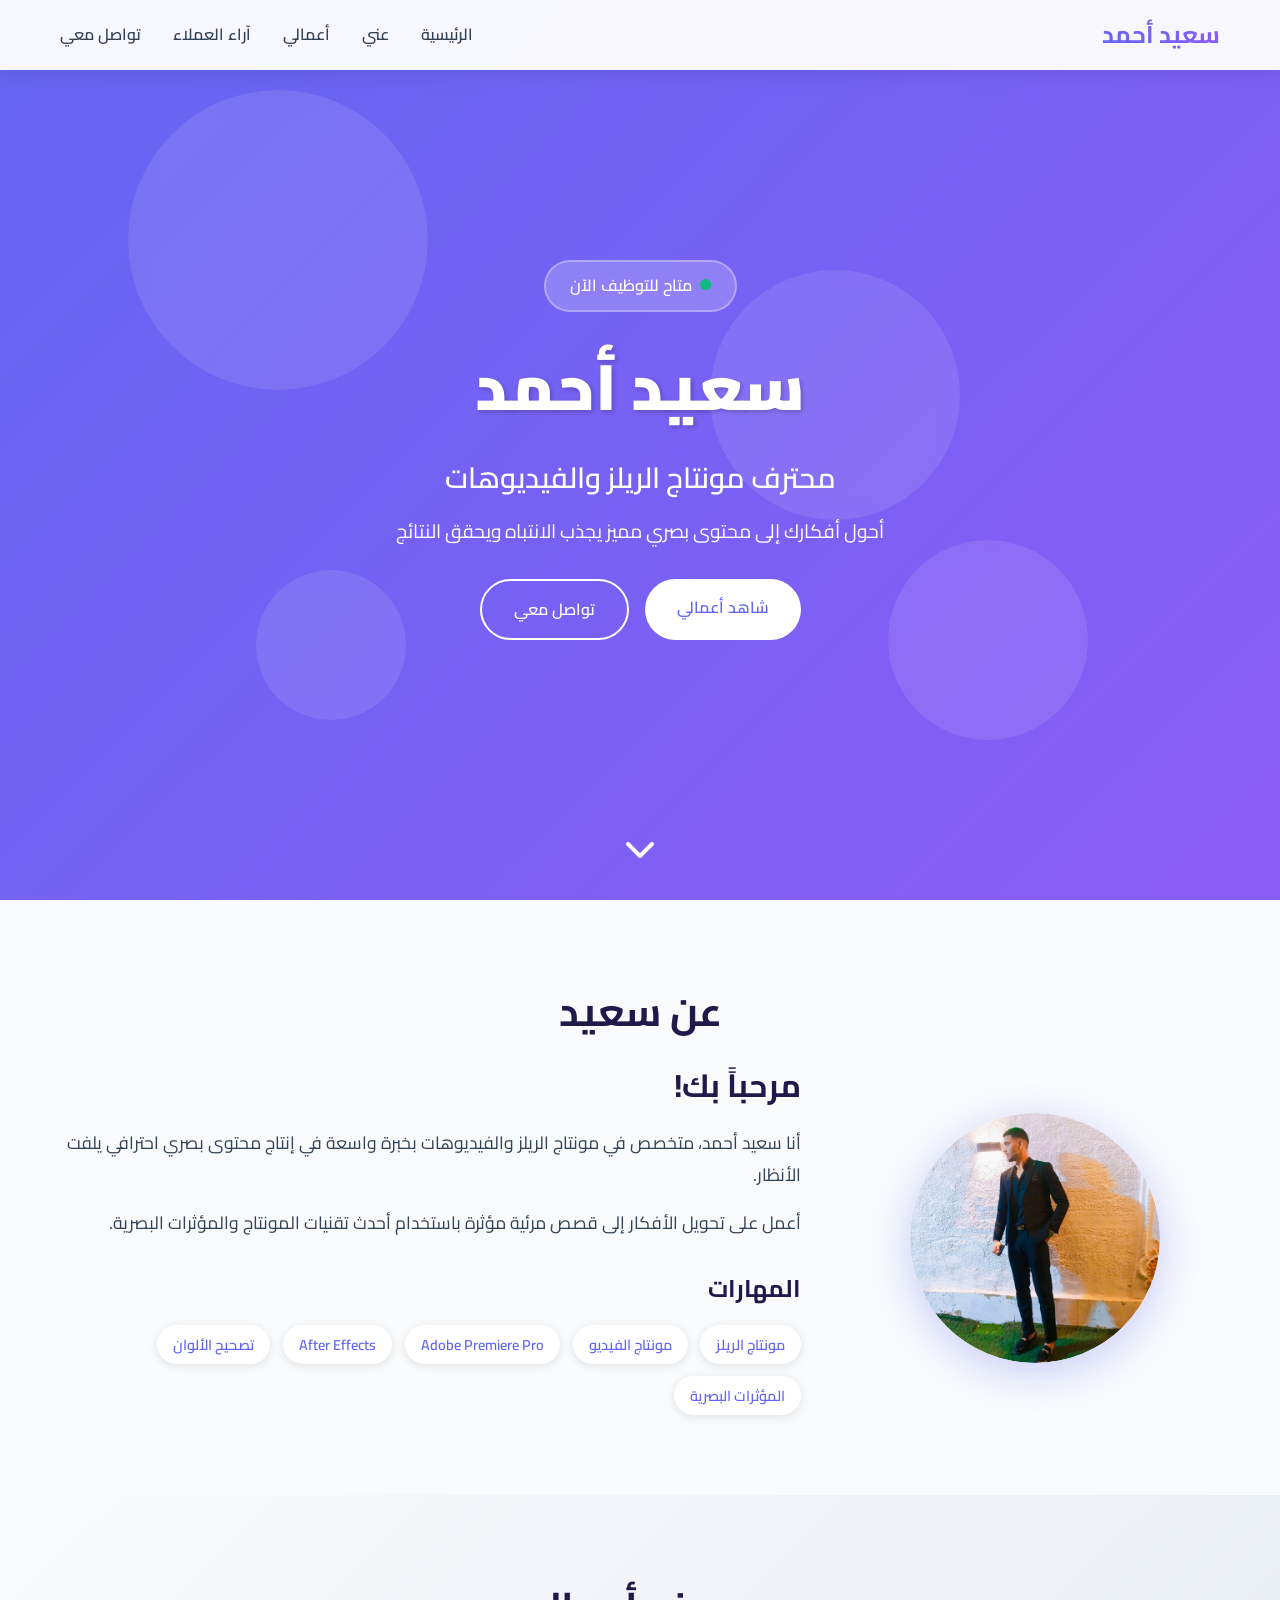
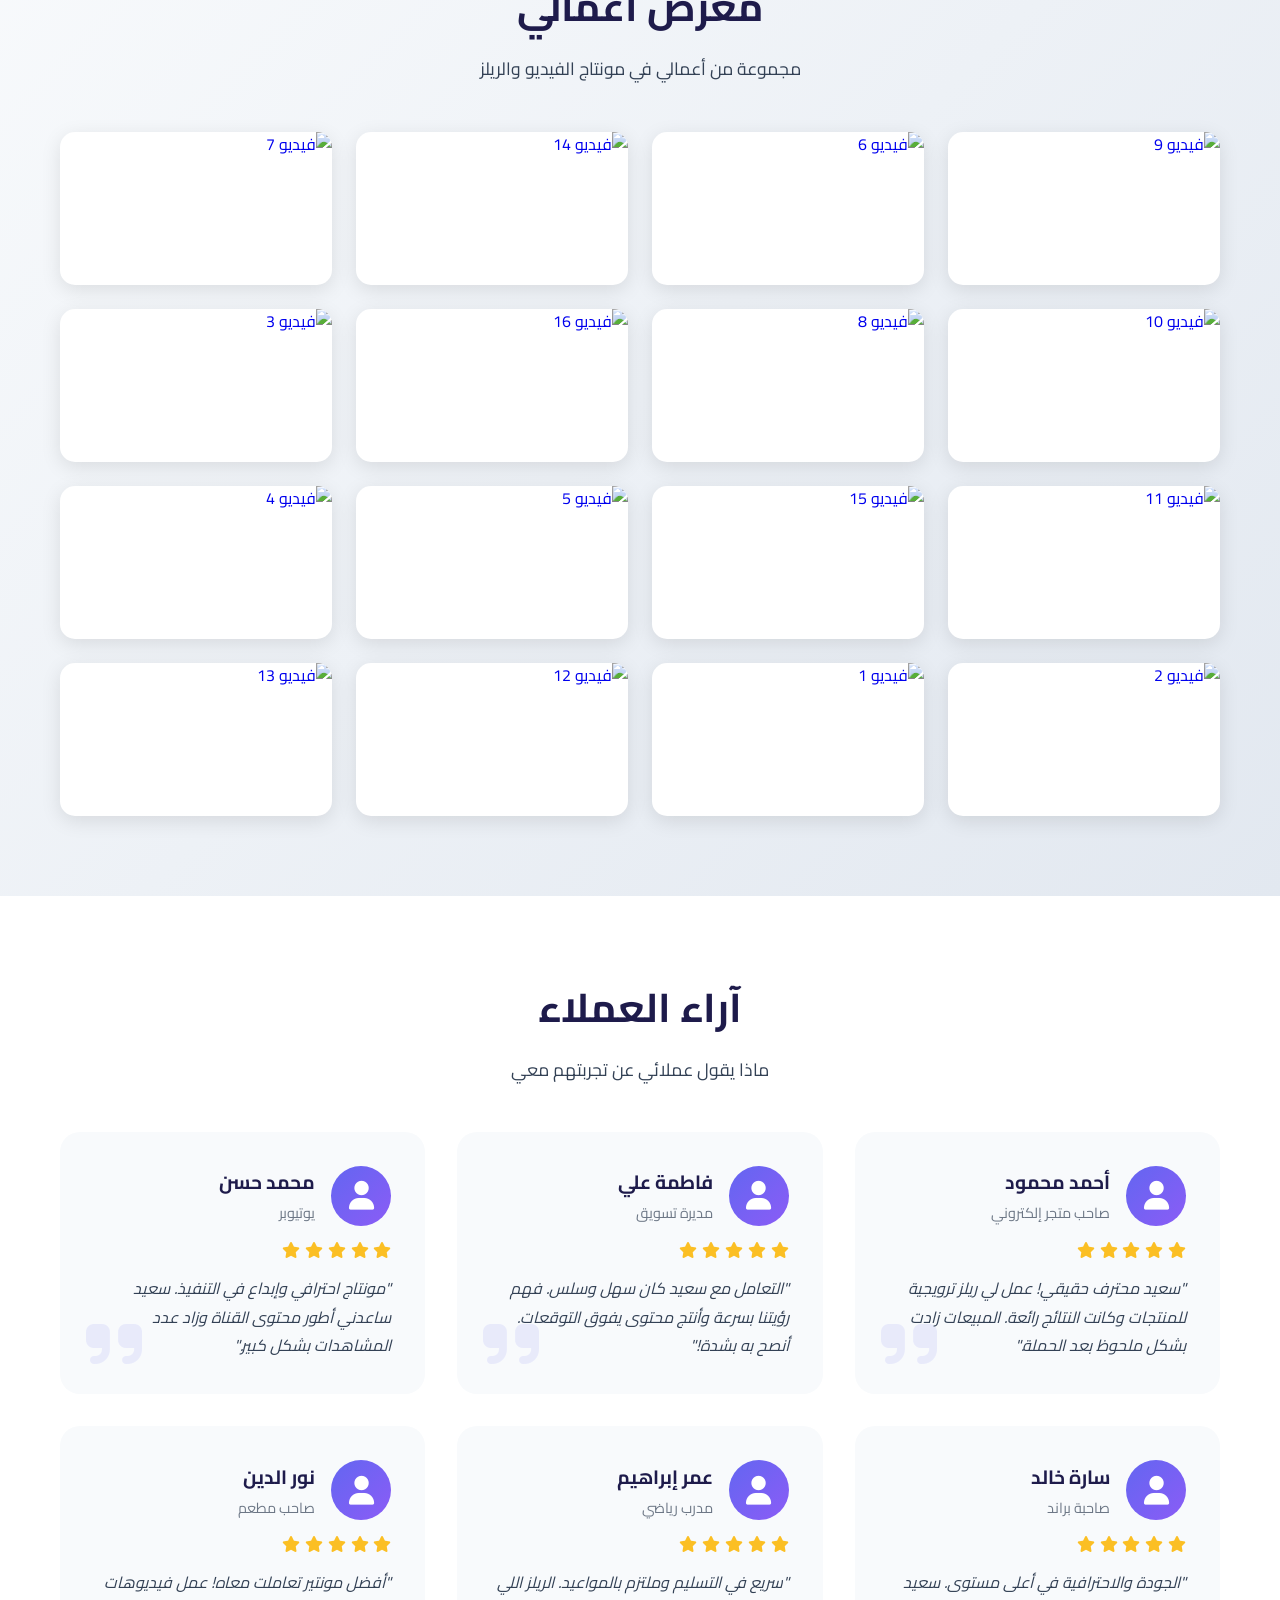
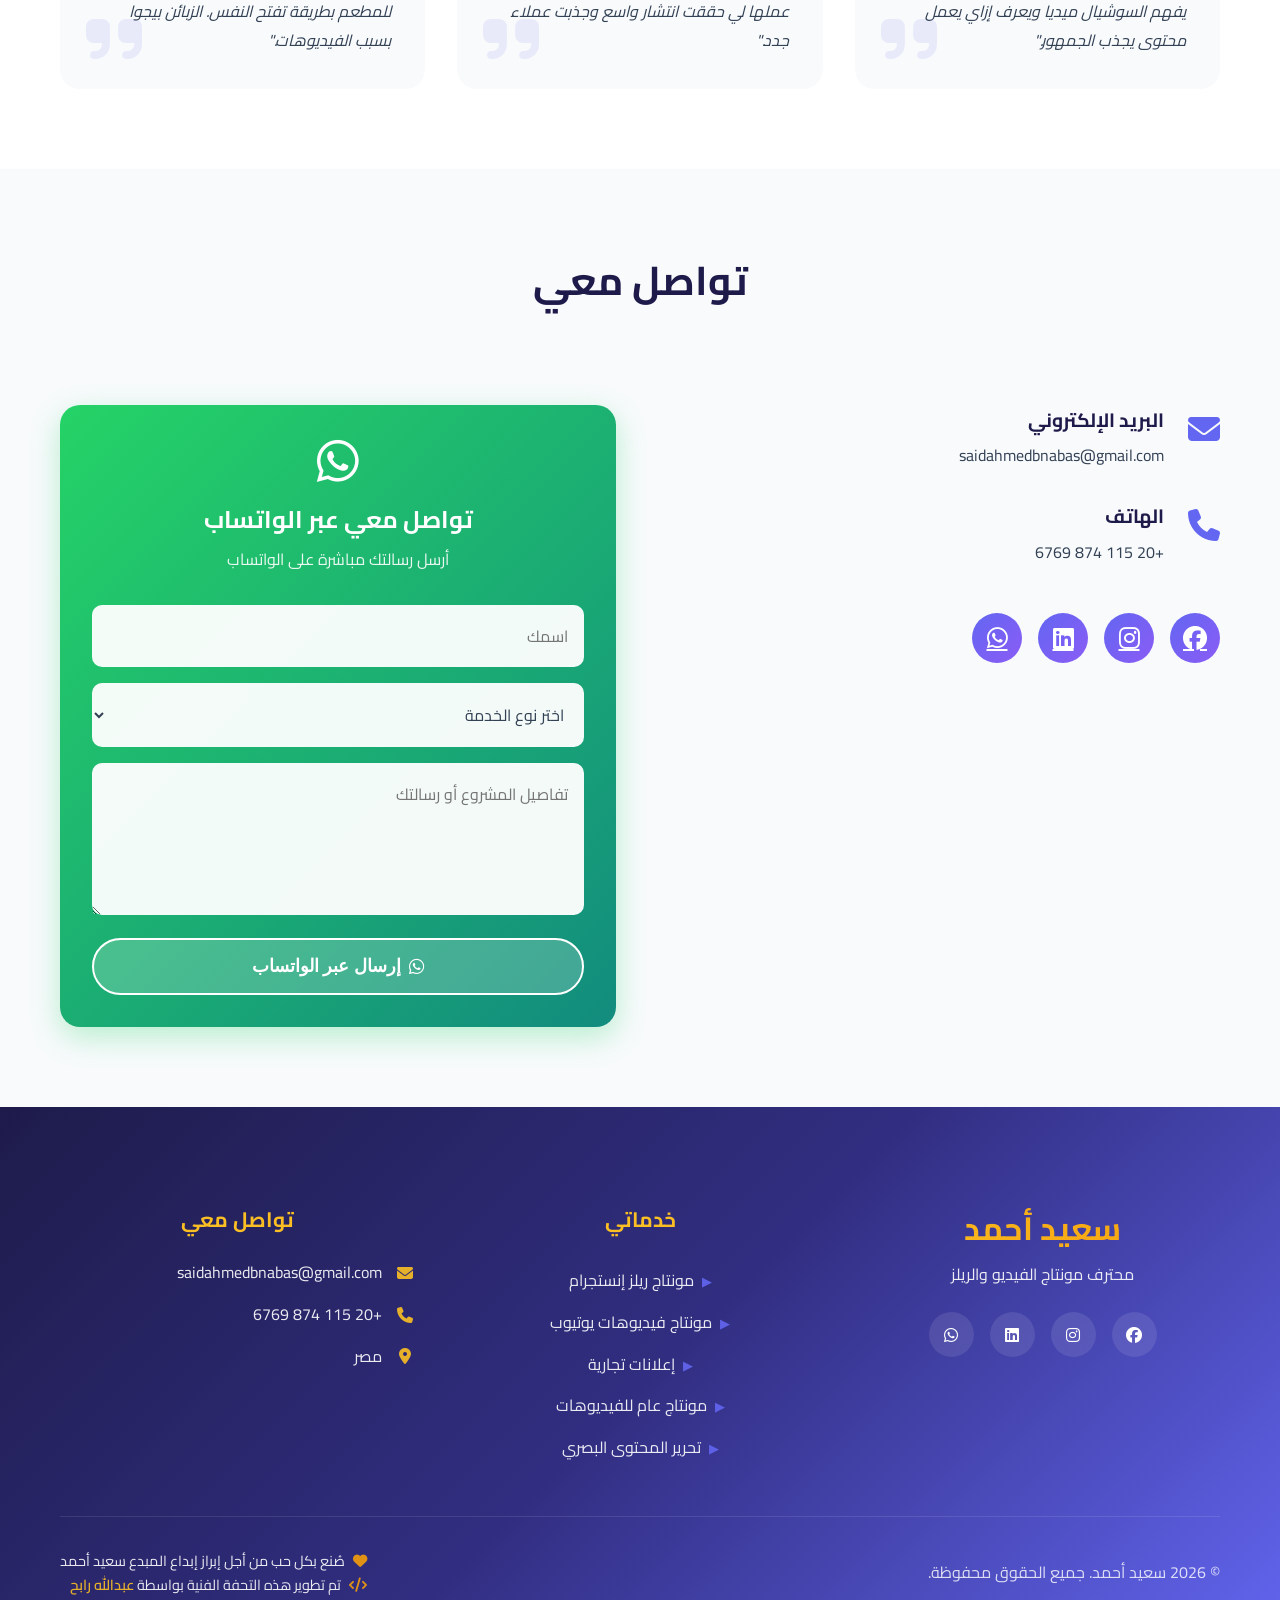
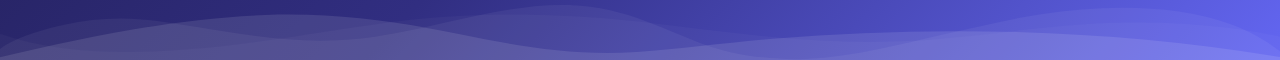
==== index.html @ 34afa2f5 "test" ====
<!DOCTYPE html>
<html lang="ar" dir="rtl">

<head>
    <meta charset="UTF-8">
    <meta name="viewport" content="width=device-width, initial-scale=1.0">

    <!-- Primary Meta Tags -->
    <title>سعيد أحمد - خبير مونتاج الفيديو والريلز | محترف المونتاج</title>
    <meta name="title" content="سعيد أحمد - خبير مونتاج الفيديو والريلز | محترف المونتاج">
    <meta name="description"
        content="سعيد أحمد، خبير مونتاج الفيديو والريلز الاحترافية. متخصص في Adobe Premiere Pro, After Effects. احصل على محتوى بصري مميز يجذب الانتباه ويحقق النتائج المطلوبة.">
    <meta name="keywords"
        content="سعيد أحمد, مونتاج فيديو, مونتاج ريلز, video editing, reels editor, محرر فيديو, Adobe Premiere, After Effects, محتوى سوشيال ميديا, مونتير محترف">
    <meta name="author" content="سعيد أحمد">
    <meta name="robots" content="index, follow">
    <meta name="language" content="Arabic">

    <!-- Open Graph / Facebook -->
    <meta property="og:type" content="website">
    <meta property="og:url" content="https://said-ahmed.vercel.app/">
    <meta property="og:title" content="سعيد أحمد - خبير مونتاج الفيديو والريلز">
    <meta property="og:description"
        content="خبير مونتاج الفيديو والريلز الاحترافية. أحول أفكارك إلى محتوى بصري مميز يجذب الانتباه ويحقق النتائج.">
    <meta property="og:image" content="https://said-ahmed.vercel.app/me.jpeg">
    <meta property="og:image:width" content="1200">
    <meta property="og:image:height" content="630">
    <meta property="og:image:alt" content="سعيد أحمد - خبير مونتاج الفيديو والريلز">
    <meta property="og:image:type" content="image/png">
    <meta property="og:site_name" content="سعيد أحمد - محترف المونتاج">
    <meta property="og:locale" content="ar_AR">

    <!-- Twitter -->
    <meta property="twitter:card" content="summary_large_image">
    <meta property="twitter:url" content="https://said-ahmed.vercel.app/">
    <meta property="twitter:title" content="سعيد أحمد - خبير مونتاج الفيديو والريلز">
    <meta property="twitter:description"
        content="خبير مونتاج الفيديو والريلز الاحترافية. أحول أفكارك إلى محتوى بصري مميز.">
    <meta property="twitter:image" content="https://said-ahmed.vercel.app/me.jpeg">

    <!-- WhatsApp Preview Enhancement -->
    <meta property="og:updated_time" content="2024-12-28T00:00:00Z">
    <meta name="thumbnail" content="https://said-ahmed.vercel.app/me.jpeg">

    <!-- Canonical URL -->
    <link rel="canonical" href="https://said-ahmed.vercel.app/">

    <!-- Favicon -->
    <link rel="icon" type="image/x-icon" href="me.jpeg">
    <link rel="apple-touch-icon" sizes="180x180" href="apple-touch-icon.png">

    <!-- Preconnect for Performance -->
    <link rel="preconnect" href="https://fonts.googleapis.com">
    <link rel="preconnect" href="https://fonts.gstatic.com" crossorigin>
    <link rel="preconnect" href="https://cdnjs.cloudflare.com">

    <!-- Stylesheets -->
    <link rel="stylesheet" href="style.css">
    <link rel="stylesheet" href="https://cdnjs.cloudflare.com/ajax/libs/font-awesome/6.4.0/css/all.min.css">
    <link rel="stylesheet" href="https://cdnjs.cloudflare.com/ajax/libs/animate.css/4.1.1/animate.min.css">

    <!-- Structured Data / Schema.org -->
    <script type="application/ld+json">
    {
      "@context": "https://schema.org",
      "@type": "Person",
      "name": "سعيد أحمد",
      "jobTitle": "محترف مونتاج الريلز والفيديوهات",
      "description": "خبير مونتاج الريلز والفيديوهات الاحترافية",
      "url": "https://said-ahmed.vercel.app/",
      "email": "saidahmedbnabas@gmail.com",
      "telephone": "+20-115-874-6769",
      "image": "https://said-ahmed.vercel.app/me.jpeg",
      "knowsAbout": ["Video Editing", "Reels Editing", "Adobe Premiere Pro", "After Effects", "Social Media Content"],
      "sameAs": [
        "https://www.facebook.com/share/17gJvswNf9/",
        "https://www.instagram.com/saidahmed.vfx/",
        "https://www.linkedin.com/in/said-ahmed-sayed-4624632a8/"
      ]
    }
    </script>
</head>

<body>
    <!-- Navigation -->
    <nav class="navbar">
        <div class="container">
            <div class="logo">سعيد أحمد</div>
            <ul class="nav-links">
                <li><a href="#home">الرئيسية</a></li>
                <li><a href="#about">عني</a></li>
                <li><a href="#portfolio">أعمالي</a></li>
                <li><a href="#testimonials">آراء العملاء</a></li>
                <li><a href="#contact">تواصل معي</a></li>
            </ul>
            <div class="burger">
                <div class="line1"></div>
                <div class="line2"></div>
                <div class="line3"></div>
            </div>
        </div>
    </nav>

    <!-- Hero Section -->
    <section id="home" class="hero">
        <div class="hero-bg-animation">
            <div class="floating-shape shape-1"></div>
            <div class="floating-shape shape-2"></div>
            <div class="floating-shape shape-3"></div>
            <div class="floating-shape shape-4"></div>
        </div>
        <div class="hero-content">
            <div class="availability-badge animate__animated animate__bounceIn">
                <i class="fas fa-circle"></i>
                <span>متاح للتوظيف الآن</span>
            </div>
            <h1 class="hero-title animate__animated animate__fadeInDown">سعيد أحمد</h1>
            <p class="hero-subtitle animate__animated animate__fadeInUp animate__delay-1s">محترف مونتاج الريلز
                والفيديوهات</p>
            <p class="hero-description animate__animated animate__fadeInUp animate__delay-2s">أحول أفكارك إلى محتوى بصري
                مميز يجذب الانتباه ويحقق النتائج</p>
            <div class="hero-buttons animate__animated animate__fadeInUp animate__delay-3s">
                <a href="#portfolio" class="btn btn-primary" aria-label="شاهد أعمال سعيد أحمد">شاهد أعمالي</a>
                <a href="#contact" class="btn btn-secondary" aria-label="تواصل مع سعيد أحمد">تواصل معي</a>
            </div>
        </div>
        <div class="scroll-down">
            <i class="fas fa-chevron-down"></i>
        </div>
    </section>

    <!-- About Section -->
    <section id="about" class="about">
        <div class="container">
            <h2 class="section-title fade-in-element">عن سعيد</h2>
            <div class="about-content">
                <div class="about-image fade-in-element">
                    <div class="profile-image">
                        <img src="me.jpeg" alt="سعيد أحمد - محترف مونتاج الفيديو" loading="lazy">
                        <div class="pulse-ring"></div>
                    </div>
                </div>
                <div class="about-text fade-in-element">
                    <h3>مرحباً بك!</h3>
                    <p>أنا سعيد أحمد، متخصص في مونتاج الريلز والفيديوهات بخبرة واسعة في إنتاج محتوى بصري احترافي يلفت
                        الأنظار.</p>
                    <p>أعمل على تحويل الأفكار إلى قصص مرئية مؤثرة باستخدام أحدث تقنيات المونتاج والمؤثرات البصرية.</p>

                    <div class="skills">
                        <h4>المهارات</h4>
                        <div class="skill-tags">
                            <span class="tag">مونتاج الريلز</span>
                            <span class="tag">مونتاج الفيديو</span>
                            <span class="tag">Adobe Premiere Pro</span>
                            <span class="tag">After Effects</span>
                            <span class="tag">تصحيح الألوان</span>
                            <span class="tag">المؤثرات البصرية</span>
                        </div>
                    </div>
                </div>
            </div>
        </div>
    </section>

    <!-- Portfolio Section -->
    <section id="portfolio" class="portfolio">
        <div class="container">
            <h2 class="section-title fade-in-element">معرض أعمالي</h2>
            <p class="section-subtitle fade-in-element">مجموعة من أعمالي في مونتاج الفيديو والريلز</p>

            <!-- Portfolio Grid -->
            <div class="portfolio-grid">
                <a href="https://drive.google.com/file/d/12VdddxyxRtHhatB0JFHWmq_n_ZZR40DE/view?usp=sharing"
                    target="_blank" rel="noopener noreferrer" class="portfolio-item fade-in-element">
                    <div class="video-thumbnail">
                        <img src="https://drive.google.com/thumbnail?id=12VdddxyxRtHhatB0JFHWmq_n_ZZR40DE&sz=w400"
                            alt="فيديو 1" loading="lazy">
                        <div class="play-overlay">
                            <i class="fas fa-play"></i>
                        </div>
                    </div>
                </a>

                <a href="https://drive.google.com/file/d/1O_h02HLoyLbwPbEehmDOpttK02YyAk8C/view?usp=sharing"
                    target="_blank" rel="noopener noreferrer" class="portfolio-item fade-in-element">
                    <div class="video-thumbnail">
                        <img src="https://drive.google.com/thumbnail?id=1O_h02HLoyLbwPbEehmDOpttK02YyAk8C&sz=w400"
                            alt="فيديو 2" loading="lazy">
                        <div class="play-overlay">
                            <i class="fas fa-play"></i>
                        </div>
                    </div>
                </a>

                <a href="https://drive.google.com/file/d/1QuMU_UFisleHCdfT23aVT2ft62f_-Zdv/view?usp=sharing"
                    target="_blank" rel="noopener noreferrer" class="portfolio-item fade-in-element">
                    <div class="video-thumbnail">
                        <img src="https://drive.google.com/thumbnail?id=1QuMU_UFisleHCdfT23aVT2ft62f_-Zdv&sz=w400"
                            alt="فيديو 3" loading="lazy">
                        <div class="play-overlay">
                            <i class="fas fa-play"></i>
                        </div>
                    </div>
                </a>

                <a href="https://drive.google.com/file/d/1UmmMoHtj8FR2u3-HxihhHp8rTeScarZ1/view?usp=sharing"
                    target="_blank" rel="noopener noreferrer" class="portfolio-item fade-in-element">
                    <div class="video-thumbnail">
                        <img src="https://drive.google.com/thumbnail?id=1UmmMoHtj8FR2u3-HxihhHp8rTeScarZ1&sz=w400"
                            alt="فيديو 4" loading="lazy">
                        <div class="play-overlay">
                            <i class="fas fa-play"></i>
                        </div>
                    </div>
                </a>

                <a href="https://drive.google.com/file/d/1d84q4xlW8NY4i3nYjqwsbkYgWkV0L3He/view?usp=sharing"
                    target="_blank" rel="noopener noreferrer" class="portfolio-item fade-in-element">
                    <div class="video-thumbnail">
                        <img src="https://drive.google.com/thumbnail?id=1d84q4xlW8NY4i3nYjqwsbkYgWkV0L3He&sz=w400"
                            alt="فيديو 5" loading="lazy">
                        <div class="play-overlay">
                            <i class="fas fa-play"></i>
                        </div>
                    </div>
                </a>
                <a href="https://drive.google.com/file/d/1VTLrK8v5KxTZ39fEQVwOe9bnSN1fwynf/view?usp=sharing"
                    target="_blank" rel="noopener noreferrer" class="portfolio-item fade-in-element">
                    <div class="video-thumbnail">
                        <img src="https://drive.google.com/thumbnail?id=1VTLrK8v5KxTZ39fEQVwOe9bnSN1fwynf&sz=w400"
                            alt="فيديو 16" loading="lazy">
                        <div class="play-overlay">
                            <i class="fas fa-play"></i>
                        </div>
                    </div>
                </a>

                <a href="https://drive.google.com/file/d/1fLJxnvhNRFCPYUecLc63ijDOmGgLH5V5/view?usp=sharing"
                    target="_blank" rel="noopener noreferrer" class="portfolio-item fade-in-element">
                    <div class="video-thumbnail">
                        <img src="https://drive.google.com/thumbnail?id=1fLJxnvhNRFCPYUecLc63ijDOmGgLH5V5&sz=w400"
                            alt="فيديو 6" loading="lazy">
                        <div class="play-overlay">
                            <i class="fas fa-play"></i>
                        </div>
                    </div>
                </a>

                <a href="https://drive.google.com/file/d/16K_GnZ6ArKlRtSqgiF06bwGLhaPAiOvV/view?usp=sharing"
                    target="_blank" rel="noopener noreferrer" class="portfolio-item fade-in-element">
                    <div class="video-thumbnail">
                        <img src="https://drive.google.com/thumbnail?id=16K_GnZ6ArKlRtSqgiF06bwGLhaPAiOvV&sz=w400"
                            alt="فيديو 7" loading="lazy">
                        <div class="play-overlay">
                            <i class="fas fa-play"></i>
                        </div>
                    </div>
                </a>

                <a href="https://drive.google.com/file/d/1DkwIgc0Ur1aPOl60MLZJ28FrUImuHJtu/view?usp=sharing"
                    target="_blank" rel="noopener noreferrer" class="portfolio-item fade-in-element">
                    <div class="video-thumbnail">
                        <img src="https://drive.google.com/thumbnail?id=1DkwIgc0Ur1aPOl60MLZJ28FrUImuHJtu&sz=w400"
                            alt="فيديو 8" loading="lazy">
                        <div class="play-overlay">
                            <i class="fas fa-play"></i>
                        </div>
                    </div>
                </a>

                <a href="https://drive.google.com/file/d/1E-KE26CM_ygy_-qxT0qRBFkwwyxkLl0-/view?usp=sharing"
                    target="_blank" rel="noopener noreferrer" class="portfolio-item fade-in-element">
                    <div class="video-thumbnail">
                        <img src="https://drive.google.com/thumbnail?id=1E-KE26CM_ygy_-qxT0qRBFkwwyxkLl0-&sz=w400"
                            alt="فيديو 9" loading="lazy">
                        <div class="play-overlay">
                            <i class="fas fa-play"></i>
                        </div>
                    </div>
                </a>

                <a href="https://drive.google.com/file/d/1LHeqopwYXf7MS9M127n4yvkXBpL9OLYN/view?usp=sharing"
                    target="_blank" rel="noopener noreferrer" class="portfolio-item fade-in-element">
                    <div class="video-thumbnail">
                        <img src="https://drive.google.com/thumbnail?id=1LHeqopwYXf7MS9M127n4yvkXBpL9OLYN&sz=w400"
                            alt="فيديو 10" loading="lazy">
                        <div class="play-overlay">
                            <i class="fas fa-play"></i>
                        </div>
                    </div>
                </a>

                <a href="https://drive.google.com/file/d/1LTHk7ZbkxOTlpG3uzj0Zx4L3rBOimQ4z/view?usp=sharing"
                    target="_blank" rel="noopener noreferrer" class="portfolio-item fade-in-element">
                    <div class="video-thumbnail">
                        <img src="https://drive.google.com/thumbnail?id=1LTHk7ZbkxOTlpG3uzj0Zx4L3rBOimQ4z&sz=w400"
                            alt="فيديو 11" loading="lazy">
                        <div class="play-overlay">
                            <i class="fas fa-play"></i>
                        </div>
                    </div>
                </a>

                <a href="https://drive.google.com/file/d/1m5IsZucyjIWCMef2trQzh5ibMANtyGtD/view?usp=sharing"
                    target="_blank" rel="noopener noreferrer" class="portfolio-item fade-in-element">
                    <div class="video-thumbnail">
                        <img src="https://drive.google.com/thumbnail?id=1m5IsZucyjIWCMef2trQzh5ibMANtyGtD&sz=w400"
                            alt="فيديو 12" loading="lazy">
                        <div class="play-overlay">
                            <i class="fas fa-play"></i>
                        </div>
                    </div>
                </a>

                <a href="https://drive.google.com/file/d/1nAUmNKrXPsic8pYFWdWT-lz8HI9-18IH/view?usp=sharing"
                    target="_blank" rel="noopener noreferrer" class="portfolio-item fade-in-element">
                    <div class="video-thumbnail">
                        <img src="https://drive.google.com/thumbnail?id=1nAUmNKrXPsic8pYFWdWT-lz8HI9-18IH&sz=w400"
                            alt="فيديو 13" loading="lazy">
                        <div class="play-overlay">
                            <i class="fas fa-play"></i>
                        </div>
                    </div>
                </a>

                <a href="https://drive.google.com/file/d/1s6x5nLJf2-W6X3a_uV7Z6YqoGKD9lS8d/view?usp=sharing"
                    target="_blank" rel="noopener noreferrer" class="portfolio-item fade-in-element">
                    <div class="video-thumbnail">
                        <img src="https://drive.google.com/thumbnail?id=1s6x5nLJf2-W6X3a_uV7Z6YqoGKD9lS8d&sz=w400"
                            alt="فيديو 14" loading="lazy">
                        <div class="play-overlay">
                            <i class="fas fa-play"></i>
                        </div>
                    </div>
                </a>

                <a href="https://drive.google.com/file/d/1t7jxBRuijXKgF92RFYecBjqy9b8wYqT2/view?usp=sharing"
                    target="_blank" rel="noopener noreferrer" class="portfolio-item fade-in-element">
                    <div class="video-thumbnail">
                        <img src="https://drive.google.com/thumbnail?id=1t7jxBRuijXKgF92RFYecBjqy9b8wYqT2&sz=w400"
                            alt="فيديو 15" loading="lazy">
                        <div class="play-overlay">
                            <i class="fas fa-play"></i>
                        </div>
                    </div>
                </a>
            </div>
        </div>
    </section>



    <!-- Testimonials Section -->
    <section id="testimonials" class="testimonials">
        <div class="container">
            <h2 class="section-title fade-in-element">آراء العملاء</h2>
            <p class="section-subtitle fade-in-element">ماذا يقول عملائي عن تجربتهم معي</p>

            <div class="testimonials-grid">
                <article class="testimonial-card fade-in-element" itemscope itemtype="https://schema.org/Review">
                    <div class="testimonial-header">
                        <div class="client-avatar">
                            <i class="fas fa-user"></i>
                        </div>
                        <div class="client-info">
                            <h3 itemprop="author">أحمد محمود</h3>
                            <p class="client-role">صاحب متجر إلكتروني</p>
                        </div>
                    </div>
                    <div class="stars">
                        <i class="fas fa-star"></i>
                        <i class="fas fa-star"></i>
                        <i class="fas fa-star"></i>
                        <i class="fas fa-star"></i>
                        <i class="fas fa-star"></i>
                    </div>
                    <p class="testimonial-text" itemprop="reviewBody">
                        "سعيد محترف حقيقي! عمل لي ريلز ترويجية للمنتجات وكانت النتائج رائعة. المبيعات زادت بشكل ملحوظ
                        بعد الحملة."
                    </p>
                    <div class="quote-icon">
                        <i class="fas fa-quote-right"></i>
                    </div>
                </article>

                <article class="testimonial-card fade-in-element" itemscope itemtype="https://schema.org/Review">
                    <div class="testimonial-header">
                        <div class="client-avatar">
                            <i class="fas fa-user"></i>
                        </div>
                        <div class="client-info">
                            <h3 itemprop="author">فاطمة علي</h3>
                            <p class="client-role">مديرة تسويق</p>
                        </div>
                    </div>
                    <div class="stars">
                        <i class="fas fa-star"></i>
                        <i class="fas fa-star"></i>
                        <i class="fas fa-star"></i>
                        <i class="fas fa-star"></i>
                        <i class="fas fa-star"></i>
                    </div>
                    <p class="testimonial-text" itemprop="reviewBody">
                        "التعامل مع سعيد كان سهل وسلس. فهم رؤيتنا بسرعة وأنتج محتوى يفوق التوقعات. أنصح به بشدة!"
                    </p>
                    <div class="quote-icon">
                        <i class="fas fa-quote-right"></i>
                    </div>
                </article>

                <article class="testimonial-card fade-in-element" itemscope itemtype="https://schema.org/Review">
                    <div class="testimonial-header">
                        <div class="client-avatar">
                            <i class="fas fa-user"></i>
                        </div>
                        <div class="client-info">
                            <h3 itemprop="author">محمد حسن</h3>
                            <p class="client-role">يوتيوبر</p>
                        </div>
                    </div>
                    <div class="stars">
                        <i class="fas fa-star"></i>
                        <i class="fas fa-star"></i>
                        <i class="fas fa-star"></i>
                        <i class="fas fa-star"></i>
                        <i class="fas fa-star"></i>
                    </div>
                    <p class="testimonial-text" itemprop="reviewBody">
                        "مونتاج احترافي وإبداع في التنفيذ. سعيد ساعدني أطور محتوى القناة وزاد عدد المشاهدات بشكل كبير."
                    </p>
                    <div class="quote-icon">
                        <i class="fas fa-quote-right"></i>
                    </div>
                </article>

                <article class="testimonial-card fade-in-element" itemscope itemtype="https://schema.org/Review">
                    <div class="testimonial-header">
                        <div class="client-avatar">
                            <i class="fas fa-user"></i>
                        </div>
                        <div class="client-info">
                            <h3 itemprop="author">سارة خالد</h3>
                            <p class="client-role">صاحبة براند</p>
                        </div>
                    </div>
                    <div class="stars">
                        <i class="fas fa-star"></i>
                        <i class="fas fa-star"></i>
                        <i class="fas fa-star"></i>
                        <i class="fas fa-star"></i>
                        <i class="fas fa-star"></i>
                    </div>
                    <p class="testimonial-text" itemprop="reviewBody">
                        "الجودة والاحترافية في أعلى مستوى. سعيد يفهم السوشيال ميديا ويعرف إزاي يعمل محتوى يجذب الجمهور."
                    </p>
                    <div class="quote-icon">
                        <i class="fas fa-quote-right"></i>
                    </div>
                </article>

                <article class="testimonial-card fade-in-element" itemscope itemtype="https://schema.org/Review">
                    <div class="testimonial-header">
                        <div class="client-avatar">
                            <i class="fas fa-user"></i>
                        </div>
                        <div class="client-info">
                            <h3 itemprop="author">عمر إبراهيم</h3>
                            <p class="client-role">مدرب رياضي</p>
                        </div>
                    </div>
                    <div class="stars">
                        <i class="fas fa-star"></i>
                        <i class="fas fa-star"></i>
                        <i class="fas fa-star"></i>
                        <i class="fas fa-star"></i>
                        <i class="fas fa-star"></i>
                    </div>
                    <p class="testimonial-text" itemprop="reviewBody">
                        "سريع في التسليم وملتزم بالمواعيد. الريلز اللي عملها لي حققت انتشار واسع وجذبت عملاء جدد."
                    </p>
                    <div class="quote-icon">
                        <i class="fas fa-quote-right"></i>
                    </div>
                </article>

                <article class="testimonial-card fade-in-element" itemscope itemtype="https://schema.org/Review">
                    <div class="testimonial-header">
                        <div class="client-avatar">
                            <i class="fas fa-user"></i>
                        </div>
                        <div class="client-info">
                            <h3 itemprop="author">نور الدين</h3>
                            <p class="client-role">صاحب مطعم</p>
                        </div>
                    </div>
                    <div class="stars">
                        <i class="fas fa-star"></i>
                        <i class="fas fa-star"></i>
                        <i class="fas fa-star"></i>
                        <i class="fas fa-star"></i>
                        <i class="fas fa-star"></i>
                    </div>
                    <p class="testimonial-text" itemprop="reviewBody">
                        "أفضل مونتير تعاملت معاه! عمل فيديوهات للمطعم بطريقة تفتح النفس. الزبائن بيجوا بسبب الفيديوهات."
                    </p>
                    <div class="quote-icon">
                        <i class="fas fa-quote-right"></i>
                    </div>
                </article>
            </div>
        </div>
    </section>

    <!-- Contact Section -->
    <section id="contact" class="contact">
        <div class="container">
            <h2 class="section-title fade-in-element">تواصل معي</h2>
            <p class="section-subtitle fade-in-element">هل لديك مشروع؟ دعنا نتحدث!</p>

            <div class="contact-content">
                <div class="contact-info fade-in-element">
                    <div class="contact-item">
                        <i class="fas fa-envelope"></i>
                        <div>
                            <h4>البريد الإلكتروني</h4>
                            <p><a href="mailto:saidahmedbnabas@gmail.com" itemprop="email">saidahmedbnabas@gmail.com</a>
                            </p>
                        </div>
                    </div>

                    <div class="contact-item">
                        <i class="fas fa-phone"></i>
                        <div>
                            <h4>الهاتف</h4>
                            <p><a href="tel:+201158746769" itemprop="telephone">+20 115 874 6769</a></p>
                        </div>
                    </div>

                    <div class="social-links">
                        <a href="https://www.facebook.com/share/17gJvswNf9/" class="social-link" aria-label="Facebook"
                            target="_blank" rel="noopener noreferrer"><i class="fab fa-facebook"></i></a>
                        <a href="https://www.instagram.com/saidahmed.vfx/" class="social-link" aria-label="Instagram"
                            target="_blank" rel="noopener noreferrer"><i class="fab fa-instagram"></i></a>
                        <a href="https://www.linkedin.com/in/said-ahmed-sayed-4624632a8/" class="social-link"
                            aria-label="LinkedIn" target="_blank" rel="noopener noreferrer"><i
                                class="fab fa-linkedin"></i></a>
                        <a href="https://wa.me/201158746769" class="social-link" aria-label="WhatsApp" target="_blank"
                            rel="noopener noreferrer"><i class="fab fa-whatsapp"></i></a>
                    </div>
                </div>

                <div class="whatsapp-form fade-in-element">
                    <div class="form-header">
                        <i class="fab fa-whatsapp"></i>
                        <h3>تواصل معي عبر الواتساب</h3>
                        <p>أرسل رسالتك مباشرة على الواتساب</p>
                    </div>
                    <form id="whatsappForm">
                        <input type="text" id="clientName" placeholder="اسمك" required aria-label="الاسم">
                        <select id="serviceType" required aria-label="نوع الخدمة">
                            <option value="">اختر نوع الخدمة</option>
                            <option value="ريل">ريل</option>
                            <option value="مونتاج عام">مونتاج عام</option>
                            <option value="استشارة">استشارة</option>
                        </select>
                        <textarea id="clientMessage" placeholder="تفاصيل المشروع أو رسالتك" rows="4" required
                            aria-label="تفاصيل المشروع"></textarea>
                        <button type="submit" class="btn btn-primary">
                            <i class="fab fa-whatsapp"></i>
                            <span>إرسال عبر الواتساب</span>
                        </button>
                    </form>
                </div>
            </div>
        </div>
    </section>

    <!-- Footer -->
    <footer class="footer">
        <div class="footer-content">
            <div class="container">
                <div class="footer-main">
                    <div class="footer-brand">
                        <h3>سعيد أحمد</h3>
                        <p>محترف مونتاج الفيديو والريلز</p>
                        <div class="footer-social">
                            <a href="https://www.facebook.com/share/17gJvswNf9/" aria-label="Facebook" target="_blank"
                                rel="noopener noreferrer">
                                <i class="fab fa-facebook"></i>
                            </a>
                            <a href="https://www.instagram.com/saidahmed.vfx/" aria-label="Instagram" target="_blank"
                                rel="noopener noreferrer">
                                <i class="fab fa-instagram"></i>
                            </a>
                            <a href="https://www.linkedin.com/in/said-ahmed-sayed-4624632a8/" aria-label="LinkedIn"
                                target="_blank" rel="noopener noreferrer">
                                <i class="fab fa-linkedin"></i>
                            </a>
                            <a href="https://wa.me/201158746769" aria-label="WhatsApp" target="_blank"
                                rel="noopener noreferrer">
                                <i class="fab fa-whatsapp"></i>
                            </a>
                        </div>
                    </div>

                    <div class="footer-services">
                        <h4>خدماتي</h4>
                        <ul>
                            <li>مونتاج ريلز إنستجرام</li>
                            <li>مونتاج فيديوهات يوتيوب</li>
                            <li>إعلانات تجارية</li>
                            <li>مونتاج عام للفيديوهات</li>
                            <li>تحرير المحتوى البصري</li>
                        </ul>
                    </div>

                    <div class="footer-contact">
                        <h4>تواصل معي</h4>
                        <div class="contact-info-footer">
                            <p><i class="fas fa-envelope"></i> saidahmedbnabas@gmail.com</p>
                            <p><i class="fas fa-phone"></i> +20 115 874 6769</p>
                            <p><i class="fas fa-map-marker-alt"></i> مصر</p>
                        </div>
                    </div>
                </div>

                <div class="footer-bottom">
                    <div class="footer-copyright">
                        <p>&copy; <span id="currentYear"></span> سعيد أحمد. جميع الحقوق محفوظة.</p>
                    </div>
                    <div class="footer-developer">
                        <p>
                            <i class="fas fa-heart"></i>
                            صُنع بكل حب من أجل إبراز إبداع المبدع سعيد أحمد
                            <br>
                            <i class="fas fa-code"></i>
                            تم تطوير هذه التحفة الفنية بواسطة
                            <a href="https://www.linkedin.com/in/abdallahdevelpoer/" target="_blank"
                                rel="noopener noreferrer" class="developer-link">
                                عبدالله رابح
                            </a>
                        </p>
                    </div>
                </div>
            </div>
        </div>

        <div class="footer-wave">
            <svg viewBox="0 0 1200 120" preserveAspectRatio="none">
                <path
                    d="M0,0V46.29c47.79,22.2,103.59,32.17,158,28,70.36-5.37,136.33-33.31,206.8-37.5C438.64,32.43,512.34,53.67,583,72.05c69.27,18,138.3,24.88,209.4,13.08,36.15-6,69.85-17.84,104.45-29.34C989.49,25,1113-14.29,1200,52.47V0Z"
                    opacity=".25" class="shape-fill"></path>
                <path
                    d="M0,0V15.81C13,36.92,27.64,56.86,47.69,72.05,99.41,111.27,165,111,224.58,91.58c31.15-10.15,60.09-26.07,89.67-39.8,40.92-19,84.73-46,130.83-49.67,36.26-2.85,70.9,9.42,98.6,31.56,31.77,25.39,62.32,62,103.63,73,40.44,10.79,81.35-6.69,119.13-24.28s75.16-39,116.92-43.05c59.73-5.85,113.28,22.88,168.9,38.84,30.2,8.66,59,6.17,87.09-7.5,22.43-10.89,48-26.93,60.65-49.24V0Z"
                    opacity=".5" class="shape-fill"></path>
                <path
                    d="M0,0V5.63C149.93,59,314.09,71.32,475.83,42.57c43-7.64,84.23-20.12,127.61-26.46,59-8.63,112.48,12.24,165.56,35.4C827.93,77.22,886,95.24,951.2,90c86.53-7,172.46-45.71,248.8-84.81V0Z"
                    class="shape-fill"></path>
            </svg>
        </div>
    </footer>

    <script src="script.js"></script>
</body>

</html>
---- style.css ----
@import url('https://fonts.googleapis.com/css2?family=Cairo:wght@300;400;600;700;900&display=swap');

* {
    margin: 0;
    padding: 0;
    box-sizing: border-box;
}

:root {
    --primary-color: #6366f1;
    --secondary-color: #8b5cf6;
    --dark-color: #1e1b4b;
    --light-color: #f8fafc;
    --text-color: #334155;
    --gradient: linear-gradient(135deg, #6366f1 0%, #8b5cf6 100%);
}

body {
    font-family: 'Cairo', sans-serif;
    line-height: 1.6;
    color: var(--text-color);
    overflow-x: hidden;
}

.container {
    max-width: 1200px;
    margin: 0 auto;
    padding: 0 20px;
}

/* Navbar */
.navbar {
    position: fixed;
    top: 0;
    width: 100%;
    background: rgba(255, 255, 255, 0.95);
    backdrop-filter: blur(10px);
    box-shadow: 0 2px 20px rgba(0, 0, 0, 0.1);
    z-index: 1000;
    padding: 1rem 0;
}

.navbar .container {
    display: flex;
    justify-content: space-between;
    align-items: center;
}

.logo {
    font-size: 1.5rem;
    font-weight: 700;
    background: var(--gradient);
    -webkit-background-clip: text;
    -webkit-text-fill-color: transparent;
    background-clip: text;
}

.nav-links {
    display: flex;
    list-style: none;
    gap: 2rem;
}

.nav-links a {
    text-decoration: none;
    color: var(--text-color);
    font-weight: 600;
    transition: color 0.3s;
}

.nav-links a:hover {
    color: var(--primary-color);
}

.burger {
    display: none;
    cursor: pointer;
}

.burger div {
    width: 25px;
    height: 3px;
    background: var(--text-color);
    margin: 5px;
    transition: all 0.3s;
}

/* Hero Section */
.hero {
    min-height: 100vh;
    display: flex;
    align-items: center;
    justify-content: center;
    background: var(--gradient);
    color: white;
    text-align: center;
    padding: 2rem;
    position: relative;
    overflow: hidden;
}

/* Floating Background Animation */
.hero-bg-animation {
    position: absolute;
    width: 100%;
    height: 100%;
    top: 0;
    left: 0;
    overflow: hidden;
    z-index: 0;
}

.floating-shape {
    position: absolute;
    border-radius: 50%;
    background: rgba(255, 255, 255, 0.1);
    backdrop-filter: blur(10px);
}

.shape-1 {
    width: 300px;
    height: 300px;
    top: 10%;
    left: 10%;
    animation: float 20s infinite ease-in-out;
}

.shape-2 {
    width: 200px;
    height: 200px;
    top: 60%;
    right: 15%;
    animation: float 15s infinite ease-in-out reverse;
}

.shape-3 {
    width: 150px;
    height: 150px;
    bottom: 20%;
    left: 20%;
    animation: float 18s infinite ease-in-out;
}

.shape-4 {
    width: 250px;
    height: 250px;
    top: 30%;
    right: 25%;
    animation: float 22s infinite ease-in-out reverse;
}

@keyframes float {

    0%,
    100% {
        transform: translate(0, 0) rotate(0deg);
    }

    25% {
        transform: translate(30px, -30px) rotate(90deg);
    }

    50% {
        transform: translate(-20px, 20px) rotate(180deg);
    }

    75% {
        transform: translate(20px, 30px) rotate(270deg);
    }
}

.hero-content {
    max-width: 800px;
    position: relative;
    z-index: 1;
}

.hero-title {
    font-size: 4rem;
    font-weight: 900;
    margin-bottom: 1rem;
    text-shadow: 2px 2px 4px rgba(0, 0, 0, 0.2);
}

.hero-subtitle {
    font-size: 1.8rem;
    font-weight: 600;
    margin-bottom: 1rem;
    opacity: 0.95;
}

.hero-description {
    font-size: 1.2rem;
    margin-bottom: 2rem;
    opacity: 0.9;
}

.hero-buttons {
    display: flex;
    gap: 1rem;
    justify-content: center;
    flex-wrap: wrap;
}

.btn {
    padding: 1rem 2rem;
    border-radius: 50px;
    text-decoration: none;
    font-weight: 600;
    transition: all 0.3s;
    display: inline-block;
}

.btn-primary {
    background: white;
    color: var(--primary-color);
}

.btn-primary:hover {
    transform: translateY(-3px);
    box-shadow: 0 10px 25px rgba(0, 0, 0, 0.2);
}

.btn-secondary {
    background: transparent;
    color: white;
    border: 2px solid white;
}

.btn-secondary:hover {
    background: white;
    color: var(--primary-color);
}

.scroll-down {
    position: absolute;
    bottom: 2rem;
    left: 50%;
    transform: translateX(-50%);
    animation: bounce 2s infinite;
}

.scroll-down i {
    font-size: 2rem;
    color: white;
}

/* About Section */
.about {
    padding: 5rem 0;
    background: var(--light-color);
}

.section-title {
    font-size: 2.5rem;
    font-weight: 700;
    text-align: center;
    margin-bottom: 1rem;
    color: var(--dark-color);
}

.section-subtitle {
    text-align: center;
    font-size: 1.1rem;
    color: var(--text-color);
    margin-bottom: 3rem;
    opacity: 0.8;
}

.about-content {
    display: grid;
    grid-template-columns: 1fr 2fr;
    gap: 3rem;
    align-items: center;
}

.about-image {
    display: flex;
    justify-content: center;
}

.profile-image {
    width: 250px;
    height: 250px;
    border-radius: 50%;
    overflow: hidden;
    margin: 0 auto;
    box-shadow: 0 10px 40px rgba(99, 102, 241, 0.3);
    position: relative;
    animation: profilePulse 3s infinite ease-in-out;
}

.profile-image img {
    width: 100%;
    height: 100%;
    object-fit: cover;
    border-radius: 50%;
    position: relative;
    z-index: 2;
}

.pulse-ring {
    position: absolute;
    width: 100%;
    height: 100%;
    border-radius: 50%;
    border: 3px solid rgba(99, 102, 241, 0.5);
    animation: pulse 2s infinite;
}

@keyframes profilePulse {

    0%,
    100% {
        transform: scale(1);
    }

    50% {
        transform: scale(1.05);
    }
}

@keyframes pulse {
    0% {
        transform: scale(1);
        opacity: 1;
    }

    100% {
        transform: scale(1.3);
        opacity: 0;
    }
}

.about-text h3 {
    font-size: 2rem;
    margin-bottom: 1rem;
    color: var(--dark-color);
}

.about-text p {
    margin-bottom: 1rem;
    font-size: 1.1rem;
    line-height: 1.8;
}

.skills {
    margin-top: 2rem;
}

.skills h4 {
    font-size: 1.5rem;
    margin-bottom: 1rem;
    color: var(--dark-color);
}

.skill-tags {
    display: flex;
    flex-wrap: wrap;
    gap: 0.8rem;
}

.tag {
    background: white;
    padding: 0.5rem 1rem;
    border-radius: 25px;
    font-size: 0.9rem;
    font-weight: 600;
    color: var(--primary-color);
    box-shadow: 0 2px 10px rgba(0, 0, 0, 0.1);
}

/* Portfolio Section */
.portfolio {
    padding: 5rem 0;
    background: white;
}

.portfolio-grid {
    display: grid;
    grid-template-columns: repeat(auto-fit, minmax(300px, 1fr));
    gap: 2rem;
    margin-top: 3rem;
}

.portfolio-item {
    background: var(--light-color);
    border-radius: 15px;
    overflow: hidden;
    transition: transform 0.3s, box-shadow 0.3s;
    cursor: pointer;
}

.portfolio-item a {
    text-decoration: none;
    color: inherit;
    display: block;
}

.portfolio-item:hover {
    transform: translateY(-10px);
    box-shadow: 0 15px 40px rgba(0, 0, 0, 0.15);
}

.portfolio-image {
    height: 250px;
    background: var(--gradient);
    display: flex;
    align-items: center;
    justify-content: center;
}

.portfolio-image i {
    font-size: 4rem;
    color: white;
    opacity: 0.8;
    transition: all 0.3s;
}

.portfolio-item:hover .portfolio-image i {
    transform: scale(1.2);
    opacity: 1;
}

.portfolio-info {
    padding: 1.5rem;
}

.portfolio-info h3 {
    font-size: 1.3rem;
    margin-bottom: 0.5rem;
    color: var(--dark-color);
}

.portfolio-info p {
    color: var(--text-color);
    opacity: 0.8;
}

/* Contact Section */
.contact {
    padding: 5rem 0;
    background: var(--light-color);
}

.contact-content {
    display: grid;
    grid-template-columns: 1fr 1fr;
    gap: 3rem;
    margin-top: 3rem;
}

.contact-info {
    display: flex;
    flex-direction: column;
    gap: 2rem;
}

.contact-item {
    display: flex;
    gap: 1.5rem;
    align-items: flex-start;
}

.contact-item i {
    font-size: 2rem;
    color: var(--primary-color);
    margin-top: 0.5rem;
}

.contact-item h4 {
    font-size: 1.2rem;
    margin-bottom: 0.5rem;
    color: var(--dark-color);
}

.contact-item p {
    color: var(--text-color);
}

.social-links {
    display: flex;
    gap: 1rem;
    margin-top: 1rem;
}

.social-link {
    width: 50px;
    height: 50px;
    border-radius: 50%;
    background: var(--gradient);
    display: flex;
    align-items: center;
    justify-content: center;
    color: white;
    font-size: 1.5rem;
    transition: transform 0.3s;
}

.social-link:hover {
    transform: translateY(-5px);
}

.contact-form {
    display: flex;
    flex-direction: column;
    gap: 1rem;
}

.contact-form input,
.contact-form textarea {
    padding: 1rem;
    border: 2px solid #e2e8f0;
    border-radius: 10px;
    font-family: 'Cairo', sans-serif;
    font-size: 1rem;
    transition: border-color 0.3s;
}

.contact-form input:focus,
.contact-form textarea:focus {
    outline: none;
    border-color: var(--primary-color);
}

.contact-form button {
    border: none;
    cursor: pointer;
    font-family: 'Cairo', sans-serif;
    font-size: 1rem;
    position: relative;
}

/* Footer */
.footer {
    background: var(--dark-color);
    color: white;
    text-align: center;
    padding: 2rem 0;
}

/* Animations */
@keyframes fadeInUp {
    from {
        opacity: 0;
        transform: translateY(30px);
    }

    to {
        opacity: 1;
        transform: translateY(0);
    }
}

@keyframes bounce {

    0%,
    20%,
    50%,
    80%,
    100% {
        transform: translateX(-50%) translateY(0);
    }

    40% {
        transform: translateX(-50%) translateY(-10px);
    }

    60% {
        transform: translateX(-50%) translateY(-5px);
    }
}

/* Responsive */
@media screen and (max-width: 768px) {
    .nav-links {
        position: fixed;
        right: -100%;
        top: 70px;
        flex-direction: column;
        background: white;
        width: 100%;
        text-align: center;
        transition: 0.3s;
        box-shadow: 0 10px 27px rgba(0, 0, 0, 0.05);
        padding: 2rem 0;
    }

    .nav-links.active {
        right: 0;
    }

    .burger {
        display: block;
    }

    .hero-title {
        font-size: 2.5rem;
    }

    .hero-subtitle {
        font-size: 1.3rem;
    }

    .about-content {
        grid-template-columns: 1fr;
        text-align: center;
    }

    .contact-content {
        grid-template-columns: 1fr;
    }

    .portfolio-grid {
        grid-template-columns: 1fr;
    }
}

/* Portfolio Image Styles */
.portfolio-image {
    height: 250px;
    background: var(--gradient);
    display: flex;
    align-items: center;
    justify-content: center;
    position: relative;
    overflow: hidden;
}

.portfolio-image i {
    font-size: 4rem;
    color: white;
    opacity: 0.8;
    transition: all 0.5s cubic-bezier(0.68, -0.55, 0.265, 1.55);
    position: relative;
    z-index: 2;
}

.portfolio-overlay {
    position: absolute;
    top: 0;
    left: 0;
    width: 100%;
    height: 100%;
    background: rgba(0, 0, 0, 0.7);
    display: flex;
    align-items: center;
    justify-content: center;
    opacity: 0;
    transition: opacity 0.4s ease;
    z-index: 1;
}

.portfolio-overlay span {
    color: white;
    font-size: 1.2rem;
    font-weight: 700;
    transform: translateY(20px);
    transition: transform 0.4s ease;
}

.portfolio-item:hover .portfolio-image i {
    transform: scale(1.3) rotate(360deg);
    opacity: 1;
}

.portfolio-item:hover .portfolio-overlay {
    opacity: 1;
}

.portfolio-item:hover .portfolio-overlay span {
    transform: translateY(0);
}

/* Fade In Animation for Elements */
.fade-in-element {
    opacity: 0;
    transform: translateY(30px);
    transition: opacity 0.8s ease, transform 0.8s ease;
}

.fade-in-element.visible {
    opacity: 1;
    transform: translateY(0);
}

/* Stagger Animation for Portfolio Items */
.portfolio-item:nth-child(1) {
    animation-delay: 0.1s;
}

.portfolio-item:nth-child(2) {
    animation-delay: 0.2s;
}

.portfolio-item:nth-child(3) {
    animation-delay: 0.3s;
}

.portfolio-item:nth-child(4) {
    animation-delay: 0.4s;
}

.portfolio-item:nth-child(5) {
    animation-delay: 0.5s;
}

.portfolio-item:nth-child(6) {
    animation-delay: 0.6s;
}

.portfolio-item:nth-child(7) {
    animation-delay: 0.7s;
}

.portfolio-item:nth-child(8) {
    animation-delay: 0.8s;
}

.portfolio-item:nth-child(9) {
    animation-delay: 0.9s;
}

.portfolio-item:nth-child(10) {
    animation-delay: 1.0s;
}

.portfolio-item:nth-child(11) {
    animation-delay: 1.1s;
}

.portfolio-item:nth-child(12) {
    animation-delay: 1.2s;
}

.portfolio-item:nth-child(13) {
    animation-delay: 1.3s;
}

.portfolio-item:nth-child(14) {
    animation-delay: 1.4s;
}

.portfolio-item:nth-child(15) {
    animation-delay: 1.5s;
}

/* Portfolio Grid with Video Thumbnails */
.portfolio-grid {
    display: grid;
    grid-template-columns: repeat(auto-fit, minmax(250px, 1fr));
    gap: 1.5rem;
    margin-top: 3rem;
}

.portfolio-item {
    display: block;
    text-decoration: none;
    border-radius: 15px;
    overflow: hidden;
    transition: all 0.3s ease;
    box-shadow: 0 5px 20px rgba(0, 0, 0, 0.1);
    background: white;
}

.portfolio-item:hover {
    transform: translateY(-10px);
    box-shadow: 0 15px 40px rgba(0, 0, 0, 0.15);
}

.video-thumbnail {
    position: relative;
    width: 100%;
    aspect-ratio: 16/9;
    overflow: hidden;
}

.video-thumbnail img {
    width: 100%;
    height: 100%;
    object-fit: cover;
    transition: transform 0.3s ease;
}

.portfolio-item:hover .video-thumbnail img {
    transform: scale(1.05);
}

.play-overlay {
    position: absolute;
    top: 0;
    left: 0;
    right: 0;
    bottom: 0;
    background: rgba(0, 0, 0, 0.4);
    display: flex;
    align-items: center;
    justify-content: center;
    opacity: 0;
    transition: all 0.3s ease;
}

.portfolio-item:hover .play-overlay {
    opacity: 1;
}

.play-overlay i {
    font-size: 3rem;
    color: white;
    background: rgba(99, 102, 241, 0.9);
    width: 80px;
    height: 80px;
    border-radius: 50%;
    display: flex;
    align-items: center;
    justify-content: center;
    transform: scale(0.8);
    transition: all 0.3s ease;
}

.portfolio-item:hover .play-overlay i {
    transform: scale(1);
    background: var(--gradient);
    box-shadow: 0 10px 30px rgba(99, 102, 241, 0.4);
}

/* Responsive for Portfolio Grid */
@media (max-width: 768px) {
    .portfolio-grid {
        grid-template-columns: repeat(auto-fit, minmax(200px, 1fr));
        gap: 1rem;
    }

    .play-overlay i {
        font-size: 2.5rem;
        width: 60px;
        height: 60px;
    }
}

@media (max-width: 480px) {
    .portfolio-grid {
        grid-template-columns: repeat(2, 1fr);
        gap: 0.8rem;
    }

    .play-overlay i {
        font-size: 2rem;
        width: 50px;
        height: 50px;
    }
}

/* Enhanced Animation for Portfolio Items */
@keyframes portfolioFadeIn {
    from {
        opacity: 0;
        transform: translateY(30px) scale(0.9);
    }

    to {
        opacity: 1;
        transform: translateY(0) scale(1);
    }
}

.portfolio-item.show {
    animation: portfolioFadeIn 0.6s ease forwards;
}

/* Gradient Background for Portfolio Section */
.portfolio {
    background: linear-gradient(135deg, #f8fafc 0%, #e2e8f0 100%);
    position: relative;
}

.portfolio::before {
    content: '';
    position: absolute;
    top: 0;
    left: 0;
    right: 0;
    bottom: 0;
    background: url('data:image/svg+xml,<svg xmlns="http://www.w3.org/2000/svg" viewBox="0 0 100 100"><defs><pattern id="grain" width="100" height="100" patternUnits="userSpaceOnUse"><circle cx="50" cy="50" r="1" fill="%23000" opacity="0.02"/></pattern></defs><rect width="100" height="100" fill="url(%23grain)"/></svg>');
    pointer-events: none;
}

/* Contact Links Styling */
.contact-item a {
    color: var(--text-color);
    text-decoration: none;
    transition: color 0.3s ease;
}

.contact-item a:hover {
    color: var(--primary-color);
}

/* Skill Tags Hover Animation */
.tag {
    transition: all 0.3s ease;
}

.tag:hover {
    transform: translateY(-5px);
    box-shadow: 0 5px 20px rgba(99, 102, 241, 0.3);
    background: var(--gradient);
    color: white;
}

/* Button Ripple Effect */
.btn {
    position: relative;
    overflow: hidden;
}

.btn::before {
    content: '';
    position: absolute;
    top: 50%;
    left: 50%;
    width: 0;
    height: 0;
    border-radius: 50%;
    background: rgba(255, 255, 255, 0.3);
    transform: translate(-50%, -50%);
    transition: width 0.6s, height 0.6s;
}

.btn:hover::before {
    width: 300px;
    height: 300px;
}

/* Navbar Scroll Effect */
.navbar.scrolled {
    padding: 0.5rem 0;
    box-shadow: 0 5px 30px rgba(0, 0, 0, 0.15);
}

/* Loading Animation */
@keyframes shimmer {
    0% {
        background-position: -1000px 0;
    }

    100% {
        background-position: 1000px 0;
    }
}

/* Smooth Scroll Behavior */
html {
    scroll-behavior: smooth;
}

/* Performance Optimization */
* {
    -webkit-font-smoothing: antialiased;
    -moz-osx-font-smoothing: grayscale;
}

img,
video {
    max-width: 100%;
    height: auto;
}

/* Accessibility Improvements */
.sr-only {
    position: absolute;
    width: 1px;
    height: 1px;
    padding: 0;
    margin: -1px;
    overflow: hidden;
    clip: rect(0, 0, 0, 0);
    white-space: nowrap;
    border-width: 0;
}

/* Focus Styles for Accessibility */
a:focus,
button:focus,
input:focus,
textarea:focus {
    outline: 3px solid var(--primary-color);
    outline-offset: 2px;
}

/* Print Styles */
@media print {

    .navbar,
    .hero-buttons,
    .contact-form,
    .social-links {
        display: none;
    }
}

/* Availability Badge */
.availability-badge {
    display: inline-flex;
    align-items: center;
    gap: 0.5rem;
    background: rgba(255, 255, 255, 0.2);
    backdrop-filter: blur(10px);
    padding: 0.7rem 1.5rem;
    border-radius: 50px;
    margin-bottom: 1.5rem;
    border: 2px solid rgba(255, 255, 255, 0.3);
    animation: pulse-badge 2s infinite;
}

.availability-badge i {
    color: #10b981;
    font-size: 0.7rem;
    animation: blink 1.5s infinite;
}

.availability-badge span {
    color: white;
    font-weight: 600;
    font-size: 1rem;
}

@keyframes pulse-badge {

    0%,
    100% {
        transform: scale(1);
        box-shadow: 0 0 0 0 rgba(255, 255, 255, 0.4);
    }

    50% {
        transform: scale(1.05);
        box-shadow: 0 0 20px 5px rgba(255, 255, 255, 0.2);
    }
}

@keyframes blink {

    0%,
    100% {
        opacity: 1;
    }

    50% {
        opacity: 0.3;
    }
}

/* Testimonials Section */
.testimonials {
    padding: 5rem 0;
    background: white;
}

.testimonials-grid {
    display: grid;
    grid-template-columns: repeat(auto-fit, minmax(320px, 1fr));
    gap: 2rem;
    margin-top: 3rem;
}

.testimonial-card {
    background: var(--light-color);
    padding: 2rem;
    border-radius: 20px;
    position: relative;
    transition: all 0.3s ease;
    border: 2px solid transparent;
}

.testimonial-card:hover {
    transform: translateY(-10px);
    box-shadow: 0 15px 40px rgba(0, 0, 0, 0.1);
    border-color: var(--primary-color);
}

.testimonial-header {
    display: flex;
    align-items: center;
    gap: 1rem;
    margin-bottom: 1rem;
}

.client-avatar {
    width: 60px;
    height: 60px;
    border-radius: 50%;
    background: var(--gradient);
    display: flex;
    align-items: center;
    justify-content: center;
    flex-shrink: 0;
}

.client-avatar i {
    font-size: 1.8rem;
    color: white;
}

.client-info h3 {
    font-size: 1.2rem;
    color: var(--dark-color);
    margin-bottom: 0.2rem;
}

.client-role {
    font-size: 0.9rem;
    color: var(--text-color);
    opacity: 0.7;
}

.stars {
    display: flex;
    gap: 0.3rem;
    margin-bottom: 1rem;
}

.stars i {
    color: #fbbf24;
    font-size: 1rem;
}

.testimonial-text {
    font-size: 1rem;
    line-height: 1.8;
    color: var(--text-color);
    font-style: italic;
    position: relative;
    z-index: 1;
}

.quote-icon {
    position: absolute;
    bottom: 1rem;
    left: 1.5rem;
    opacity: 0.1;
    z-index: 0;
}

.quote-icon i {
    font-size: 4rem;
    color: var(--primary-color);
}

/* Testimonials Animation */
.testimonial-card:nth-child(1) {
    animation-delay: 0.1s;
}

.testimonial-card:nth-child(2) {
    animation-delay: 0.2s;
}

.testimonial-card:nth-child(3) {
    animation-delay: 0.3s;
}

.testimonial-card:nth-child(4) {
    animation-delay: 0.4s;
}

.testimonial-card:nth-child(5) {
    animation-delay: 0.5s;
}

.testimonial-card:nth-child(6) {
    animation-delay: 0.6s;
}

/* Responsive for Testimonials */
@media screen and (max-width: 768px) {
    .testimonials-grid {
        grid-template-columns: 1fr;
    }

    .availability-badge {
        font-size: 0.9rem;
        padding: 0.6rem 1.2rem;
    }

    .availability-badge span {
        font-size: 0.9rem;
    }
}

/* Portfolio Filter Tabs */
.portfolio-filters {
    display: flex;
    justify-content: center;
    flex-wrap: wrap;
    gap: 1rem;
    margin: 3rem 0;
}

.filter-btn {
    display: flex;
    align-items: center;
    gap: 0.5rem;
    padding: 0.8rem 1.5rem;
    background: var(--light-color);
    border: 2px solid transparent;
    border-radius: 50px;
}

/* Contact Links Styling */
/* WhatsApp Form Styling */
.whatsapp-form {
    background: linear-gradient(135deg, #25d366 0%, #128c7e 100%);
    padding: 2rem;
    border-radius: 20px;
    color: white;
    box-shadow: 0 10px 30px rgba(37, 211, 102, 0.3);
}

.form-header {
    text-align: center;
    margin-bottom: 2rem;
}

.form-header i {
    font-size: 3rem;
    margin-bottom: 1rem;
    color: white;
}

.form-header h3 {
    font-size: 1.5rem;
    margin-bottom: 0.5rem;
    color: white;
}

.form-header p {
    opacity: 0.9;
    font-size: 1rem;
}

.whatsapp-form input,
.whatsapp-form select,
.whatsapp-form textarea {
    width: 100%;
    padding: 1rem;
    margin-bottom: 1rem;
    border: none;
    border-radius: 10px;
    font-family: 'Cairo', sans-serif;
    font-size: 1rem;
    background: rgba(255, 255, 255, 0.95);
    color: var(--text-color);
    transition: all 0.3s ease;
}

.whatsapp-form input:focus,
.whatsapp-form select:focus,
.whatsapp-form textarea:focus {
    outline: none;
    background: white;
    box-shadow: 0 0 0 3px rgba(255, 255, 255, 0.3);
    transform: translateY(-2px);
}

.whatsapp-form select {
    cursor: pointer;
}

.whatsapp-form button {
    width: 100%;
    background: rgba(255, 255, 255, 0.2);
    border: 2px solid white;
    color: white;
    padding: 1rem 2rem;
    border-radius: 50px;
    font-size: 1.1rem;
    font-weight: 600;
    cursor: pointer;
    transition: all 0.3s ease;
    display: flex;
    align-items: center;
    justify-content: center;
    gap: 0.5rem;
}

.whatsapp-form button:hover {
    background: white;
    color: #25d366;
    transform: translateY(-2px);
    box-shadow: 0 5px 15px rgba(0, 0, 0, 0.2);
}

.whatsapp-form button:disabled {
    opacity: 0.7;
    cursor: not-allowed;
    transform: none;
}

/* Responsive for WhatsApp Form */
@media (max-width: 768px) {
    .whatsapp-form {
        padding: 1.5rem;
    }

    .form-header i {
        font-size: 2.5rem;
    }

    .form-header h3 {
        font-size: 1.3rem;
    }
}

/* Creative Footer Styling */
.footer {
    background: linear-gradient(135deg, #1e1b4b 0%, #312e81 50%, #6366f1 100%);
    color: white;
    position: relative;
    overflow: hidden;
}

.footer-content {
    position: relative;
    z-index: 2;
    padding: 4rem 0 2rem;
}

.footer-main {
    display: grid;
    grid-template-columns: repeat(auto-fit, minmax(250px, 1fr));
    gap: 3rem;
    margin-bottom: 3rem;
}

.footer-brand h3 {
    font-size: 2rem;
    margin-bottom: 0.5rem;
    background: linear-gradient(45deg, #fbbf24, #f59e0b);
    -webkit-background-clip: text;
    -webkit-text-fill-color: transparent;
    background-clip: text;
}

.footer-brand p {
    opacity: 0.9;
    margin-bottom: 1.5rem;
}

.footer-social {
    display: flex;
    gap: 1rem;
    justify-content: center;

}

.footer-social a {
    width: 45px;
    height: 45px;
    background: rgba(255, 255, 255, 0.1);
    border-radius: 50%;
    display: flex;
    align-items: center;
    justify-content: center;
    color: white;
    text-decoration: none;
    transition: all 0.3s ease;
    backdrop-filter: blur(10px);
}

.footer-social a:hover {
    background: var(--gradient);
    transform: translateY(-3px);
    box-shadow: 0 10px 20px rgba(99, 102, 241, 0.4);
}

.footer-services h4,
.footer-contact h4 {
    font-size: 1.3rem;
    margin-bottom: 1.5rem;
    color: #fbbf24;
}

.footer-services ul {
    list-style: none;
    padding: 0;
}

.footer-services li {
    padding: 0.5rem 0;
    opacity: 0.9;
    transition: all 0.3s ease;
    cursor: pointer;
}

.footer-services li:hover {
    opacity: 1;
    transform: translateX(5px);
    color: #fbbf24;
}

.footer-services li::before {
    content: '▶';
    margin-left: 0.5rem;
    color: #6366f1;
    font-size: 0.8rem;
}

.contact-info-footer p {
    display: flex;
    align-items: center;
    gap: 0.8rem;
    margin-bottom: 1rem;
    opacity: 0.9;
}

.contact-info-footer i {
    width: 20px;
    color: #fbbf24;
}

.footer-bottom {
    border-top: 1px solid rgba(255, 255, 255, 0.1);
    padding-top: 2rem;
    display: flex;
    justify-content: space-between;
    align-items: center;
    flex-wrap: wrap;
    gap: 1rem;
}

.footer-copyright {
    opacity: 0.8;
}

.footer-developer {
    text-align: right;
}

.footer-developer p {
    font-size: 0.9rem;
    opacity: 0.9;
    line-height: 1.6;
}

.footer-developer i {
    color: #f59e0b;
    margin: 0 0.3rem;
}

.developer-link {
    color: #fbbf24;
    text-decoration: none;
    font-weight: 600;
    transition: all 0.3s ease;
    position: relative;
}

.developer-link:hover {
    color: white;
    text-shadow: 0 0 10px #fbbf24;
}

.developer-link::after {
    content: '';
    position: absolute;
    bottom: -2px;
    left: 0;
    width: 0;
    height: 2px;
    background: linear-gradient(45deg, #fbbf24, #f59e0b);
    transition: width 0.3s ease;
}

.developer-link:hover::after {
    width: 100%;
}

/* Footer Wave Animation */
.footer-wave {
    position: absolute;
    bottom: 0;
    left: 0;
    width: 100%;
    overflow: hidden;
    line-height: 0;
    transform: rotate(180deg);
}

.footer-wave svg {
    position: relative;
    display: block;
    width: calc(100% + 1.3px);
    height: 60px;
}

.footer-wave .shape-fill {
    fill: rgba(255, 255, 255, 0.1);
}

/* Responsive Footer */
@media (max-width: 768px) {
    .footer-main {
        grid-template-columns: 1fr;
        gap: 2rem;
        text-align: center;
    }

    .footer-bottom {
        flex-direction: column;
        text-align: center;
    }

    .footer-developer {
        text-align: center;
    }

    .footer-social {
        justify-content: center;
    }
}

@media (max-width: 480px) {
    .footer-content {
        padding: 3rem 0 1.5rem;
    }

    .footer-brand h3 {
        font-size: 1.5rem;
    }

    .footer-developer p {
        font-size: 0.8rem;
    }
}
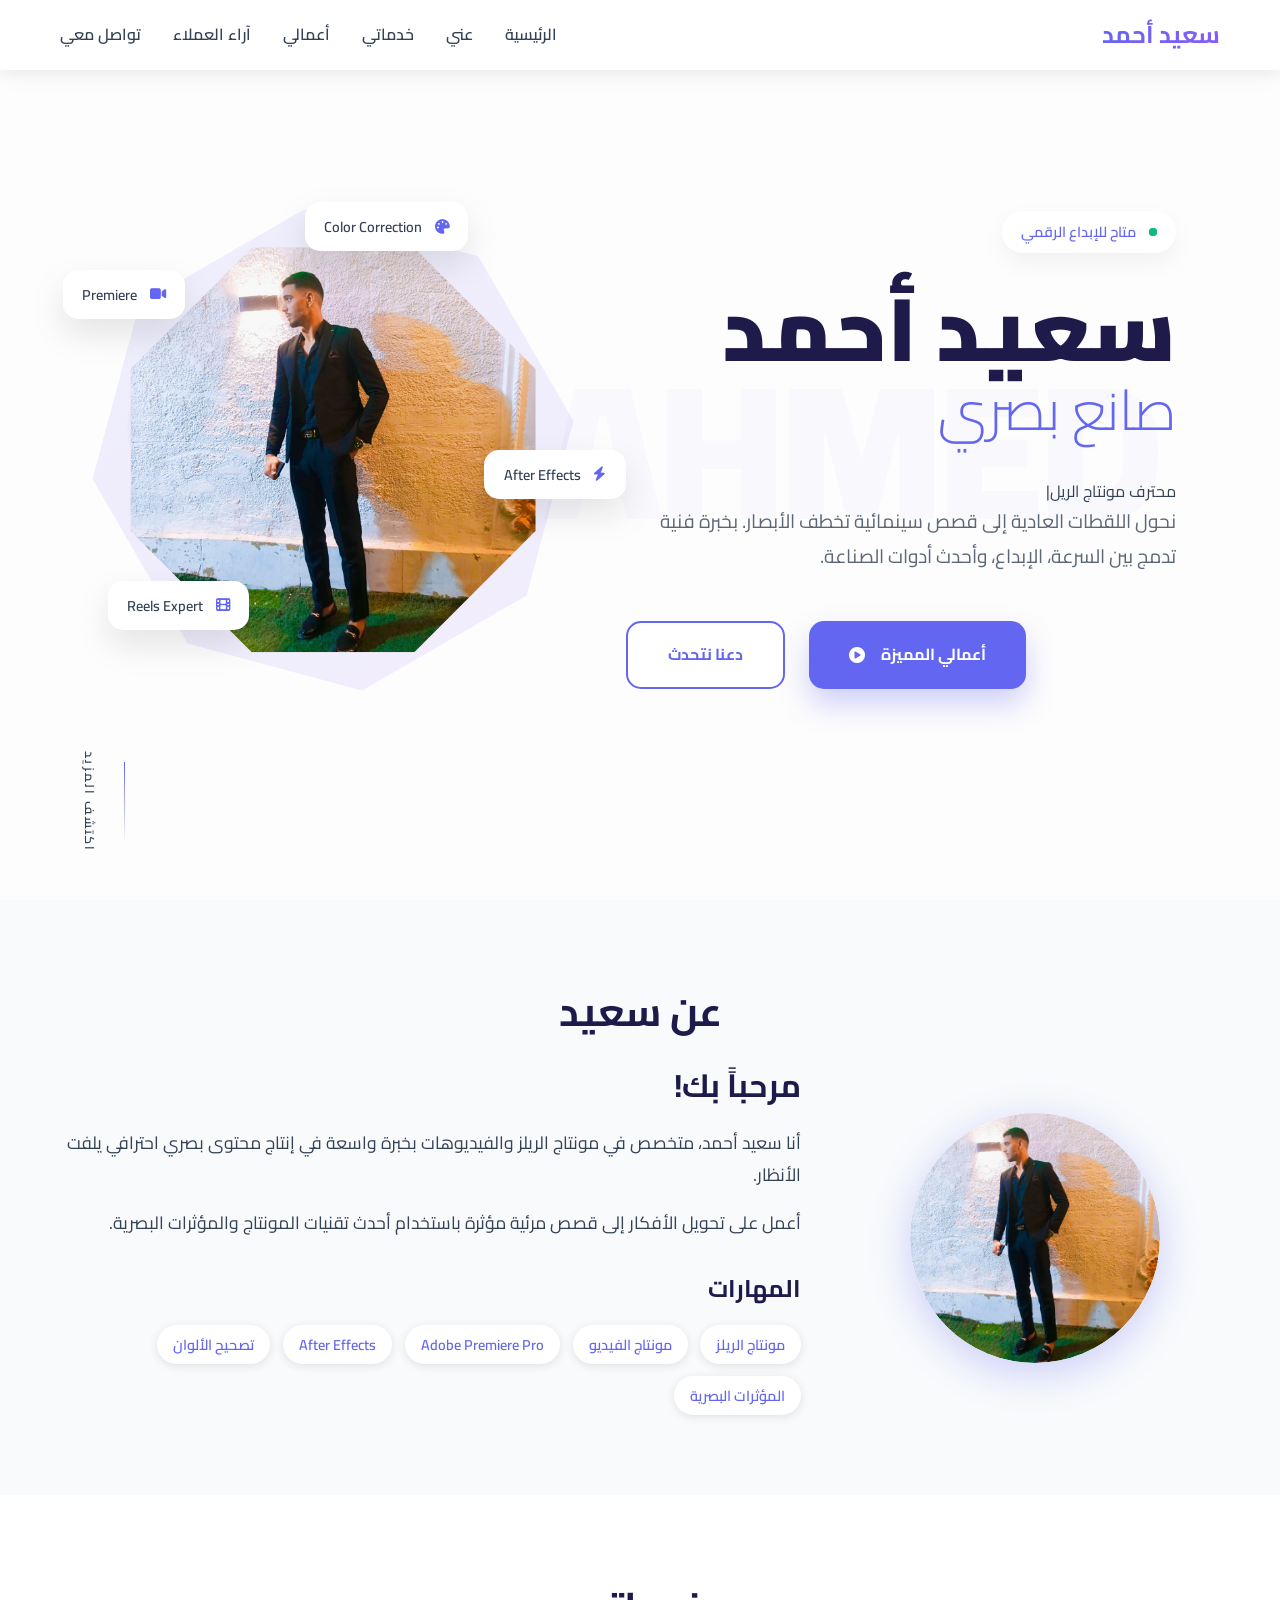
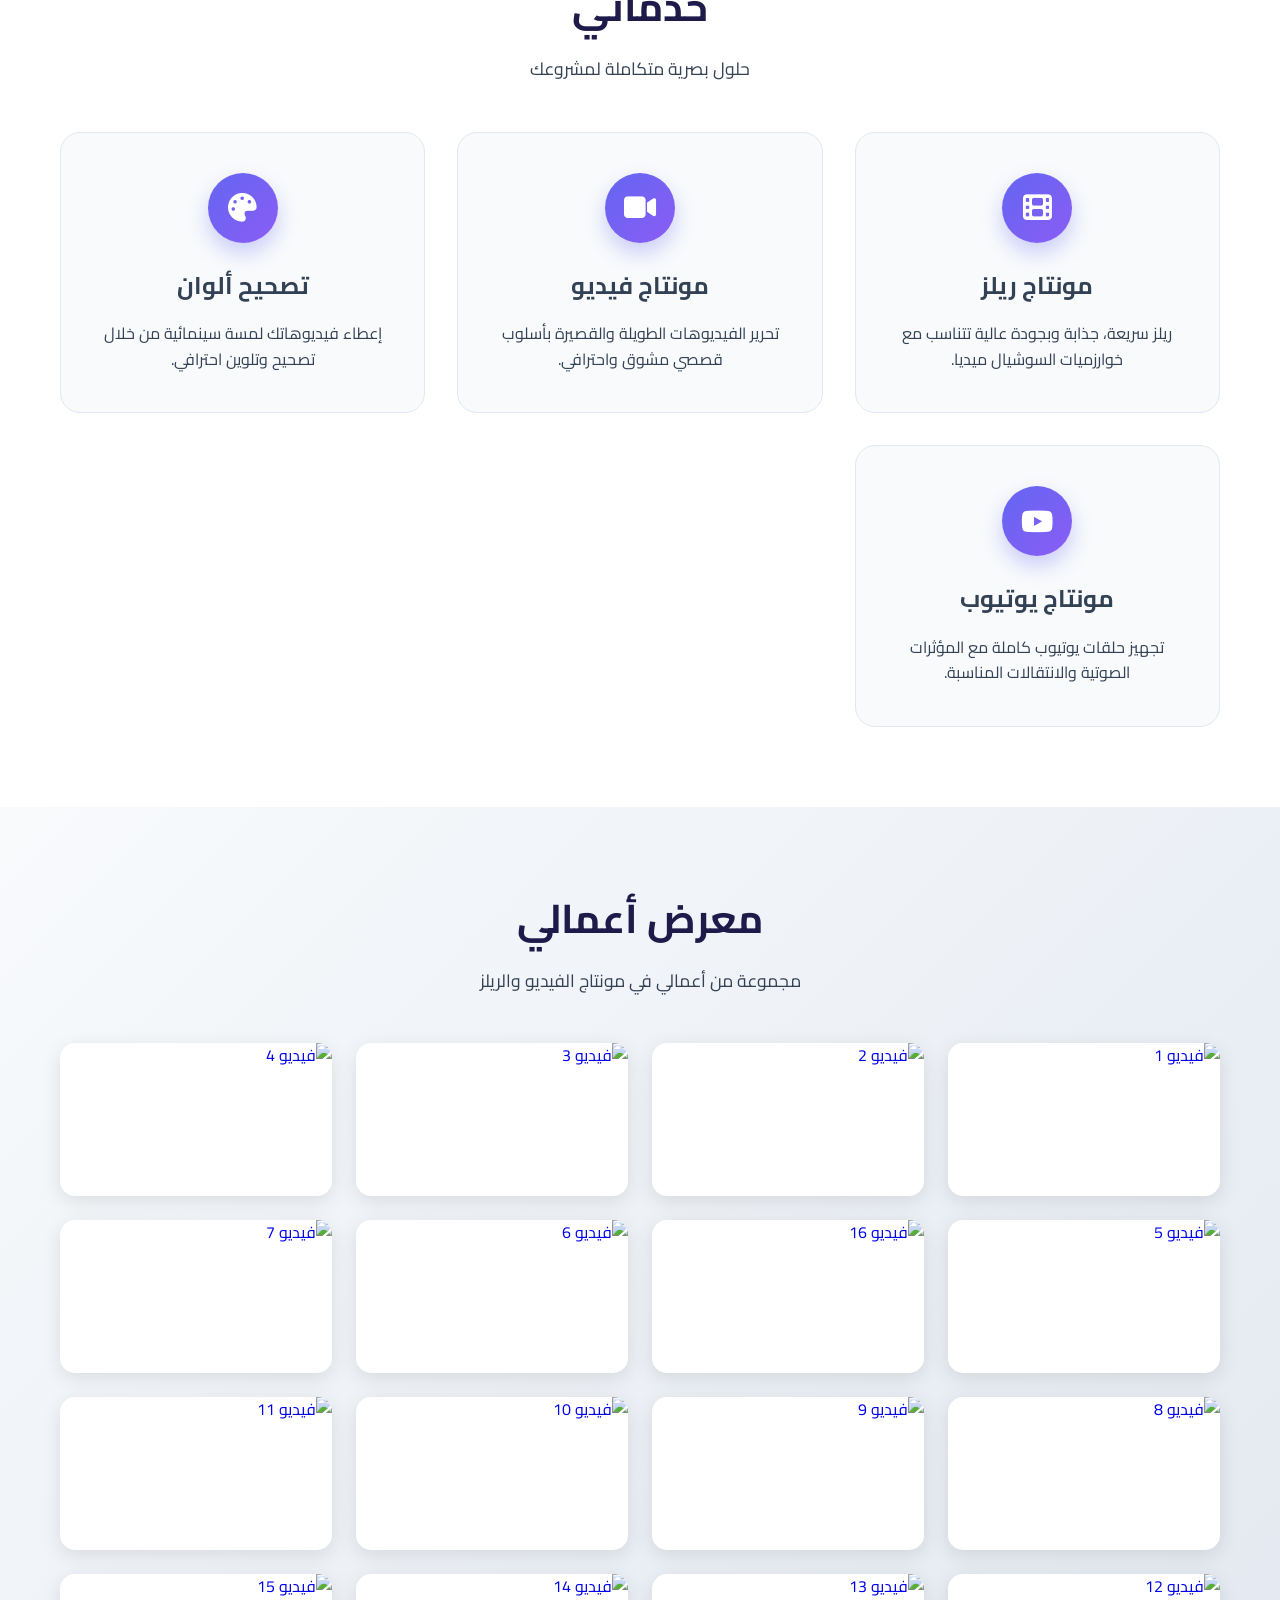
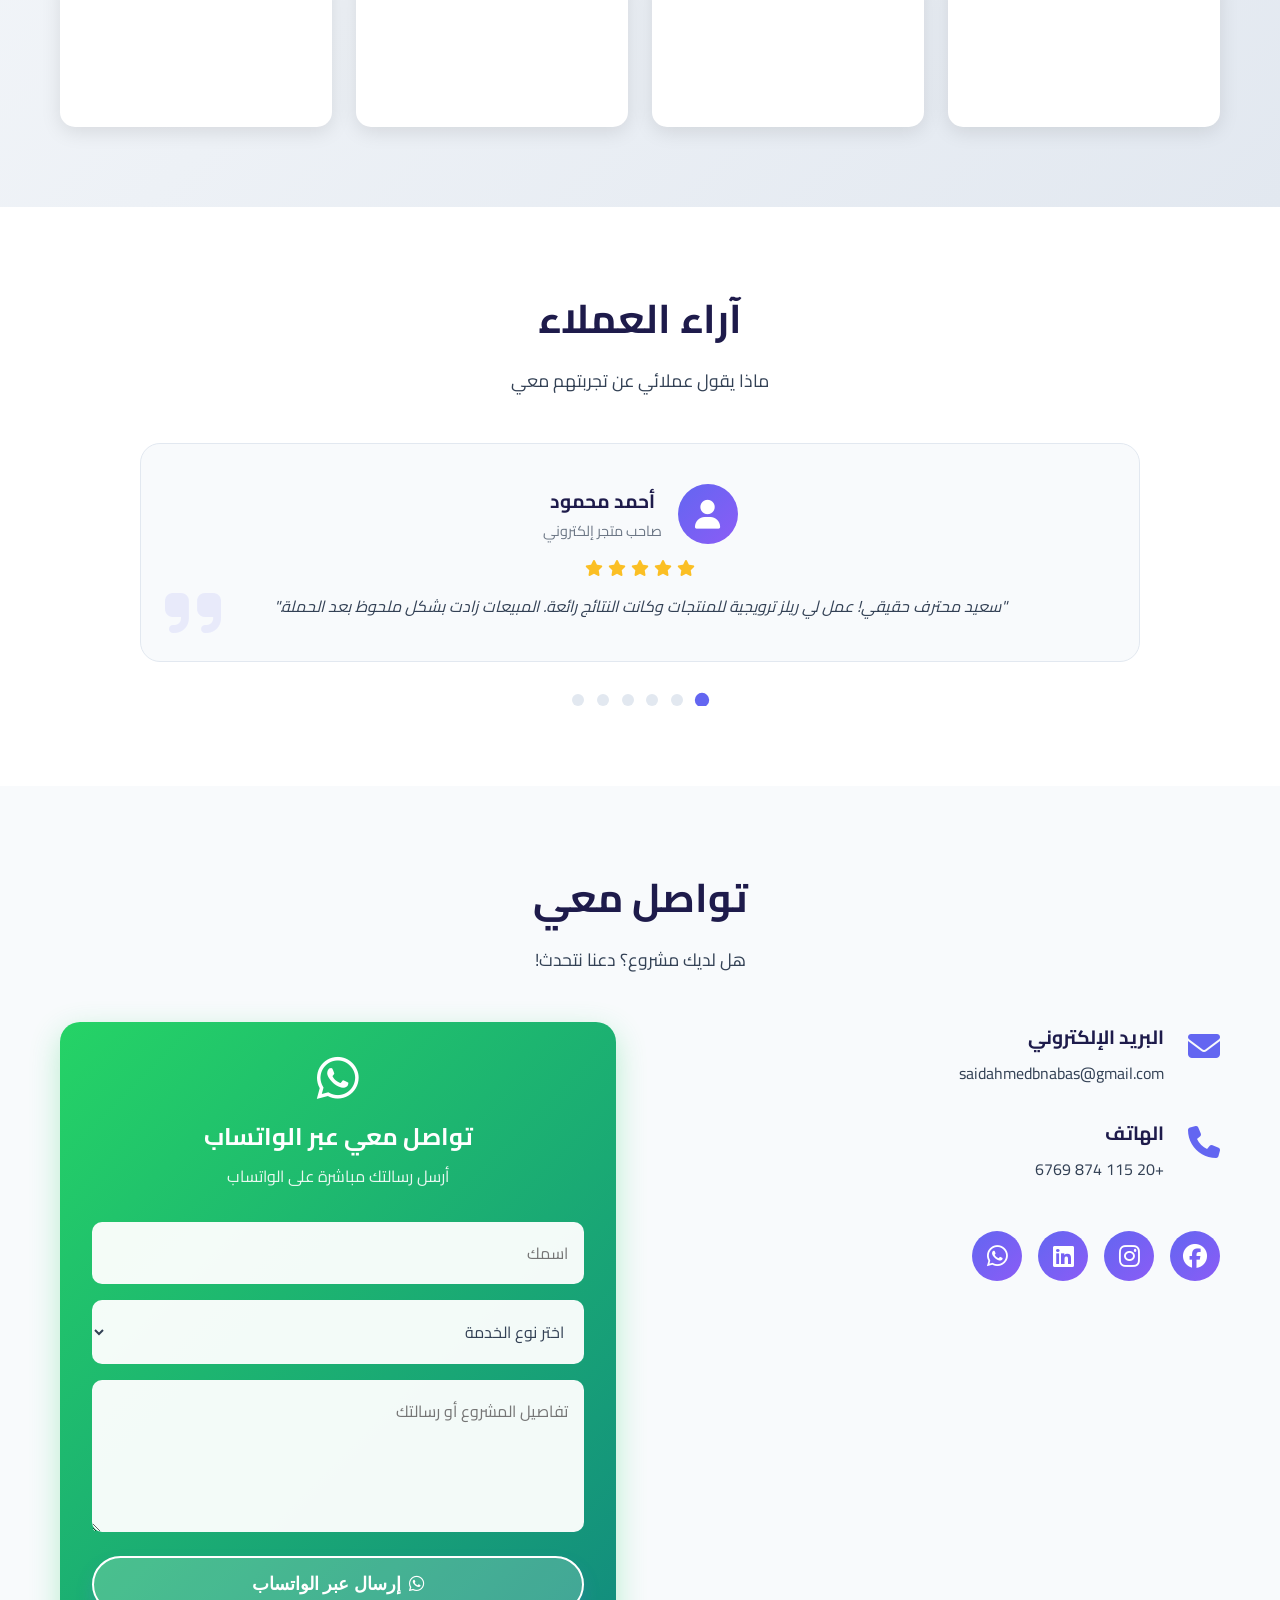
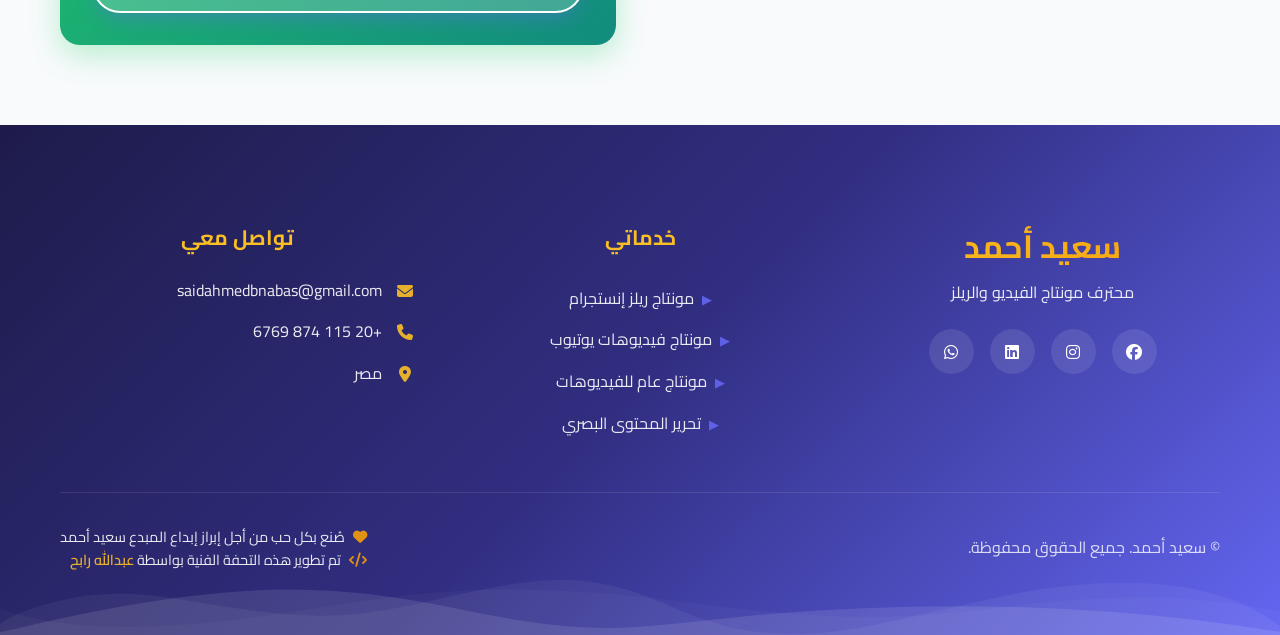
==== commit 982128df: "feat: overhaul interactive elements with creative hero parallax, typing effect, animated stats, and " ====
--- a/index.html
+++ b/index.html
@@ -89,6 +89,7 @@
             <ul class="nav-links">
                 <li><a href="#home">الرئيسية</a></li>
                 <li><a href="#about">عني</a></li>
+                <li><a href="#services">خدماتي</a></li>
                 <li><a href="#portfolio">أعمالي</a></li>
                 <li><a href="#testimonials">آراء العملاء</a></li>
                 <li><a href="#contact">تواصل معي</a></li>
@@ -101,31 +102,59 @@
         </div>
     </nav>
 
-    <!-- Hero Section -->
-    <section id="home" class="hero">
-        <div class="hero-bg-animation">
-            <div class="floating-shape shape-1"></div>
-            <div class="floating-shape shape-2"></div>
-            <div class="floating-shape shape-3"></div>
-            <div class="floating-shape shape-4"></div>
-        </div>
-        <div class="hero-content">
-            <div class="availability-badge animate__animated animate__bounceIn">
-                <i class="fas fa-circle"></i>
-                <span>متاح للتوظيف الآن</span>
-            </div>
-            <h1 class="hero-title animate__animated animate__fadeInDown">سعيد أحمد</h1>
-            <p class="hero-subtitle animate__animated animate__fadeInUp animate__delay-1s">محترف مونتاج الريلز
-                والفيديوهات</p>
-            <p class="hero-description animate__animated animate__fadeInUp animate__delay-2s">أحول أفكارك إلى محتوى بصري
-                مميز يجذب الانتباه ويحقق النتائج</p>
-            <div class="hero-buttons animate__animated animate__fadeInUp animate__delay-3s">
-                <a href="#portfolio" class="btn btn-primary" aria-label="شاهد أعمال سعيد أحمد">شاهد أعمالي</a>
-                <a href="#contact" class="btn btn-secondary" aria-label="تواصل مع سعيد أحمد">تواصل معي</a>
-            </div>
-        </div>
-        <div class="scroll-down">
-            <i class="fas fa-chevron-down"></i>
+    <!-- Creative Hero Section -->
+    <section id="home" class="hero creative-canvas">
+        <div class="hero-bg-text">SAID AHMED</div>
+        <div class="container hero-layout">
+            <div class="hero-text-content">
+                <div class="availability-badge-v2 animate__animated animate__fadeIn">
+                    <span class="status-pulse"></span>
+                    <span>متاح للإبداع الرقمي</span>
+                </div>
+
+                <h1 class="creative-title">
+                    <span class="title-main">سعيد أحمد</span>
+                    <span class="title-accent">صانع بصري</span>
+                </h1>
+
+                <div class="hero-subtitle-box">
+                    <p id="typingSubtitle" class="hero-subtitle">محترف مونتاج الريلز والفيديوهات</p>
+                </div>
+
+                <p class="hero-desc-v2">
+                    نحول اللقطات العادية إلى قصص سينمائية تخطف الأبصار. بخبرة فنية تدمج بين السرعة، الإبداع، وأحدث أدوات
+                    الصناعة.
+                </p>
+
+                <div class="hero-cta-group">
+                    <a href="#portfolio" class="btn-creative btn-primary-v2">
+                        <span>أعمالي المميزة</span>
+                        <i class="fas fa-play-circle"></i>
+                    </a>
+                    <a href="#contact" class="btn-creative btn-outline-v2">دعنا نتحدث</a>
+                </div>
+            </div>
+
+            <div class="hero-visual-content">
+                <div class="creative-frame-container">
+                    <!-- Geometric Mask Frame -->
+                    <div class="geometric-shape shape-glow"></div>
+                    <div class="profile-mask">
+                        <img src="me.jpeg" alt="سعيد أحمد" class="profile-hero-img">
+                    </div>
+
+                    <!-- Floating Creative Cards -->
+                    <div class="floating-tag tag-1"><i class="fas fa-video"></i><span>Premiere</span></div>
+                    <div class="floating-tag tag-2"><i class="fas fa-bolt"></i><span>After Effects</span></div>
+                    <div class="floating-tag tag-3"><i class="fas fa-film"></i><span>Reels Expert</span></div>
+                    <div class="floating-tag tag-4"><i class="fas fa-palette"></i><span>Color Correction</span></div>
+                </div>
+            </div>
+        </div>
+
+        <div class="scroll-v2">
+            <div class="scroll-line"></div>
+            <span>اكتشف المزيد</span>
         </div>
     </section>
 
@@ -162,6 +191,37 @@
         </div>
     </section>
 
+
+
+    <!-- Services Section -->
+    <section id="services" class="services">
+        <div class="container">
+            <h2 class="section-title fade-in-element">خدماتي</h2>
+            <p class="section-subtitle fade-in-element">حلول بصرية متكاملة لمشروعك</p>
+            <div class="services-grid">
+                <div class="service-card fade-in-element">
+                    <div class="service-icon"><i class="fas fa-film"></i></div>
+                    <h3>مونتاج ريلز</h3>
+                    <p>ريلز سريعة، جذابة وبجودة عالية تتناسب مع خوارزميات السوشيال ميديا.</p>
+                </div>
+                <div class="service-card fade-in-element">
+                    <div class="service-icon"><i class="fas fa-video"></i></div>
+                    <h3>مونتاج فيديو</h3>
+                    <p>تحرير الفيديوهات الطويلة والقصيرة بأسلوب قصصي مشوق واحترافي.</p>
+                </div>
+                <div class="service-card fade-in-element">
+                    <div class="service-icon"><i class="fas fa-palette"></i></div>
+                    <h3>تصحيح ألوان</h3>
+                    <p>إعطاء فيديوهاتك لمسة سينمائية من خلال تصحيح وتلوين احترافي.</p>
+                </div>
+                <div class="service-card fade-in-element">
+                    <div class="service-icon"><i class="fab fa-youtube"></i></div>
+                    <h3>مونتاج يوتيوب</h3>
+                    <p>تجهيز حلقات يوتيوب كاملة مع المؤثرات الصوتية والانتقالات المناسبة.</p>
+                </div>
+            </div>
+        </div>
+    </section>
     <!-- Portfolio Section -->
     <section id="portfolio" class="portfolio">
         <div class="container">
@@ -350,163 +410,172 @@
 
 
 
+
+
     <!-- Testimonials Section -->
     <section id="testimonials" class="testimonials">
         <div class="container">
             <h2 class="section-title fade-in-element">آراء العملاء</h2>
             <p class="section-subtitle fade-in-element">ماذا يقول عملائي عن تجربتهم معي</p>
 
-            <div class="testimonials-grid">
-                <article class="testimonial-card fade-in-element" itemscope itemtype="https://schema.org/Review">
-                    <div class="testimonial-header">
-                        <div class="client-avatar">
-                            <i class="fas fa-user"></i>
-                        </div>
-                        <div class="client-info">
-                            <h3 itemprop="author">أحمد محمود</h3>
-                            <p class="client-role">صاحب متجر إلكتروني</p>
-                        </div>
-                    </div>
-                    <div class="stars">
-                        <i class="fas fa-star"></i>
-                        <i class="fas fa-star"></i>
-                        <i class="fas fa-star"></i>
-                        <i class="fas fa-star"></i>
-                        <i class="fas fa-star"></i>
-                    </div>
-                    <p class="testimonial-text" itemprop="reviewBody">
-                        "سعيد محترف حقيقي! عمل لي ريلز ترويجية للمنتجات وكانت النتائج رائعة. المبيعات زادت بشكل ملحوظ
-                        بعد الحملة."
-                    </p>
-                    <div class="quote-icon">
-                        <i class="fas fa-quote-right"></i>
-                    </div>
-                </article>
-
-                <article class="testimonial-card fade-in-element" itemscope itemtype="https://schema.org/Review">
-                    <div class="testimonial-header">
-                        <div class="client-avatar">
-                            <i class="fas fa-user"></i>
-                        </div>
-                        <div class="client-info">
-                            <h3 itemprop="author">فاطمة علي</h3>
-                            <p class="client-role">مديرة تسويق</p>
-                        </div>
-                    </div>
-                    <div class="stars">
-                        <i class="fas fa-star"></i>
-                        <i class="fas fa-star"></i>
-                        <i class="fas fa-star"></i>
-                        <i class="fas fa-star"></i>
-                        <i class="fas fa-star"></i>
-                    </div>
-                    <p class="testimonial-text" itemprop="reviewBody">
-                        "التعامل مع سعيد كان سهل وسلس. فهم رؤيتنا بسرعة وأنتج محتوى يفوق التوقعات. أنصح به بشدة!"
-                    </p>
-                    <div class="quote-icon">
-                        <i class="fas fa-quote-right"></i>
-                    </div>
-                </article>
-
-                <article class="testimonial-card fade-in-element" itemscope itemtype="https://schema.org/Review">
-                    <div class="testimonial-header">
-                        <div class="client-avatar">
-                            <i class="fas fa-user"></i>
-                        </div>
-                        <div class="client-info">
-                            <h3 itemprop="author">محمد حسن</h3>
-                            <p class="client-role">يوتيوبر</p>
-                        </div>
-                    </div>
-                    <div class="stars">
-                        <i class="fas fa-star"></i>
-                        <i class="fas fa-star"></i>
-                        <i class="fas fa-star"></i>
-                        <i class="fas fa-star"></i>
-                        <i class="fas fa-star"></i>
-                    </div>
-                    <p class="testimonial-text" itemprop="reviewBody">
-                        "مونتاج احترافي وإبداع في التنفيذ. سعيد ساعدني أطور محتوى القناة وزاد عدد المشاهدات بشكل كبير."
-                    </p>
-                    <div class="quote-icon">
-                        <i class="fas fa-quote-right"></i>
-                    </div>
-                </article>
-
-                <article class="testimonial-card fade-in-element" itemscope itemtype="https://schema.org/Review">
-                    <div class="testimonial-header">
-                        <div class="client-avatar">
-                            <i class="fas fa-user"></i>
-                        </div>
-                        <div class="client-info">
-                            <h3 itemprop="author">سارة خالد</h3>
-                            <p class="client-role">صاحبة براند</p>
-                        </div>
-                    </div>
-                    <div class="stars">
-                        <i class="fas fa-star"></i>
-                        <i class="fas fa-star"></i>
-                        <i class="fas fa-star"></i>
-                        <i class="fas fa-star"></i>
-                        <i class="fas fa-star"></i>
-                    </div>
-                    <p class="testimonial-text" itemprop="reviewBody">
-                        "الجودة والاحترافية في أعلى مستوى. سعيد يفهم السوشيال ميديا ويعرف إزاي يعمل محتوى يجذب الجمهور."
-                    </p>
-                    <div class="quote-icon">
-                        <i class="fas fa-quote-right"></i>
-                    </div>
-                </article>
-
-                <article class="testimonial-card fade-in-element" itemscope itemtype="https://schema.org/Review">
-                    <div class="testimonial-header">
-                        <div class="client-avatar">
-                            <i class="fas fa-user"></i>
-                        </div>
-                        <div class="client-info">
-                            <h3 itemprop="author">عمر إبراهيم</h3>
-                            <p class="client-role">مدرب رياضي</p>
-                        </div>
-                    </div>
-                    <div class="stars">
-                        <i class="fas fa-star"></i>
-                        <i class="fas fa-star"></i>
-                        <i class="fas fa-star"></i>
-                        <i class="fas fa-star"></i>
-                        <i class="fas fa-star"></i>
-                    </div>
-                    <p class="testimonial-text" itemprop="reviewBody">
-                        "سريع في التسليم وملتزم بالمواعيد. الريلز اللي عملها لي حققت انتشار واسع وجذبت عملاء جدد."
-                    </p>
-                    <div class="quote-icon">
-                        <i class="fas fa-quote-right"></i>
-                    </div>
-                </article>
-
-                <article class="testimonial-card fade-in-element" itemscope itemtype="https://schema.org/Review">
-                    <div class="testimonial-header">
-                        <div class="client-avatar">
-                            <i class="fas fa-user"></i>
-                        </div>
-                        <div class="client-info">
-                            <h3 itemprop="author">نور الدين</h3>
-                            <p class="client-role">صاحب مطعم</p>
-                        </div>
-                    </div>
-                    <div class="stars">
-                        <i class="fas fa-star"></i>
-                        <i class="fas fa-star"></i>
-                        <i class="fas fa-star"></i>
-                        <i class="fas fa-star"></i>
-                        <i class="fas fa-star"></i>
-                    </div>
-                    <p class="testimonial-text" itemprop="reviewBody">
-                        "أفضل مونتير تعاملت معاه! عمل فيديوهات للمطعم بطريقة تفتح النفس. الزبائن بيجوا بسبب الفيديوهات."
-                    </p>
-                    <div class="quote-icon">
-                        <i class="fas fa-quote-right"></i>
-                    </div>
-                </article>
+            <div class="testimonials-carousel fade-in-element">
+                <div class="testimonials-track">
+                    <article class="testimonial-card" itemscope itemtype="https://schema.org/Review">
+                        <div class="testimonial-header">
+                            <div class="client-avatar">
+                                <i class="fas fa-user"></i>
+                            </div>
+                            <div class="client-info">
+                                <h3 itemprop="author">أحمد محمود</h3>
+                                <p class="client-role">صاحب متجر إلكتروني</p>
+                            </div>
+                        </div>
+                        <div class="stars">
+                            <i class="fas fa-star"></i>
+                            <i class="fas fa-star"></i>
+                            <i class="fas fa-star"></i>
+                            <i class="fas fa-star"></i>
+                            <i class="fas fa-star"></i>
+                        </div>
+                        <p class="testimonial-text" itemprop="reviewBody">
+                            "سعيد محترف حقيقي! عمل لي ريلز ترويجية للمنتجات وكانت النتائج رائعة. المبيعات زادت بشكل
+                            ملحوظ
+                            بعد الحملة."
+                        </p>
+                        <div class="quote-icon">
+                            <i class="fas fa-quote-right"></i>
+                        </div>
+                    </article>
+
+                    <article class="testimonial-card" itemscope itemtype="https://schema.org/Review">
+                        <div class="testimonial-header">
+                            <div class="client-avatar">
+                                <i class="fas fa-user"></i>
+                            </div>
+                            <div class="client-info">
+                                <h3 itemprop="author">فاطمة علي</h3>
+                                <p class="client-role">مديرة تسويق</p>
+                            </div>
+                        </div>
+                        <div class="stars">
+                            <i class="fas fa-star"></i>
+                            <i class="fas fa-star"></i>
+                            <i class="fas fa-star"></i>
+                            <i class="fas fa-star"></i>
+                            <i class="fas fa-star"></i>
+                        </div>
+                        <p class="testimonial-text" itemprop="reviewBody">
+                            "التعامل مع سعيد كان سهل وسلس. فهم رؤيتنا بسرعة وأنتج محتوى يفوق التوقعات. أنصح به بشدة!"
+                        </p>
+                        <div class="quote-icon">
+                            <i class="fas fa-quote-right"></i>
+                        </div>
+                    </article>
+
+                    <article class="testimonial-card" itemscope itemtype="https://schema.org/Review">
+                        <div class="testimonial-header">
+                            <div class="client-avatar">
+                                <i class="fas fa-user"></i>
+                            </div>
+                            <div class="client-info">
+                                <h3 itemprop="author">محمد حسن</h3>
+                                <p class="client-role">يوتيوبر</p>
+                            </div>
+                        </div>
+                        <div class="stars">
+                            <i class="fas fa-star"></i>
+                            <i class="fas fa-star"></i>
+                            <i class="fas fa-star"></i>
+                            <i class="fas fa-star"></i>
+                            <i class="fas fa-star"></i>
+                        </div>
+                        <p class="testimonial-text" itemprop="reviewBody">
+                            "مونتاج احترافي وإبداع في التنفيذ. سعيد ساعدني أطور محتوى القناة وزاد عدد المشاهدات بشكل
+                            كبير."
+                        </p>
+                        <div class="quote-icon">
+                            <i class="fas fa-quote-right"></i>
+                        </div>
+                    </article>
+
+                    <article class="testimonial-card" itemscope itemtype="https://schema.org/Review">
+                        <div class="testimonial-header">
+                            <div class="client-avatar">
+                                <i class="fas fa-user"></i>
+                            </div>
+                            <div class="client-info">
+                                <h3 itemprop="author">سارة خالد</h3>
+                                <p class="client-role">صاحبة براند</p>
+                            </div>
+                        </div>
+                        <div class="stars">
+                            <i class="fas fa-star"></i>
+                            <i class="fas fa-star"></i>
+                            <i class="fas fa-star"></i>
+                            <i class="fas fa-star"></i>
+                            <i class="fas fa-star"></i>
+                        </div>
+                        <p class="testimonial-text" itemprop="reviewBody">
+                            "الجودة والاحترافية في أعلى مستوى. سعيد يفهم السوشيال ميديا ويعرف إزاي يعمل محتوى يجذب
+                            الجمهور."
+                        </p>
+                        <div class="quote-icon">
+                            <i class="fas fa-quote-right"></i>
+                        </div>
+                    </article>
+
+                    <article class="testimonial-card" itemscope itemtype="https://schema.org/Review">
+                        <div class="testimonial-header">
+                            <div class="client-avatar">
+                                <i class="fas fa-user"></i>
+                            </div>
+                            <div class="client-info">
+                                <h3 itemprop="author">عمر إبراهيم</h3>
+                                <p class="client-role">مدرب رياضي</p>
+                            </div>
+                        </div>
+                        <div class="stars">
+                            <i class="fas fa-star"></i>
+                            <i class="fas fa-star"></i>
+                            <i class="fas fa-star"></i>
+                            <i class="fas fa-star"></i>
+                            <i class="fas fa-star"></i>
+                        </div>
+                        <p class="testimonial-text" itemprop="reviewBody">
+                            "سريع في التسليم وملتزم بالمواعيد. الريلز اللي عملها لي حققت انتشار واسع وجذبت عملاء جدد."
+                        </p>
+                        <div class="quote-icon">
+                            <i class="fas fa-quote-right"></i>
+                        </div>
+                    </article>
+
+                    <article class="testimonial-card" itemscope itemtype="https://schema.org/Review">
+                        <div class="testimonial-header">
+                            <div class="client-avatar">
+                                <i class="fas fa-user"></i>
+                            </div>
+                            <div class="client-info">
+                                <h3 itemprop="author">نور الدين</h3>
+                                <p class="client-role">صاحب مطعم</p>
+                            </div>
+                        </div>
+                        <div class="stars">
+                            <i class="fas fa-star"></i>
+                            <i class="fas fa-star"></i>
+                            <i class="fas fa-star"></i>
+                            <i class="fas fa-star"></i>
+                            <i class="fas fa-star"></i>
+                        </div>
+                        <p class="testimonial-text" itemprop="reviewBody">
+                            "أفضل مونتير تعاملت معاه! عمل فيديوهات للمطعم بطريقة تفتح النفس. الزبائن بيجوا بسبب
+                            الفيديوهات."
+                        </p>
+                        <div class="quote-icon">
+                            <i class="fas fa-quote-right"></i>
+                        </div>
+                    </article>
+                </div>
+                <div class="carousel-dots"></div>
             </div>
         </div>
     </section>
@@ -608,7 +677,6 @@
                         <ul>
                             <li>مونتاج ريلز إنستجرام</li>
                             <li>مونتاج فيديوهات يوتيوب</li>
-                            <li>إعلانات تجارية</li>
                             <li>مونتاج عام للفيديوهات</li>
                             <li>تحرير المحتوى البصري</li>
                         </ul>
@@ -660,6 +728,10 @@
         </div>
     </footer>
 
+    <button id="scrollTop" class="scroll-top" aria-label="العودة للأعلى">
+        <i class="fas fa-arrow-up"></i>
+    </button>
+
     <script src="script.js"></script>
 </body>
 
--- a/style.css
+++ b/style.css
@@ -12,7 +12,17 @@
     --dark-color: #1e1b4b;
     --light-color: #f8fafc;
     --text-color: #334155;
+    --bg-color: #ffffff;
+    --card-bg: #f8fafc;
+    --border-color: #e2e8f0;
     --gradient: linear-gradient(135deg, #6366f1 0%, #8b5cf6 100%);
+    --nav-bg: rgba(255, 255, 255, 0.95);
+}
+
+body {
+    background-color: var(--bg-color);
+    color: var(--text-color);
+    transition: background-color 0.3s, color 0.3s;
 }
 
 body {
@@ -33,11 +43,18 @@
     position: fixed;
     top: 0;
     width: 100%;
-    background: rgba(255, 255, 255, 0.95);
+    background: var(--nav-bg);
     backdrop-filter: blur(10px);
     box-shadow: 0 2px 20px rgba(0, 0, 0, 0.1);
     z-index: 1000;
     padding: 1rem 0;
+    transition: all 0.3s ease;
+}
+
+.nav-actions {
+    display: flex;
+    align-items: center;
+    gap: 1.5rem;
 }
 
 .navbar .container {
@@ -85,151 +102,382 @@
     transition: all 0.3s;
 }
 
-/* Hero Section */
-.hero {
+/* Creative Hero Section - The Artistic Canvas */
+.creative-canvas {
     min-height: 100vh;
     display: flex;
     align-items: center;
-    justify-content: center;
-    background: var(--gradient);
-    color: white;
-    text-align: center;
-    padding: 2rem;
     position: relative;
     overflow: hidden;
-}
-
-/* Floating Background Animation */
-.hero-bg-animation {
+    background: #fdfdfd; 
+    padding: 100px 0;
+}
+
+.hero-bg-text {
+    position: absolute;
+    top: 50%;
+    left: 50%;
+    transform: translate(-50%, -50%);
+    font-size: 15vw;
+    font-weight: 900;
+    color: rgba(99, 102, 241, 0.03);
+    white-space: nowrap;
+    z-index: 0;
+    pointer-events: none;
+    text-transform: uppercase;
+    letter-spacing: -5px;
+}
+
+.hero-layout {
+    display: grid;
+    grid-template-columns: 1.2fr 1fr;
+    align-items: center;
+    gap: 4rem;
+    position: relative;
+    z-index: 2;
+}
+
+/* Text Content Styling */
+.hero-text-content {
+    text-align: right;
+}
+
+.availability-badge-v2 {
+    display: inline-flex;
+    align-items: center;
+    gap: 0.8rem;
+    background: white;
+    padding: 0.6rem 1.2rem;
+    border-radius: 50px;
+    box-shadow: 0 10px 25px rgba(0,0,0,0.05);
+    margin-bottom: 2rem;
+    font-size: 0.9rem;
+    font-weight: 600;
+    color: var(--primary-color);
+}
+
+.status-pulse {
+    width: 8px;
+    height: 8px;
+    background: #10b981;
+    border-radius: 50%;
+    position: relative;
+}
+
+.status-pulse::after {
+    content: '';
     position: absolute;
     width: 100%;
     height: 100%;
-    top: 0;
+    background: inherit;
+    border-radius: 50%;
+    animation: pulse-green 2s infinite;
+}
+
+@keyframes pulse-green {
+    0% { transform: scale(1); opacity: 0.8; }
+    100% { transform: scale(3); opacity: 0; }
+}
+
+.creative-title {
+    margin-bottom: 1.5rem;
+}
+
+.title-main {
+    display: block;
+    font-size: 5.5rem;
+    font-weight: 900;
+    line-height: 1;
+    color: var(--dark-color);
+}
+
+.title-accent {
+    display: block;
+    font-size: 3.5rem;
+    font-weight: 300;
+    color: var(--primary-color);
+    margin-top: -0.5rem;
+}
+
+.hero-desc-v2 {
+    font-size: 1.2rem;
+    color: var(--text-color);
+    max-width: 550px;
+    line-height: 1.8;
+    margin-bottom: 3rem;
+    opacity: 0.8;
+}
+
+/* Creative Visuals */
+.hero-visual-content {
+    position: relative;
+}
+
+.creative-frame-container {
+    position: relative;
+    width: 450px;
+    height: 450px;
+    margin: 0 auto;
+}
+
+.geometric-shape {
+    position: absolute;
+    width: 100%;
+    height: 100%;
+    background: var(--gradient);
+    clip-path: polygon(30% 0%, 70% 0%, 100% 30%, 100% 70%, 70% 100%, 30% 100%, 0% 70%, 0% 30%);
+    opacity: 0.1;
+    transform: rotate(15deg);
+    animation: rotate-slow 20s infinite linear;
+}
+
+@keyframes rotate-slow {
+    from { transform: rotate(0deg) scale(1); }
+    50% { transform: rotate(180deg) scale(1.1); }
+    to { transform: rotate(360deg) scale(1); }
+}
+
+.profile-mask {
+    position: absolute;
+    width: 90%;
+    height: 90%;
+    top: 5%;
+    left: 5%;
+    clip-path: polygon(30% 0%, 70% 0%, 100% 30%, 100% 70%, 70% 100%, 30% 100%, 0% 70%, 0% 30%);
+    overflow: hidden;
+    z-index: 5;
+    box-shadow: 0 30px 60px rgba(0,0,0,0.1);
+}
+
+.profile-hero-img {
+    width: 100%;
+    height: 100%;
+    object-fit: cover;
+    transition: transform 0.5s ease;
+}
+
+.profile-mask:hover .profile-hero-img {
+    transform: scale(1.1);
+}
+
+/* Floating Skill Tags */
+.floating-tag {
+    position: absolute;
+    background: white;
+    padding: 0.8rem 1.2rem;
+    border-radius: 15px;
+    box-shadow: 0 15px 35px rgba(0,0,0,0.1);
+    display: flex;
+    align-items: center;
+    gap: 0.8rem;
+    font-weight: 600;
+    font-size: 0.9rem;
+    z-index: 10;
+    transition: all 0.3s ease;
+    cursor: default;
+}
+
+.floating-tag i { color: var(--primary-color); }
+
+.tag-1 { top: 10%; left: -10%; animation: float-v2 4s infinite ease-in-out; }
+.tag-2 { top: 50%; right: -15%; animation: float-v2 5s infinite ease-in-out 1s; }
+.tag-3 { bottom: 10%; left: 0%; animation: float-v2 6s infinite ease-in-out 0.5s; }
+.tag-4 { top: -5%; right: 20%; animation: float-v2 4.5s infinite ease-in-out 1.5s; }
+
+@keyframes float-v2 {
+    0%, 100% { transform: translateY(0); }
+    50% { transform: translateY(-20px); }
+}
+
+/* Buttons Artistic */
+.hero-cta-group {
+    display: flex;
+    gap: 1.5rem;
+    justify-content: flex-end;
+}
+
+.btn-creative {
+    padding: 1.2rem 2.5rem;
+    border-radius: 15px;
+    font-weight: 700;
+    text-decoration: none;
+    transition: all 0.3s cubic-bezier(0.175, 0.885, 0.32, 1.275);
+    display: inline-flex;
+    align-items: center;
+    gap: 1rem;
+}
+
+.btn-primary-v2 {
+    background: var(--primary-color);
+    color: white;
+    box-shadow: 0 15px 30px rgba(99, 102, 241, 0.3);
+}
+
+.btn-primary-v2:hover {
+    transform: translateY(-5px);
+    box-shadow: 0 20px 40px rgba(99, 102, 241, 0.4);
+}
+
+.btn-outline-v2 {
+    background: white;
+    color: var(--primary-color);
+    border: 2px solid var(--primary-color);
+}
+
+.btn-outline-v2:hover {
+    background: var(--primary-color);
+    color: white;
+}
+
+/* Scroll V2 */
+.scroll-v2 {
+    position: absolute;
+    bottom: 3rem;
+    left: 5rem;
+    display: flex;
+    flex-direction: column;
+    align-items: center;
+    gap: 1.5rem;
+    color: var(--text-color);
+    writing-mode: vertical-rl;
+    font-size: 0.8rem;
+    font-weight: 600;
+    letter-spacing: 2px;
+}
+
+.scroll-line {
+    width: 1px;
+    height: 80px;
+    background: linear-gradient(to bottom, var(--primary-color), transparent);
+    position: relative;
+    overflow: hidden;
+}
+
+.scroll-line::after {
+    content: '';
+    position: absolute;
+    top: -100%;
     left: 0;
-    overflow: hidden;
-    z-index: 0;
-}
-
-.floating-shape {
-    position: absolute;
-    border-radius: 50%;
-    background: rgba(255, 255, 255, 0.1);
-    backdrop-filter: blur(10px);
-}
-
-.shape-1 {
-    width: 300px;
-    height: 300px;
-    top: 10%;
-    left: 10%;
-    animation: float 20s infinite ease-in-out;
-}
-
-.shape-2 {
-    width: 200px;
-    height: 200px;
-    top: 60%;
-    right: 15%;
-    animation: float 15s infinite ease-in-out reverse;
-}
-
-.shape-3 {
-    width: 150px;
-    height: 150px;
-    bottom: 20%;
-    left: 20%;
-    animation: float 18s infinite ease-in-out;
-}
-
-.shape-4 {
-    width: 250px;
-    height: 250px;
-    top: 30%;
-    right: 25%;
-    animation: float 22s infinite ease-in-out reverse;
-}
-
-@keyframes float {
-
-    0%,
-    100% {
-        transform: translate(0, 0) rotate(0deg);
-    }
-
-    25% {
-        transform: translate(30px, -30px) rotate(90deg);
-    }
-
-    50% {
-        transform: translate(-20px, 20px) rotate(180deg);
-    }
-
-    75% {
-        transform: translate(20px, 30px) rotate(270deg);
-    }
-}
-
-.hero-content {
-    max-width: 800px;
-    position: relative;
-    z-index: 1;
-}
-
-.hero-title {
-    font-size: 4rem;
-    font-weight: 900;
-    margin-bottom: 1rem;
-    text-shadow: 2px 2px 4px rgba(0, 0, 0, 0.2);
-}
-
-.hero-subtitle {
-    font-size: 1.8rem;
-    font-weight: 600;
-    margin-bottom: 1rem;
-    opacity: 0.95;
-}
-
-.hero-description {
-    font-size: 1.2rem;
-    margin-bottom: 2rem;
-    opacity: 0.9;
-}
-
-.hero-buttons {
-    display: flex;
-    gap: 1rem;
-    justify-content: center;
-    flex-wrap: wrap;
+    width: 100%;
+    height: 100%;
+    background: white;
+    animation: scroll-v2-line 2s infinite;
+}
+
+@keyframes scroll-v2-line {
+    0% { top: -100%; }
+    100% { top: 100%; }
+}
+
+@media (max-width: 992px) {
+    .hero-layout { grid-template-columns: 1fr; text-align: center; }
+    .hero-text-content { text-align: center; }
+    .hero-desc-v2 { margin: 0 auto 3rem; }
+    .hero-cta-group { justify-content: center; }
+    .creative-frame-container { width: 350px; height: 350px; margin-top: 3rem; }
+    .title-main { font-size: 4rem; }
+    .title-accent { font-size: 2.5rem; }
 }
 
 .btn {
-    padding: 1rem 2rem;
-    border-radius: 50px;
+    padding: 1.2rem 2.8rem;
+    border-radius: 20px;
     text-decoration: none;
     font-weight: 600;
-    transition: all 0.3s;
-    display: inline-block;
+    transition: all 0.4s cubic-bezier(0.175, 0.885, 0.32, 1.275);
+    display: inline-flex;
+    align-items: center;
+    gap: 1rem;
 }
 
 .btn-primary {
-    background: white;
-    color: var(--primary-color);
+    background: #6366f1;
+    color: white;
+    box-shadow: 0 10px 20px -5px rgba(99, 102, 241, 0.4);
+    border: 1px solid rgba(255, 255, 255, 0.1);
 }
 
 .btn-primary:hover {
-    transform: translateY(-3px);
-    box-shadow: 0 10px 25px rgba(0, 0, 0, 0.2);
+    transform: translateY(-5px) scale(1.02);
+    box-shadow: 0 20px 30px -10px rgba(99, 102, 241, 0.6);
 }
 
 .btn-secondary {
-    background: transparent;
-    color: white;
-    border: 2px solid white;
+    background: rgba(255, 255, 255, 0.05);
+    color: #fff;
+    border: 1px solid rgba(255, 255, 255, 0.1);
 }
 
 .btn-secondary:hover {
-    background: white;
-    color: var(--primary-color);
+    background: rgba(255, 255, 255, 0.15);
+    border-color: rgba(255, 255, 255, 0.2);
+}
+
+/* Scroll Animation Premium */
+.scroll-indicator {
+    position: absolute;
+    bottom: 3rem;
+    left: 50%;
+    transform: translateX(-50%);
+    display: flex;
+    flex-direction: column;
+    align-items: center;
+    gap: 1rem;
+    color: #64748b;
+    font-size: 0.8rem;
+    letter-spacing: 2px;
+}
+
+.mouse {
+    width: 24px;
+    height: 40px;
+    border: 2px solid #334155;
+    border-radius: 20px;
+    position: relative;
+}
+
+.wheel {
+    width: 4px;
+    height: 8px;
+    background: #6366f1;
+    border-radius: 2px;
+    position: absolute;
+    top: 6px;
+    left: 50%;
+    transform: translateX(-50%);
+    animation: scroll 2s infinite;
+}
+
+@keyframes scroll {
+    0% {
+        transform: translate(-50%, 0);
+        opacity: 1;
+    }
+
+    100% {
+        transform: translate(-50%, 15px);
+        opacity: 0;
+    }
+}
+
+@media (max-width: 768px) {
+    .glass-card {
+        padding: 3rem 1.5rem;
+    }
+
+    .hero-title {
+        font-size: 3.5rem;
+    }
+
+    .hero-buttons {
+        flex-direction: column;
+        width: 100%;
+    }
+
+    .btn {
+        width: 100%;
+        justify-content: center;
+    }
 }
 
 .scroll-down {
@@ -495,6 +743,7 @@
     color: white;
     font-size: 1.5rem;
     transition: transform 0.3s;
+    text-decoration: none;
 }
 
 .social-link:hover {
@@ -1498,38 +1747,243 @@
     fill: rgba(255, 255, 255, 0.1);
 }
 
-/* Responsive Footer */
-@media (max-width: 768px) {
-    .footer-main {
-        grid-template-columns: 1fr;
-        gap: 2rem;
-        text-align: center;
-    }
-
-    .footer-bottom {
-        flex-direction: column;
-        text-align: center;
-    }
-
-    .footer-developer {
-        text-align: center;
-    }
-
-    .footer-social {
-        justify-content: center;
-    }
-}
-
-@media (max-width: 480px) {
-    .footer-content {
-        padding: 3rem 0 1.5rem;
-    }
-
-    .footer-brand h3 {
-        font-size: 1.5rem;
-    }
-
-    .footer-developer p {
-        font-size: 0.8rem;
+
+/* Services Section */
+.services {
+    padding: 5rem 0;
+    background: var(--bg-color);
+}
+
+.services-grid {
+    display: grid;
+    grid-template-columns: repeat(auto-fit, minmax(280px, 1fr));
+    gap: 2rem;
+    margin-top: 3rem;
+}
+
+.service-card {
+    background: var(--card-bg);
+    padding: 2.5rem 2rem;
+    border-radius: 20px;
+    text-align: center;
+    transition: all 0.3s ease;
+    border: 1px solid var(--border-color);
+}
+
+.service-card:hover {
+    transform: translateY(-10px);
+    box-shadow: 0 20px 40px rgba(0, 0, 0, 0.1);
+    border-color: var(--primary-color);
+}
+
+.service-icon {
+    width: 70px;
+    height: 70px;
+    background: var(--gradient);
+    border-radius: 50%;
+    margin: 0 auto 1.5rem;
+    display: flex;
+    align-items: center;
+    justify-content: center;
+    color: white;
+    font-size: 1.8rem;
+    box-shadow: 0 10px 20px rgba(99, 102, 241, 0.3);
+}
+
+.service-card h3 {
+    font-size: 1.5rem;
+    margin-bottom: 1rem;
+    color: var(--text-color);
+}
+
+/* Stats Section */
+.stats {
+    padding: 4rem 0;
+    background: var(--gradient);
+    color: white;
+}
+
+.stats-grid {
+    display: grid;
+    grid-template-columns: repeat(auto-fit, minmax(200px, 1fr));
+    gap: 2rem;
+    text-align: center;
+}
+
+.stat-item {
+    padding: 1rem;
+}
+
+.stat-number {
+    font-size: 3rem;
+    font-weight: 900;
+    margin-bottom: 0.5rem;
+}
+
+.stat-label {
+    font-size: 1.1rem;
+    opacity: 0.9;
+    font-weight: 600;
+}
+
+/* Portfolio Filters */
+.portfolio-filters {
+    display: flex;
+    justify-content: center;
+    gap: 1rem;
+    margin-bottom: 3rem;
+    flex-wrap: wrap;
+}
+
+.filter-btn {
+    padding: 0.6rem 1.5rem;
+    border: 1px solid var(--border-color);
+    background: var(--card-bg);
+    color: var(--text-color);
+    border-radius: 50px;
+    cursor: pointer;
+    font-weight: 600;
+    transition: all 0.3s;
+}
+
+.filter-btn:hover,
+.filter-btn.active {
+    background: var(--gradient);
+    color: white;
+    border-color: transparent;
+    box-shadow: 0 5px 15px rgba(99, 102, 241, 0.3);
+}
+
+/* Portfolio Info Update */
+.portfolio-info {
+    padding: 1.5rem;
+    background: var(--card-bg);
+    border-top: 1px solid var(--border-color);
+}
+
+.portfolio-info h3 {
+    color: var(--text-color);
+    margin-bottom: 0.5rem;
+}
+
+.portfolio-info .category {
+    font-size: 0.9rem;
+    color: var(--primary-color);
+    font-weight: 600;
+    text-transform: uppercase;
+}
+
+/* Testimonials Carousel */
+.testimonials-carousel {
+    position: relative;
+    max-width: 1000px;
+    margin: 3rem auto 0;
+    overflow: hidden;
+}
+
+.testimonials-track {
+    display: flex;
+    transition: transform 0.5s ease;
+}
+
+.testimonials-track .testimonial-card {
+    min-width: 100%;
+    padding: 2.5rem;
+    background: var(--card-bg);
+    border: 1px solid var(--border-color);
+    border-radius: 20px;
+    transition: all 0.8s cubic-bezier(0.4, 0, 0.2, 1);
+    opacity: 0.6;
+    transform: scale(0.95);
+    display: flex;
+    flex-direction: column;
+    align-items: center;
+    text-align: center;
+}
+
+.testimonials-track .testimonial-card.active-slide {
+    opacity: 1;
+    transform: scale(1);
+}
+
+.carousel-dots {
+    display: flex;
+    justify-content: center;
+    gap: 0.8rem;
+    margin-top: 2rem;
+}
+
+.dot {
+    width: 12px;
+    height: 12px;
+    border-radius: 50%;
+    background: var(--border-color);
+    cursor: pointer;
+    transition: all 0.3s;
+}
+
+.dot.active {
+    background: var(--primary-color);
+    transform: scale(1.2);
+}
+
+/* Scroll Top Button */
+.scroll-top {
+    position: fixed;
+    bottom: 2rem;
+    right: 2rem;
+    width: 50px;
+    height: 50px;
+    background: var(--gradient);
+    color: white;
+    border: none;
+    border-radius: 50%;
+    display: flex;
+    align-items: center;
+    justify-content: center;
+    font-size: 1.2rem;
+    cursor: pointer;
+    opacity: 0;
+    visibility: hidden;
+    transition: all 0.3s;
+    z-index: 999;
+    box-shadow: 0 10px 20px rgba(0, 0, 0, 0.2);
+}
+
+.scroll-top.visible {
+    opacity: 1;
+    visibility: visible;
+}
+
+.scroll-top:hover {
+    transform: translateY(-5px);
+    box-shadow: 0 15px 30px rgba(99, 102, 241, 0.4);
+}
+
+/* Typing Cursor */
+.typing-cursor::after {
+    content: '|';
+    animation: blink 1s infinite;
+}
+
+@keyframes blink {
+
+    0%,
+    100% {
+        opacity: 1;
+    }
+
+    50% {
+        opacity: 0;
+    }
+}
+
+@media screen and (max-width: 768px) {
+    .hero-title {
+        font-size: 3rem;
+    }
+
+    .nav-actions {
+        gap: 1rem;
     }
 }
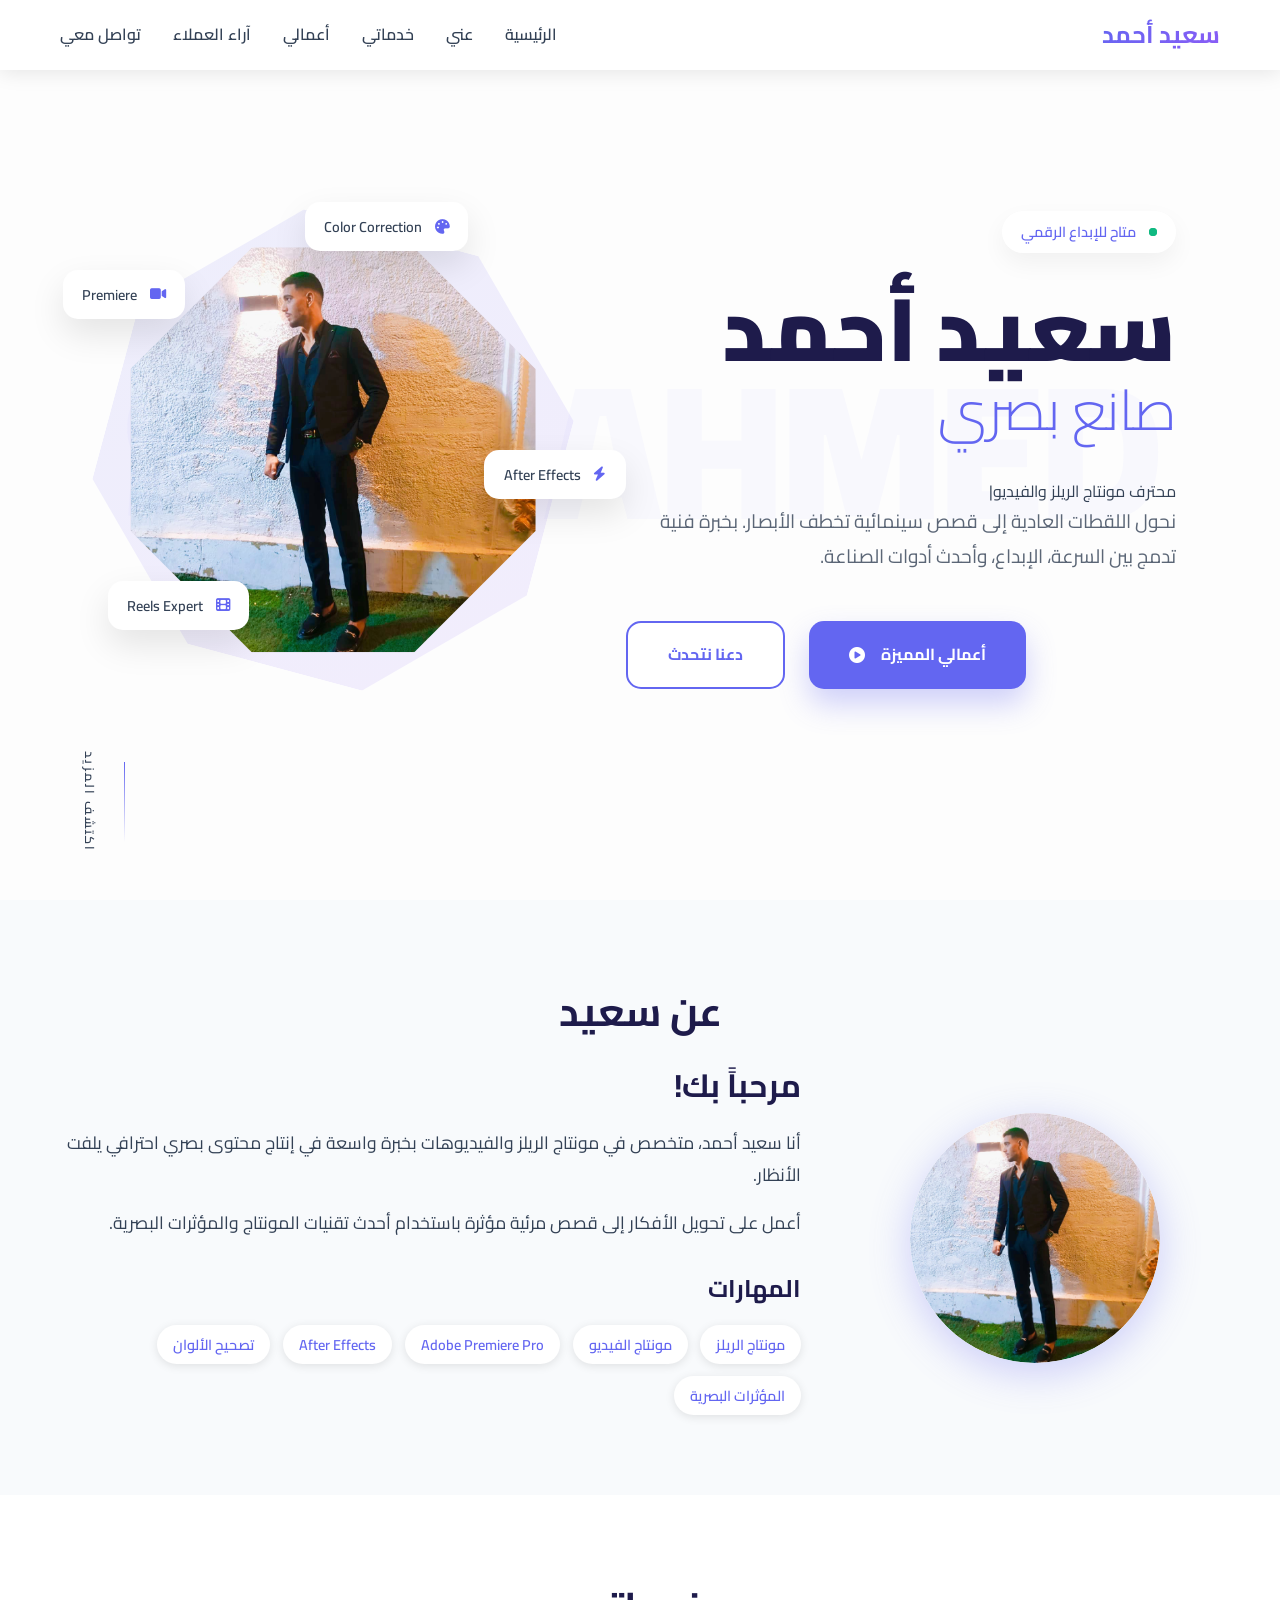
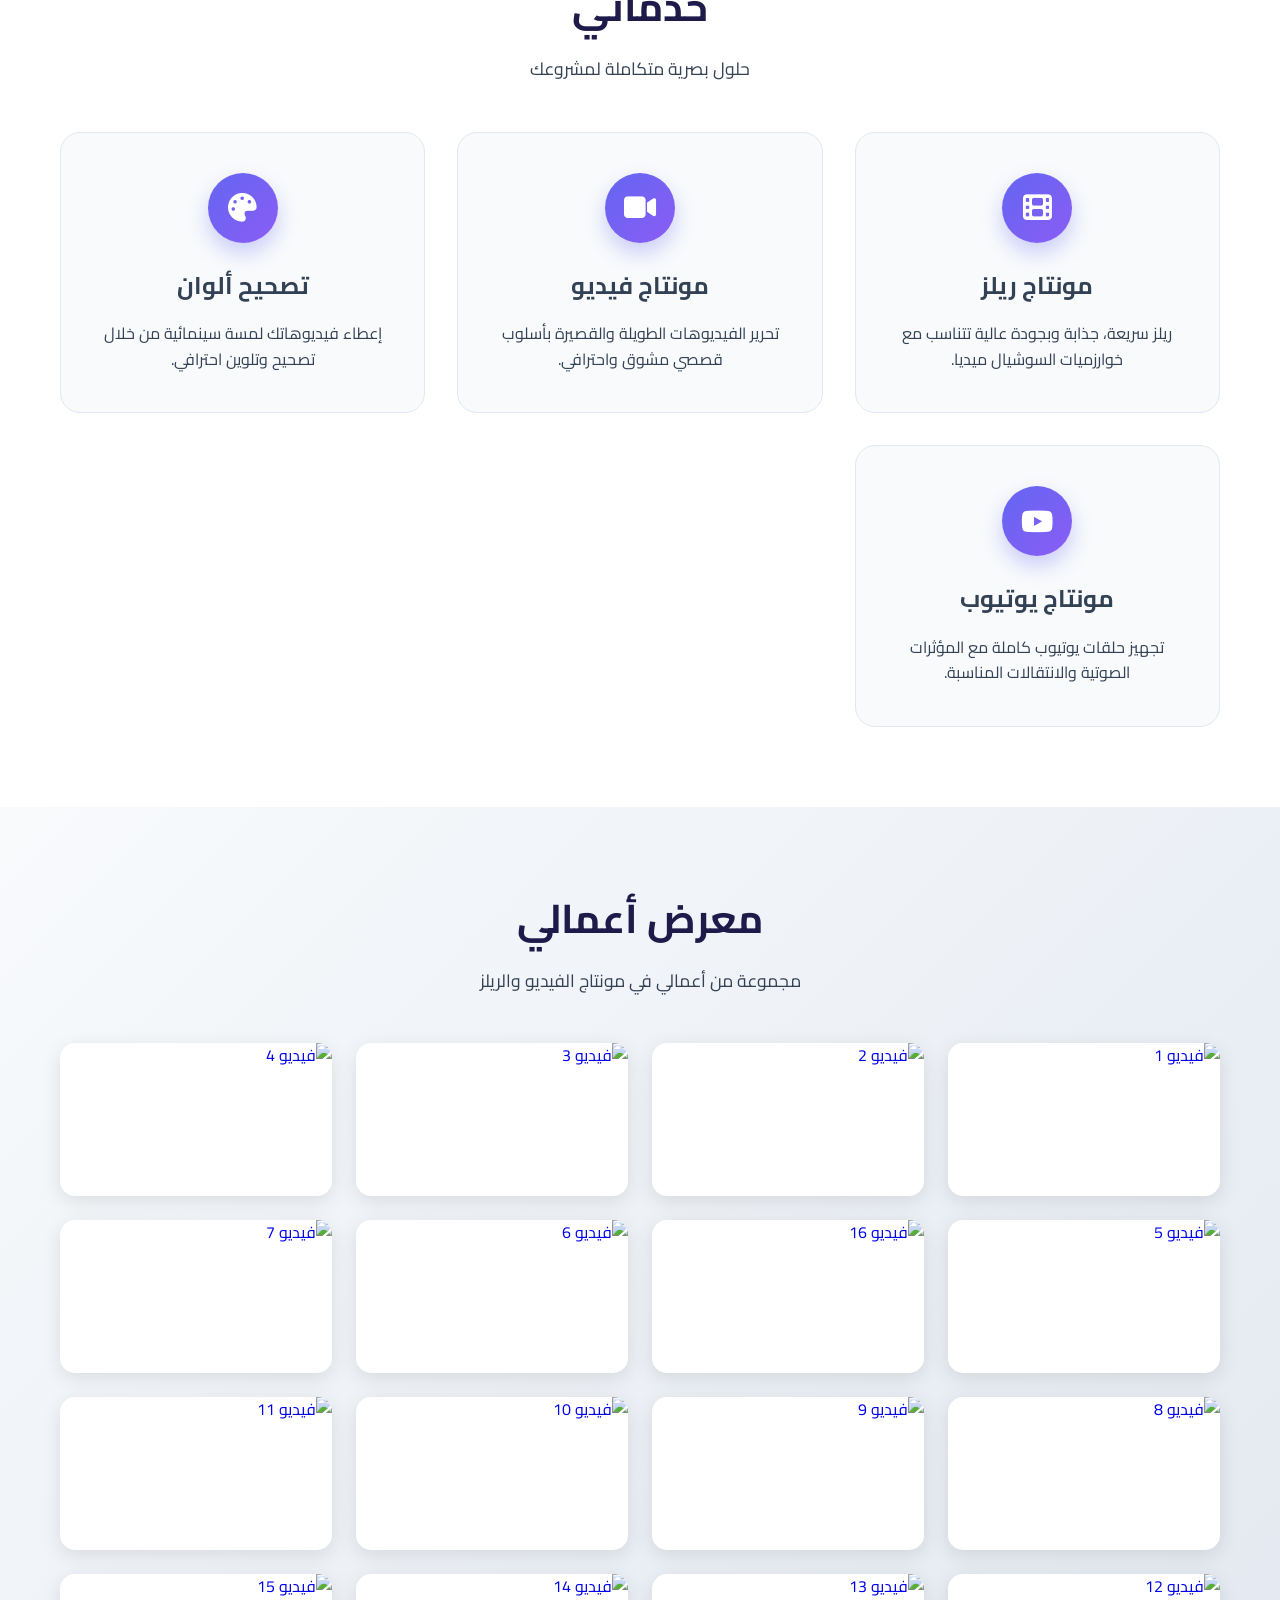
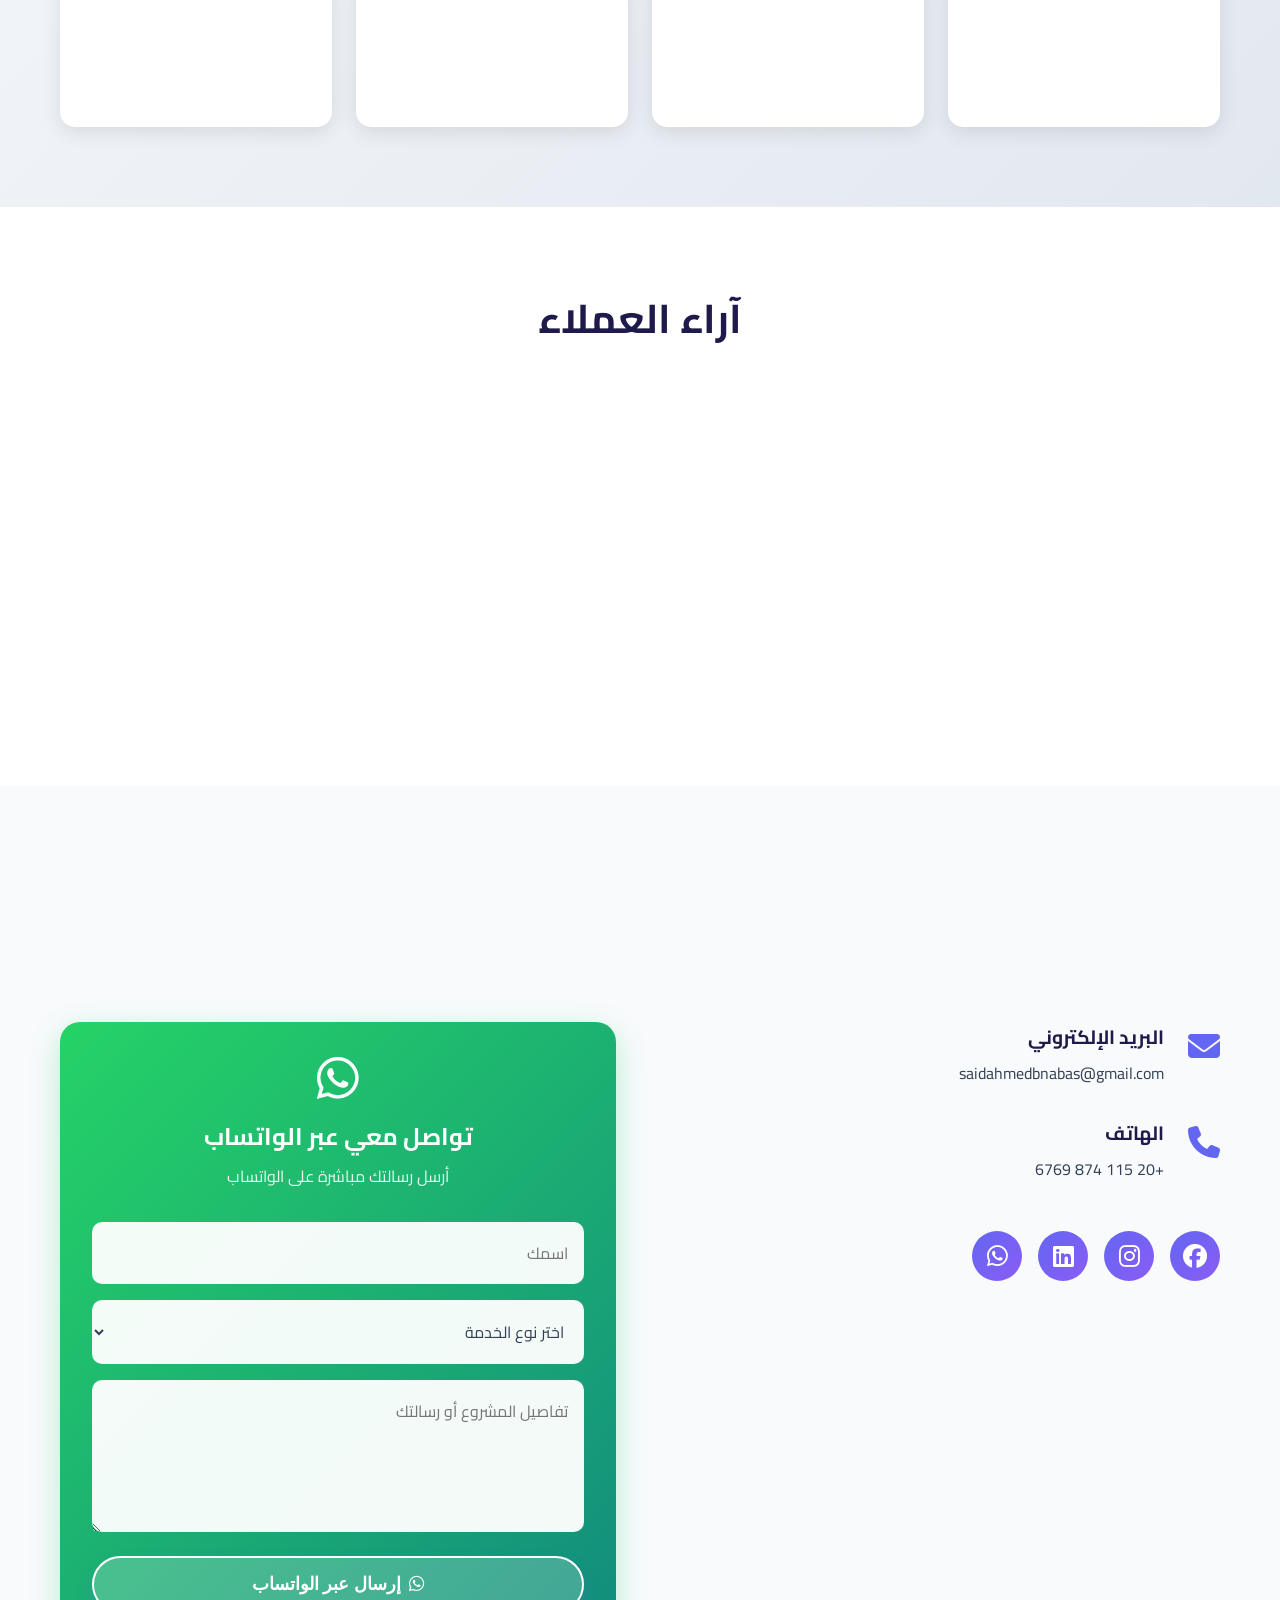
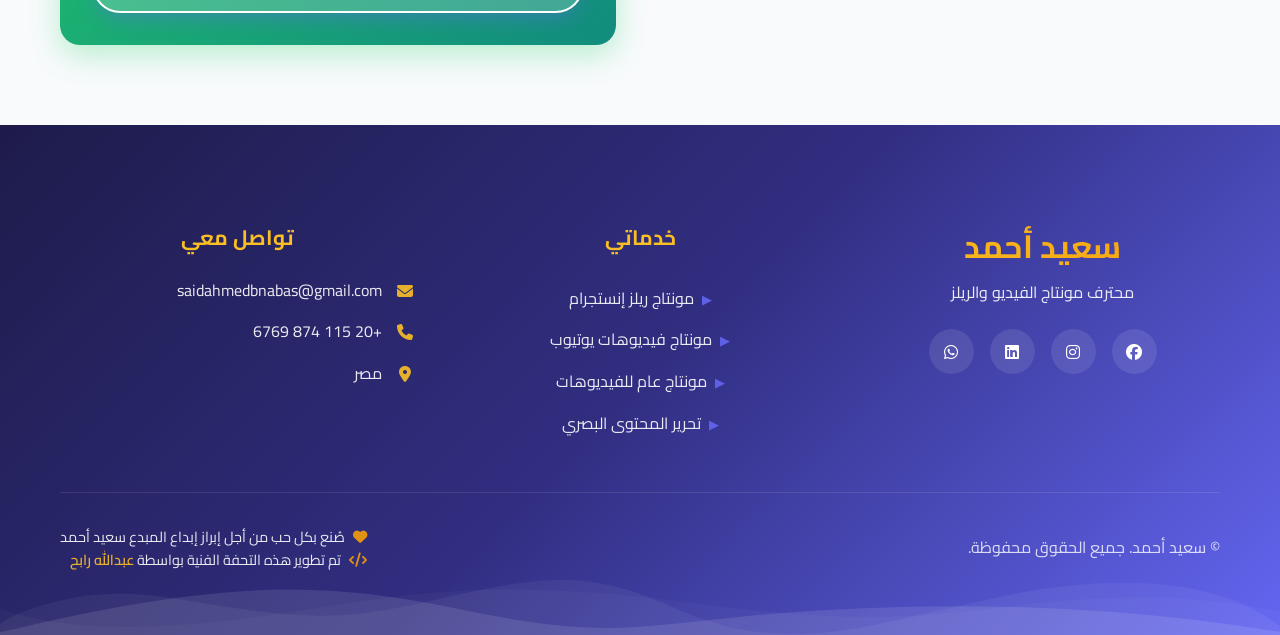
==== commit 4f39f4ad: "feat: Add a professional preloader with animated styling and JavaScript fade-out functionality." ====
--- a/index.html
+++ b/index.html
@@ -82,7 +82,19 @@
 </head>
 
 <body>
-    <!-- Navigation -->
+    <!-- Professional Preloader -->
+    <div id="preloader" class="preloader">
+        <div class="loader-content">
+            <div class="loader-lens">
+                <i class="fas fa-camera-retro"></i>
+            </div>
+            <div class="loader-progress">
+                <div class="progress-bar"></div>
+            </div>
+            <span class="loader-text">جاري تحضير الإبداع...</span>
+        </div>
+    </div>
+
     <nav class="navbar">
         <div class="container">
             <div class="logo">سعيد أحمد</div>
@@ -191,8 +203,6 @@
         </div>
     </section>
 
-
-
     <!-- Services Section -->
     <section id="services" class="services">
         <div class="container">
@@ -222,6 +232,7 @@
             </div>
         </div>
     </section>
+
     <!-- Portfolio Section -->
     <section id="portfolio" class="portfolio">
         <div class="container">
@@ -407,10 +418,6 @@
             </div>
         </div>
     </section>
-
-
-
-
 
     <!-- Testimonials Section -->
     <section id="testimonials" class="testimonials">
--- a/style.css
+++ b/style.css
@@ -36,6 +36,89 @@
     max-width: 1200px;
     margin: 0 auto;
     padding: 0 20px;
+}
+
+/* Professional Preloader Styling */
+.preloader {
+    position: fixed;
+    top: 0;
+    left: 0;
+    width: 100%;
+    height: 100%;
+    background: #fdfdfd;
+    display: flex;
+    justify-content: center;
+    align-items: center;
+    z-index: 99999;
+    transition: opacity 0.8s cubic-bezier(0.645, 0.045, 0.355, 1);
+}
+
+.preloader.loaded {
+    opacity: 0;
+    pointer-events: none;
+}
+
+.loader-content {
+    text-align: center;
+}
+
+.loader-lens {
+    font-size: 3.5rem;
+    color: var(--primary-color);
+    margin-bottom: 2rem;
+    position: relative;
+    animation: lens-pulse 1.5s infinite ease-in-out;
+}
+
+.loader-lens::after {
+    content: '';
+    position: absolute;
+    top: -15px;
+    left: -15px;
+    right: -15px;
+    bottom: -15px;
+    border: 3px solid rgba(99, 102, 241, 0.1);
+    border-radius: 50%;
+    animation: lens-rotate 3s infinite linear;
+}
+
+@keyframes lens-pulse {
+    0%, 100% { transform: scale(1); opacity: 1; }
+    50% { transform: scale(1.1); opacity: 0.7; }
+}
+
+@keyframes lens-rotate {
+    from { transform: rotate(0deg); }
+    to { transform: rotate(360deg); }
+}
+
+.loader-progress {
+    width: 200px;
+    height: 2px;
+    background: rgba(0,0,0,0.05);
+    margin: 1rem auto;
+    border-radius: 10px;
+    overflow: hidden;
+}
+
+.progress-bar {
+    width: 0%;
+    height: 100%;
+    background: var(--gradient);
+    animation: progress-fill 2s forwards;
+}
+
+@keyframes progress-fill {
+    0% { width: 0; }
+    100% { width: 100%; }
+}
+
+.loader-text {
+    font-weight: 600;
+    color: var(--text-color);
+    letter-spacing: 1px;
+    font-size: 0.9rem;
+    opacity: 0.6;
 }
 
 /* Navbar */
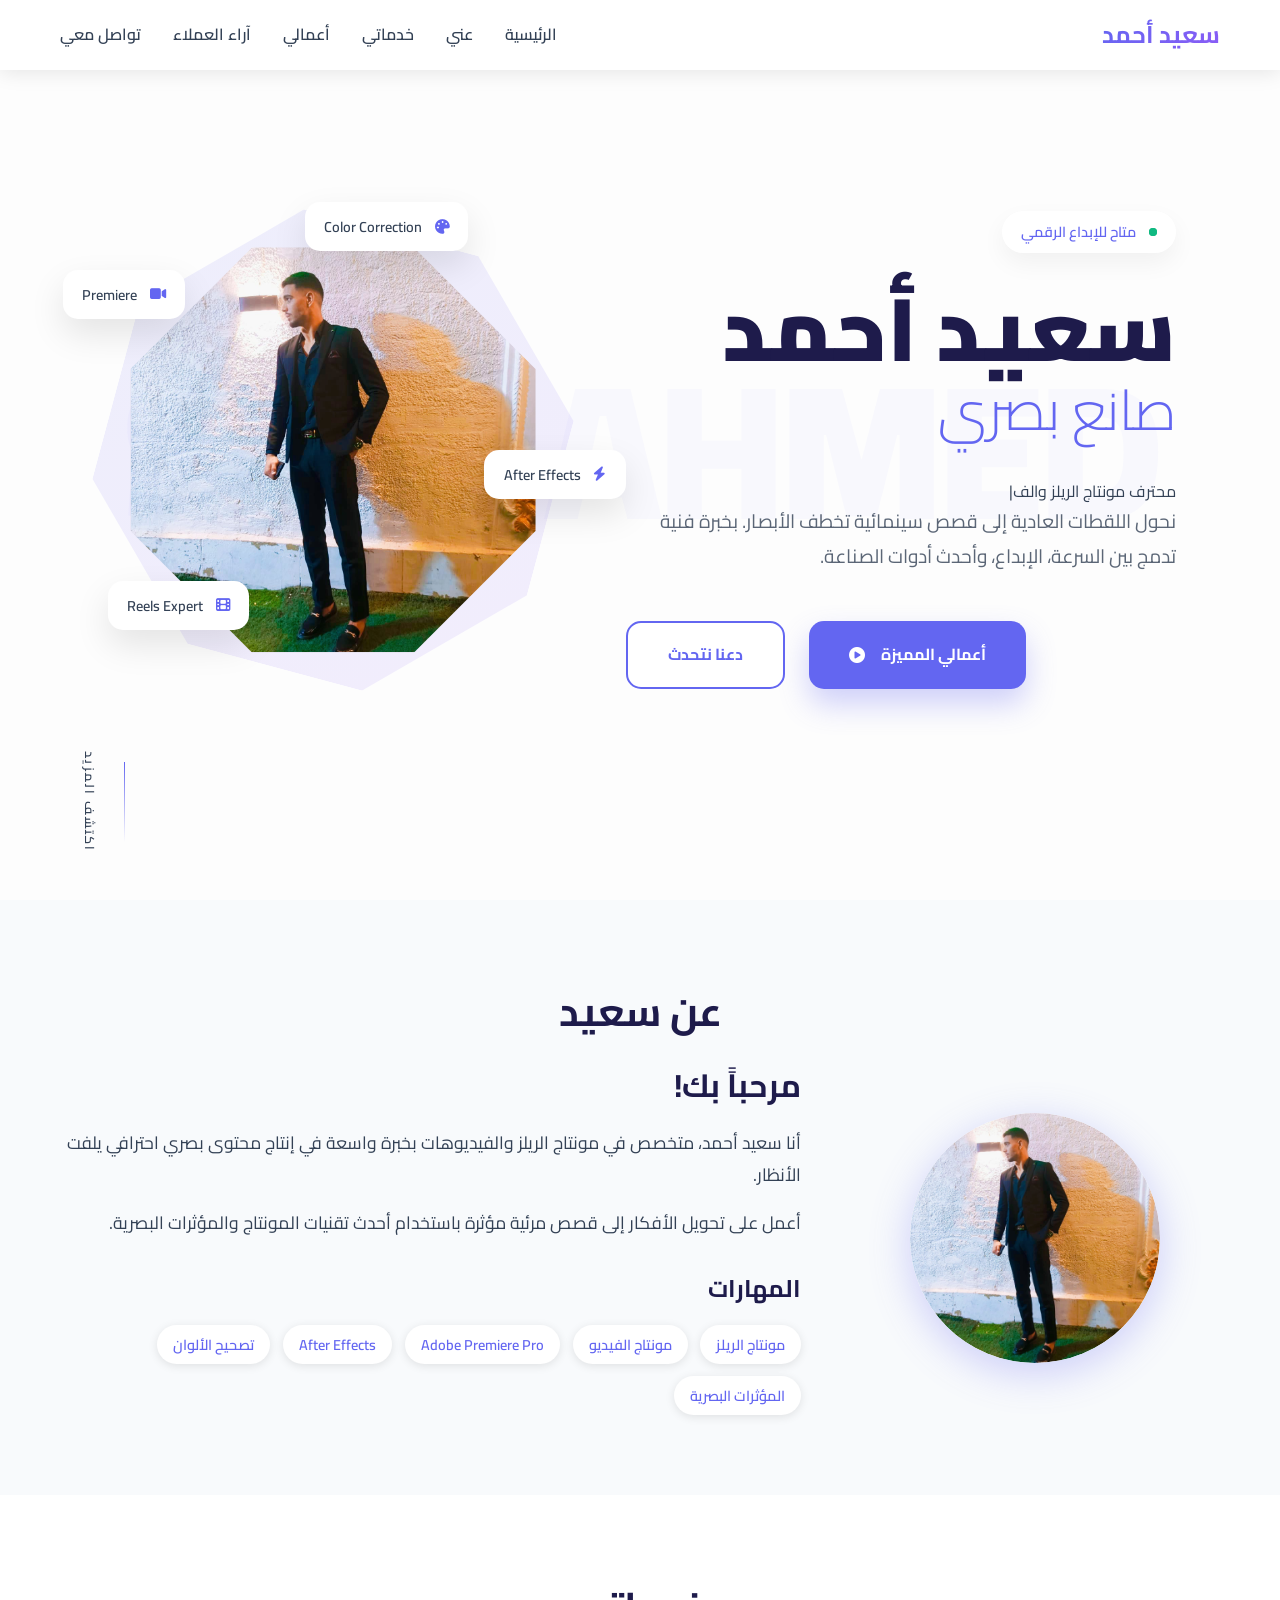
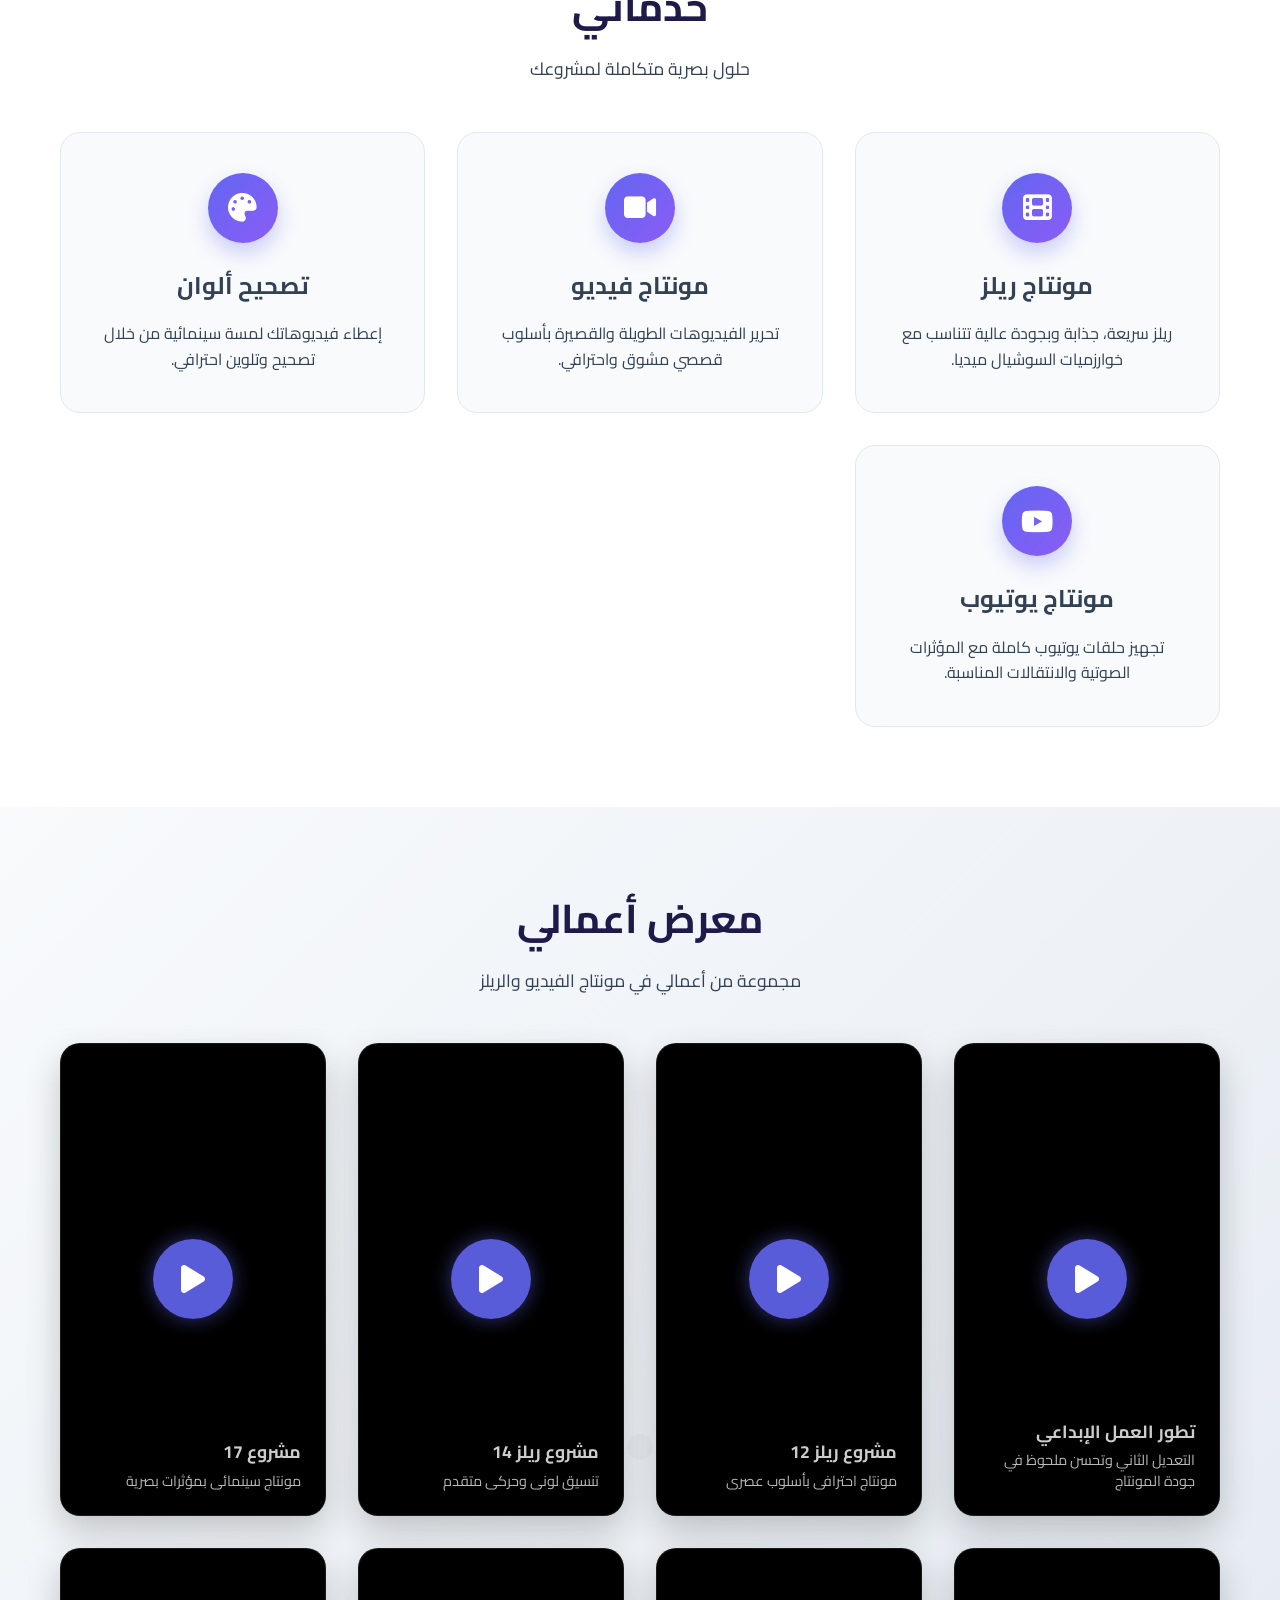
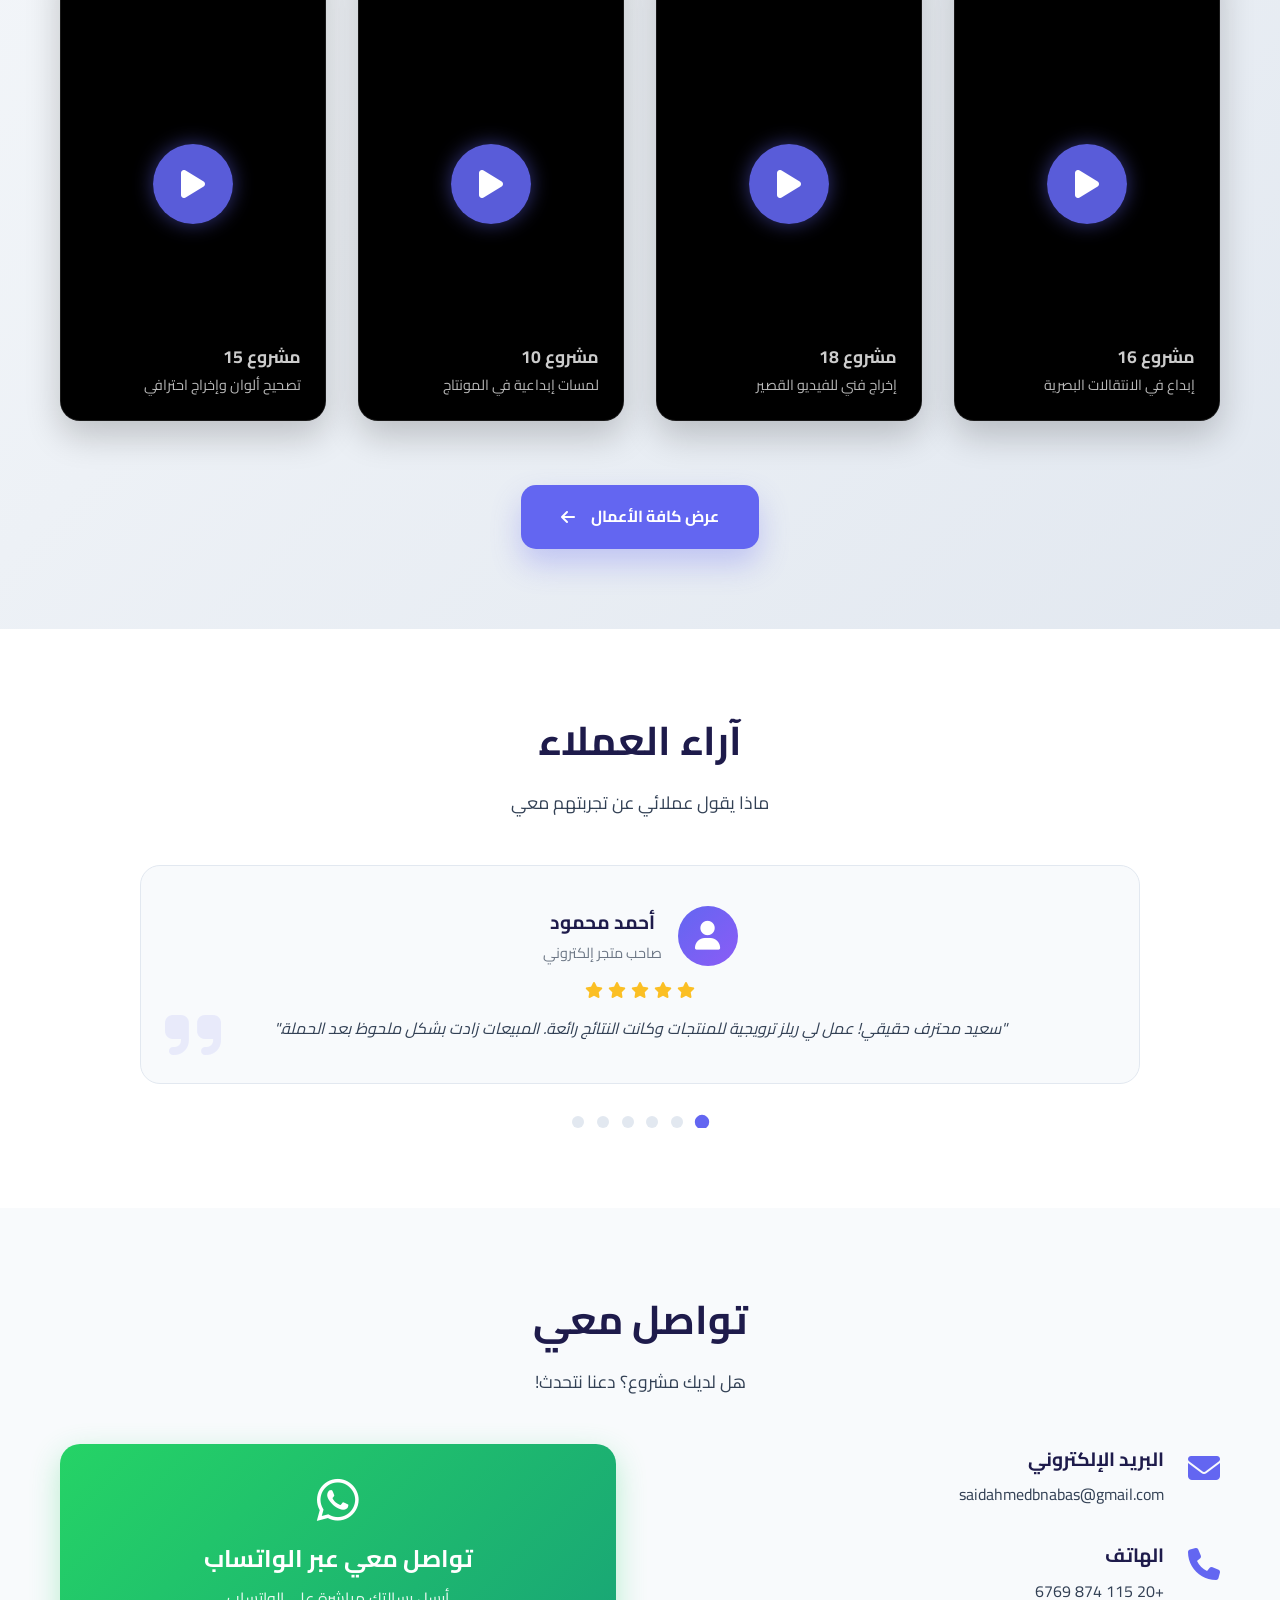
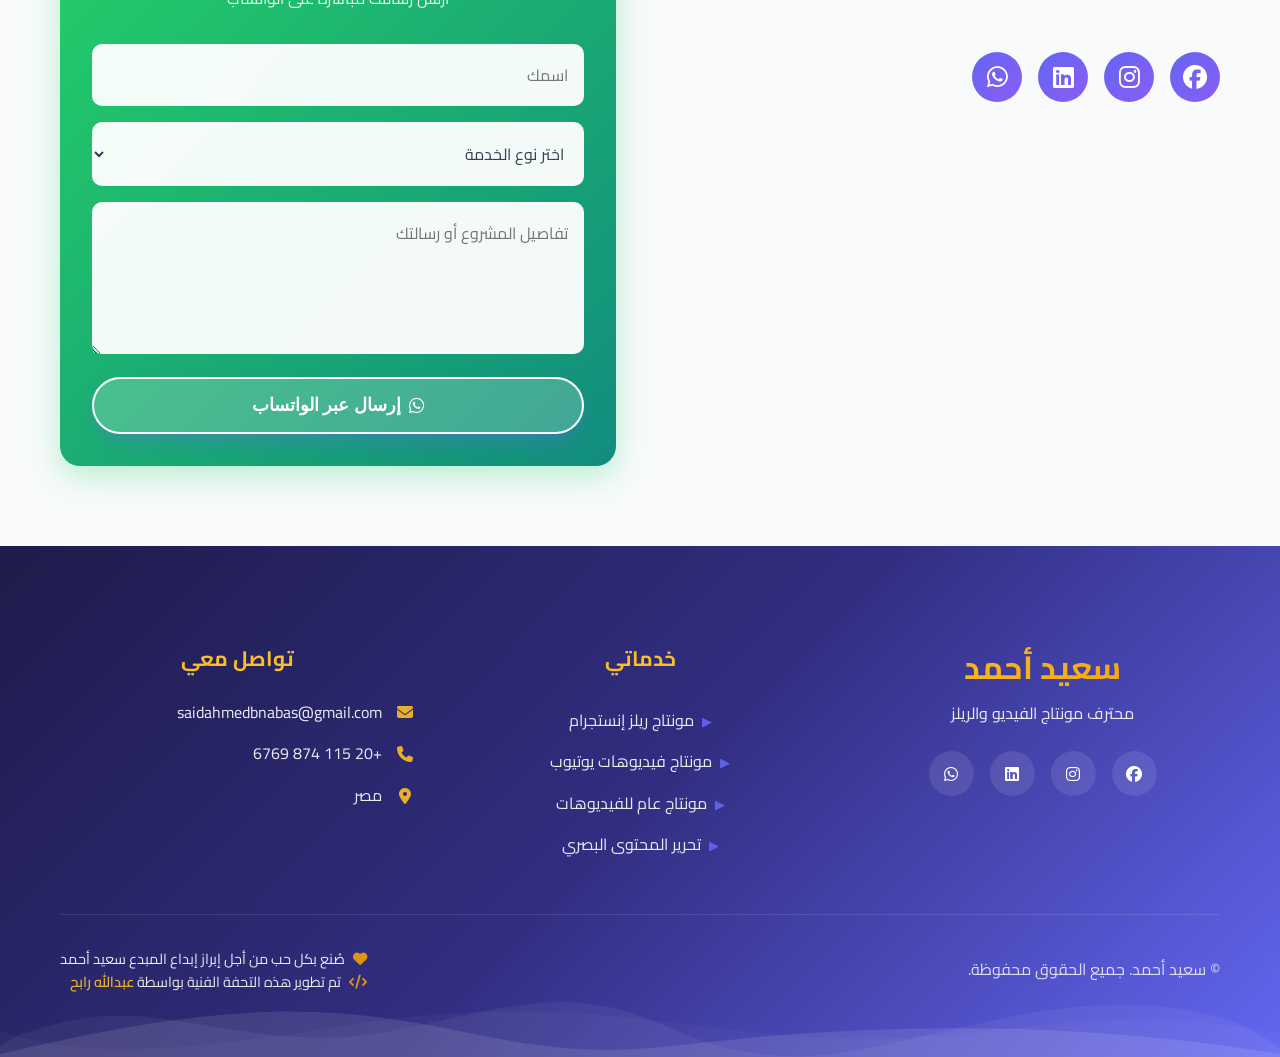
==== commit 3c02edb5: "update" ====
--- a/index.html
+++ b/index.html
@@ -240,180 +240,19 @@
             <p class="section-subtitle fade-in-element">مجموعة من أعمالي في مونتاج الفيديو والريلز</p>
 
             <!-- Portfolio Grid -->
-            <div class="portfolio-grid">
-                <a href="https://drive.google.com/file/d/12VdddxyxRtHhatB0JFHWmq_n_ZZR40DE/view?usp=sharing"
-                    target="_blank" rel="noopener noreferrer" class="portfolio-item fade-in-element">
-                    <div class="video-thumbnail">
-                        <img src="https://drive.google.com/thumbnail?id=12VdddxyxRtHhatB0JFHWmq_n_ZZR40DE&sz=w400"
-                            alt="فيديو 1" loading="lazy">
-                        <div class="play-overlay">
-                            <i class="fas fa-play"></i>
-                        </div>
-                    </div>
-                </a>
-
-                <a href="https://drive.google.com/file/d/1O_h02HLoyLbwPbEehmDOpttK02YyAk8C/view?usp=sharing"
-                    target="_blank" rel="noopener noreferrer" class="portfolio-item fade-in-element">
-                    <div class="video-thumbnail">
-                        <img src="https://drive.google.com/thumbnail?id=1O_h02HLoyLbwPbEehmDOpttK02YyAk8C&sz=w400"
-                            alt="فيديو 2" loading="lazy">
-                        <div class="play-overlay">
-                            <i class="fas fa-play"></i>
-                        </div>
-                    </div>
-                </a>
-
-                <a href="https://drive.google.com/file/d/1QuMU_UFisleHCdfT23aVT2ft62f_-Zdv/view?usp=sharing"
-                    target="_blank" rel="noopener noreferrer" class="portfolio-item fade-in-element">
-                    <div class="video-thumbnail">
-                        <img src="https://drive.google.com/thumbnail?id=1QuMU_UFisleHCdfT23aVT2ft62f_-Zdv&sz=w400"
-                            alt="فيديو 3" loading="lazy">
-                        <div class="play-overlay">
-                            <i class="fas fa-play"></i>
-                        </div>
-                    </div>
-                </a>
-
-                <a href="https://drive.google.com/file/d/1UmmMoHtj8FR2u3-HxihhHp8rTeScarZ1/view?usp=sharing"
-                    target="_blank" rel="noopener noreferrer" class="portfolio-item fade-in-element">
-                    <div class="video-thumbnail">
-                        <img src="https://drive.google.com/thumbnail?id=1UmmMoHtj8FR2u3-HxihhHp8rTeScarZ1&sz=w400"
-                            alt="فيديو 4" loading="lazy">
-                        <div class="play-overlay">
-                            <i class="fas fa-play"></i>
-                        </div>
-                    </div>
-                </a>
-
-                <a href="https://drive.google.com/file/d/1d84q4xlW8NY4i3nYjqwsbkYgWkV0L3He/view?usp=sharing"
-                    target="_blank" rel="noopener noreferrer" class="portfolio-item fade-in-element">
-                    <div class="video-thumbnail">
-                        <img src="https://drive.google.com/thumbnail?id=1d84q4xlW8NY4i3nYjqwsbkYgWkV0L3He&sz=w400"
-                            alt="فيديو 5" loading="lazy">
-                        <div class="play-overlay">
-                            <i class="fas fa-play"></i>
-                        </div>
-                    </div>
-                </a>
-                <a href="https://drive.google.com/file/d/1VTLrK8v5KxTZ39fEQVwOe9bnSN1fwynf/view?usp=sharing"
-                    target="_blank" rel="noopener noreferrer" class="portfolio-item fade-in-element">
-                    <div class="video-thumbnail">
-                        <img src="https://drive.google.com/thumbnail?id=1VTLrK8v5KxTZ39fEQVwOe9bnSN1fwynf&sz=w400"
-                            alt="فيديو 16" loading="lazy">
-                        <div class="play-overlay">
-                            <i class="fas fa-play"></i>
-                        </div>
-                    </div>
-                </a>
-
-                <a href="https://drive.google.com/file/d/1fLJxnvhNRFCPYUecLc63ijDOmGgLH5V5/view?usp=sharing"
-                    target="_blank" rel="noopener noreferrer" class="portfolio-item fade-in-element">
-                    <div class="video-thumbnail">
-                        <img src="https://drive.google.com/thumbnail?id=1fLJxnvhNRFCPYUecLc63ijDOmGgLH5V5&sz=w400"
-                            alt="فيديو 6" loading="lazy">
-                        <div class="play-overlay">
-                            <i class="fas fa-play"></i>
-                        </div>
-                    </div>
-                </a>
-
-                <a href="https://drive.google.com/file/d/16K_GnZ6ArKlRtSqgiF06bwGLhaPAiOvV/view?usp=sharing"
-                    target="_blank" rel="noopener noreferrer" class="portfolio-item fade-in-element">
-                    <div class="video-thumbnail">
-                        <img src="https://drive.google.com/thumbnail?id=16K_GnZ6ArKlRtSqgiF06bwGLhaPAiOvV&sz=w400"
-                            alt="فيديو 7" loading="lazy">
-                        <div class="play-overlay">
-                            <i class="fas fa-play"></i>
-                        </div>
-                    </div>
-                </a>
-
-                <a href="https://drive.google.com/file/d/1DkwIgc0Ur1aPOl60MLZJ28FrUImuHJtu/view?usp=sharing"
-                    target="_blank" rel="noopener noreferrer" class="portfolio-item fade-in-element">
-                    <div class="video-thumbnail">
-                        <img src="https://drive.google.com/thumbnail?id=1DkwIgc0Ur1aPOl60MLZJ28FrUImuHJtu&sz=w400"
-                            alt="فيديو 8" loading="lazy">
-                        <div class="play-overlay">
-                            <i class="fas fa-play"></i>
-                        </div>
-                    </div>
-                </a>
-
-                <a href="https://drive.google.com/file/d/1E-KE26CM_ygy_-qxT0qRBFkwwyxkLl0-/view?usp=sharing"
-                    target="_blank" rel="noopener noreferrer" class="portfolio-item fade-in-element">
-                    <div class="video-thumbnail">
-                        <img src="https://drive.google.com/thumbnail?id=1E-KE26CM_ygy_-qxT0qRBFkwwyxkLl0-&sz=w400"
-                            alt="فيديو 9" loading="lazy">
-                        <div class="play-overlay">
-                            <i class="fas fa-play"></i>
-                        </div>
-                    </div>
-                </a>
-
-                <a href="https://drive.google.com/file/d/1LHeqopwYXf7MS9M127n4yvkXBpL9OLYN/view?usp=sharing"
-                    target="_blank" rel="noopener noreferrer" class="portfolio-item fade-in-element">
-                    <div class="video-thumbnail">
-                        <img src="https://drive.google.com/thumbnail?id=1LHeqopwYXf7MS9M127n4yvkXBpL9OLYN&sz=w400"
-                            alt="فيديو 10" loading="lazy">
-                        <div class="play-overlay">
-                            <i class="fas fa-play"></i>
-                        </div>
-                    </div>
-                </a>
-
-                <a href="https://drive.google.com/file/d/1LTHk7ZbkxOTlpG3uzj0Zx4L3rBOimQ4z/view?usp=sharing"
-                    target="_blank" rel="noopener noreferrer" class="portfolio-item fade-in-element">
-                    <div class="video-thumbnail">
-                        <img src="https://drive.google.com/thumbnail?id=1LTHk7ZbkxOTlpG3uzj0Zx4L3rBOimQ4z&sz=w400"
-                            alt="فيديو 11" loading="lazy">
-                        <div class="play-overlay">
-                            <i class="fas fa-play"></i>
-                        </div>
-                    </div>
-                </a>
-
-                <a href="https://drive.google.com/file/d/1m5IsZucyjIWCMef2trQzh5ibMANtyGtD/view?usp=sharing"
-                    target="_blank" rel="noopener noreferrer" class="portfolio-item fade-in-element">
-                    <div class="video-thumbnail">
-                        <img src="https://drive.google.com/thumbnail?id=1m5IsZucyjIWCMef2trQzh5ibMANtyGtD&sz=w400"
-                            alt="فيديو 12" loading="lazy">
-                        <div class="play-overlay">
-                            <i class="fas fa-play"></i>
-                        </div>
-                    </div>
-                </a>
-
-                <a href="https://drive.google.com/file/d/1nAUmNKrXPsic8pYFWdWT-lz8HI9-18IH/view?usp=sharing"
-                    target="_blank" rel="noopener noreferrer" class="portfolio-item fade-in-element">
-                    <div class="video-thumbnail">
-                        <img src="https://drive.google.com/thumbnail?id=1nAUmNKrXPsic8pYFWdWT-lz8HI9-18IH&sz=w400"
-                            alt="فيديو 13" loading="lazy">
-                        <div class="play-overlay">
-                            <i class="fas fa-play"></i>
-                        </div>
-                    </div>
-                </a>
-
-                <a href="https://drive.google.com/file/d/1s6x5nLJf2-W6X3a_uV7Z6YqoGKD9lS8d/view?usp=sharing"
-                    target="_blank" rel="noopener noreferrer" class="portfolio-item fade-in-element">
-                    <div class="video-thumbnail">
-                        <img src="https://drive.google.com/thumbnail?id=1s6x5nLJf2-W6X3a_uV7Z6YqoGKD9lS8d&sz=w400"
-                            alt="فيديو 14" loading="lazy">
-                        <div class="play-overlay">
-                            <i class="fas fa-play"></i>
-                        </div>
-                    </div>
-                </a>
-
-                <a href="https://drive.google.com/file/d/1t7jxBRuijXKgF92RFYecBjqy9b8wYqT2/view?usp=sharing"
-                    target="_blank" rel="noopener noreferrer" class="portfolio-item fade-in-element">
-                    <div class="video-thumbnail">
-                        <img src="https://drive.google.com/thumbnail?id=1t7jxBRuijXKgF92RFYecBjqy9b8wYqT2&sz=w400"
-                            alt="فيديو 15" loading="lazy">
-                        <div class="play-overlay">
-                            <i class="fas fa-play"></i>
-                        </div>
-                    </div>
+            <div id="cloudinary-portfolio-grid" class="portfolio-grid">
+                <!-- Videos will be injected here via JavaScript -->
+                <div class="portfolio-loader">
+                    <i class="fas fa-circle-notch fa-spin"></i>
+                    <span>جاري تحميل الإبداع...</span>
+                </div>
+            </div>
+            
+            <!-- View All Portfolio Button -->
+            <div class="view-all-container">
+                <a href="portfolio.html" class="btn-creative btn-primary-v2">
+                    <span>عرض كافة الأعمال</span>
+                    <i class="fas fa-arrow-left"></i>
                 </a>
             </div>
         </div>
--- a/style.css
+++ b/style.css
@@ -83,19 +83,33 @@
 }
 
 @keyframes lens-pulse {
-    0%, 100% { transform: scale(1); opacity: 1; }
-    50% { transform: scale(1.1); opacity: 0.7; }
+
+    0%,
+    100% {
+        transform: scale(1);
+        opacity: 1;
+    }
+
+    50% {
+        transform: scale(1.1);
+        opacity: 0.7;
+    }
 }
 
 @keyframes lens-rotate {
-    from { transform: rotate(0deg); }
-    to { transform: rotate(360deg); }
+    from {
+        transform: rotate(0deg);
+    }
+
+    to {
+        transform: rotate(360deg);
+    }
 }
 
 .loader-progress {
     width: 200px;
     height: 2px;
-    background: rgba(0,0,0,0.05);
+    background: rgba(0, 0, 0, 0.05);
     margin: 1rem auto;
     border-radius: 10px;
     overflow: hidden;
@@ -109,8 +123,13 @@
 }
 
 @keyframes progress-fill {
-    0% { width: 0; }
-    100% { width: 100%; }
+    0% {
+        width: 0;
+    }
+
+    100% {
+        width: 100%;
+    }
 }
 
 .loader-text {
@@ -192,7 +211,7 @@
     align-items: center;
     position: relative;
     overflow: hidden;
-    background: #fdfdfd; 
+    background: #fdfdfd;
     padding: 100px 0;
 }
 
@@ -232,7 +251,7 @@
     background: white;
     padding: 0.6rem 1.2rem;
     border-radius: 50px;
-    box-shadow: 0 10px 25px rgba(0,0,0,0.05);
+    box-shadow: 0 10px 25px rgba(0, 0, 0, 0.05);
     margin-bottom: 2rem;
     font-size: 0.9rem;
     font-weight: 600;
@@ -258,8 +277,15 @@
 }
 
 @keyframes pulse-green {
-    0% { transform: scale(1); opacity: 0.8; }
-    100% { transform: scale(3); opacity: 0; }
+    0% {
+        transform: scale(1);
+        opacity: 0.8;
+    }
+
+    100% {
+        transform: scale(3);
+        opacity: 0;
+    }
 }
 
 .creative-title {
@@ -315,9 +341,17 @@
 }
 
 @keyframes rotate-slow {
-    from { transform: rotate(0deg) scale(1); }
-    50% { transform: rotate(180deg) scale(1.1); }
-    to { transform: rotate(360deg) scale(1); }
+    from {
+        transform: rotate(0deg) scale(1);
+    }
+
+    50% {
+        transform: rotate(180deg) scale(1.1);
+    }
+
+    to {
+        transform: rotate(360deg) scale(1);
+    }
 }
 
 .profile-mask {
@@ -329,7 +363,7 @@
     clip-path: polygon(30% 0%, 70% 0%, 100% 30%, 100% 70%, 70% 100%, 30% 100%, 0% 70%, 0% 30%);
     overflow: hidden;
     z-index: 5;
-    box-shadow: 0 30px 60px rgba(0,0,0,0.1);
+    box-shadow: 0 30px 60px rgba(0, 0, 0, 0.1);
 }
 
 .profile-hero-img {
@@ -349,7 +383,7 @@
     background: white;
     padding: 0.8rem 1.2rem;
     border-radius: 15px;
-    box-shadow: 0 15px 35px rgba(0,0,0,0.1);
+    box-shadow: 0 15px 35px rgba(0, 0, 0, 0.1);
     display: flex;
     align-items: center;
     gap: 0.8rem;
@@ -360,16 +394,44 @@
     cursor: default;
 }
 
-.floating-tag i { color: var(--primary-color); }
-
-.tag-1 { top: 10%; left: -10%; animation: float-v2 4s infinite ease-in-out; }
-.tag-2 { top: 50%; right: -15%; animation: float-v2 5s infinite ease-in-out 1s; }
-.tag-3 { bottom: 10%; left: 0%; animation: float-v2 6s infinite ease-in-out 0.5s; }
-.tag-4 { top: -5%; right: 20%; animation: float-v2 4.5s infinite ease-in-out 1.5s; }
+.floating-tag i {
+    color: var(--primary-color);
+}
+
+.tag-1 {
+    top: 10%;
+    left: -10%;
+    animation: float-v2 4s infinite ease-in-out;
+}
+
+.tag-2 {
+    top: 50%;
+    right: -15%;
+    animation: float-v2 5s infinite ease-in-out 1s;
+}
+
+.tag-3 {
+    bottom: 10%;
+    left: 0%;
+    animation: float-v2 6s infinite ease-in-out 0.5s;
+}
+
+.tag-4 {
+    top: -5%;
+    right: 20%;
+    animation: float-v2 4.5s infinite ease-in-out 1.5s;
+}
 
 @keyframes float-v2 {
-    0%, 100% { transform: translateY(0); }
-    50% { transform: translateY(-20px); }
+
+    0%,
+    100% {
+        transform: translateY(0);
+    }
+
+    50% {
+        transform: translateY(-20px);
+    }
 }
 
 /* Buttons Artistic */
@@ -377,6 +439,7 @@
     display: flex;
     gap: 1.5rem;
     justify-content: flex-end;
+    flex-wrap: wrap;
 }
 
 .btn-creative {
@@ -393,6 +456,8 @@
 .btn-primary-v2 {
     background: var(--primary-color);
     color: white;
+    min-width: 150px;
+    width: auto;
     box-shadow: 0 15px 30px rgba(99, 102, 241, 0.3);
 }
 
@@ -403,6 +468,8 @@
 
 .btn-outline-v2 {
     background: white;
+    min-width: 150px;
+    width: auto;
     color: var(--primary-color);
     border: 2px solid var(--primary-color);
 }
@@ -448,18 +515,46 @@
 }
 
 @keyframes scroll-v2-line {
-    0% { top: -100%; }
-    100% { top: 100%; }
+    0% {
+        top: -100%;
+    }
+
+    100% {
+        top: 100%;
+    }
 }
 
 @media (max-width: 992px) {
-    .hero-layout { grid-template-columns: 1fr; text-align: center; }
-    .hero-text-content { text-align: center; }
-    .hero-desc-v2 { margin: 0 auto 3rem; }
-    .hero-cta-group { justify-content: center; }
-    .creative-frame-container { width: 350px; height: 350px; margin-top: 3rem; }
-    .title-main { font-size: 4rem; }
-    .title-accent { font-size: 2.5rem; }
+    .hero-layout {
+        grid-template-columns: 1fr;
+        text-align: center;
+    }
+
+    .hero-text-content {
+        text-align: center;
+    }
+
+    .hero-desc-v2 {
+        margin: 0 auto 3rem;
+    }
+
+    .hero-cta-group {
+        justify-content: center;
+    }
+
+    .creative-frame-container {
+        width: 350px;
+        height: 350px;
+        margin-top: 3rem;
+    }
+
+    .title-main {
+        font-size: 4rem;
+    }
+
+    .title-accent {
+        font-size: 2.5rem;
+    }
 }
 
 .btn {
@@ -1077,109 +1172,160 @@
     animation-delay: 1.5s;
 }
 
-/* Portfolio Grid with Video Thumbnails */
+/* Professional Cloudinary Portfolio Grid */
 .portfolio-grid {
     display: grid;
-    grid-template-columns: repeat(auto-fit, minmax(250px, 1fr));
-    gap: 1.5rem;
+    grid-template-columns: repeat(4, 1fr);
+    gap: 2rem;
     margin-top: 3rem;
 }
 
-.portfolio-item {
-    display: block;
-    text-decoration: none;
-    border-radius: 15px;
-    overflow: hidden;
-    transition: all 0.3s ease;
-    box-shadow: 0 5px 20px rgba(0, 0, 0, 0.1);
-    background: white;
-}
-
-.portfolio-item:hover {
-    transform: translateY(-10px);
-    box-shadow: 0 15px 40px rgba(0, 0, 0, 0.15);
-}
-
-.video-thumbnail {
+@media (max-width: 1100px) {
+    .portfolio-grid {
+        grid-template-columns: repeat(3, 1fr);
+    }
+}
+
+@media (max-width: 850px) {
+    .portfolio-grid {
+        grid-template-columns: repeat(2, 1fr);
+    }
+}
+
+@media (max-width: 550px) {
+    .portfolio-grid {
+        grid-template-columns: repeat(1, 1fr);
+    }
+}
+
+.portfolio-loader {
+    grid-column: 1 / -1;
+    display: flex;
+    flex-direction: column;
+    align-items: center;
+    justify-content: center;
+    padding: 5rem 0;
+    color: var(--primary-color);
+    gap: 1rem;
+}
+
+.portfolio-loader i {
+    font-size: 3rem;
+}
+
+.video-wrapper {
     position: relative;
     width: 100%;
-    aspect-ratio: 16/9;
+    aspect-ratio: 9/16;
+    background: #000;
+    border-radius: 20px;
     overflow: hidden;
-}
-
-.video-thumbnail img {
+    box-shadow: 0 15px 35px rgba(0, 0, 0, 0.2);
+    cursor: pointer;
+    transition: all 0.4s cubic-bezier(0.175, 0.885, 0.32, 1.275);
+    border: 1px solid rgba(255, 255, 255, 0.1);
+}
+
+.video-wrapper:hover {
+    transform: translateY(-10px) scale(1.02);
+    box-shadow: 0 25px 50px rgba(0, 0, 0, 0.3);
+}
+
+.video-wrapper video {
     width: 100%;
     height: 100%;
     object-fit: cover;
-    transition: transform 0.3s ease;
-}
-
-.portfolio-item:hover .video-thumbnail img {
-    transform: scale(1.05);
-}
-
-.play-overlay {
+    display: block;
+}
+
+.video-wrapper .play-overlay {
     position: absolute;
-    top: 0;
+    top: 50%;
+    left: 50%;
+    transform: translate(-50%, -50%);
+    width: 80px;
+    height: 80px;
+    background: rgba(99, 102, 241, 0.9);
+    border-radius: 50%;
+    display: flex;
+    align-items: center;
+    justify-content: center;
+    color: white;
+    font-size: 2rem;
+    transition: all 0.4s ease;
+    z-index: 10;
+    pointer-events: none;
+    box-shadow: 0 0 20px rgba(99, 102, 241, 0.5);
+}
+
+.video-wrapper:hover .play-overlay {
+    background: var(--gradient);
+    transform: translate(-50%, -50%) scale(1.1);
+    box-shadow: 0 0 30px rgba(139, 92, 246, 0.6);
+}
+
+.video-wrapper.playing .play-overlay {
+    opacity: 0;
+    transform: translate(-50%, -50%) scale(1.5);
+}
+
+/* Video Information Overlay */
+.video-info-overlay {
+    position: absolute;
+    bottom: 0;
     left: 0;
     right: 0;
-    bottom: 0;
-    background: rgba(0, 0, 0, 0.4);
-    display: flex;
-    align-items: center;
-    justify-content: center;
-    opacity: 0;
-    transition: all 0.3s ease;
-}
-
-.portfolio-item:hover .play-overlay {
+    padding: 2rem 1.5rem 1.5rem;
+    background: linear-gradient(to top, rgba(0, 0, 0, 0.9) 0%, transparent 100%);
+    color: white;
+    opacity: 0.8;
+    transition: all 0.4s ease;
+    z-index: 5;
+    pointer-events: none;
+}
+
+.video-wrapper:hover .video-info-overlay {
     opacity: 1;
-}
-
-.play-overlay i {
-    font-size: 3rem;
-    color: white;
-    background: rgba(99, 102, 241, 0.9);
-    width: 80px;
-    height: 80px;
-    border-radius: 50%;
-    display: flex;
-    align-items: center;
-    justify-content: center;
-    transform: scale(0.8);
-    transition: all 0.3s ease;
-}
-
-.portfolio-item:hover .play-overlay i {
-    transform: scale(1);
-    background: var(--gradient);
-    box-shadow: 0 10px 30px rgba(99, 102, 241, 0.4);
-}
-
-/* Responsive for Portfolio Grid */
+    padding-bottom: 2rem;
+}
+
+.video-info-overlay h3 {
+    font-size: 1.1rem;
+    font-weight: 700;
+    margin-bottom: 0.3rem;
+    text-shadow: 0 2px 4px rgba(0, 0, 0, 0.5);
+}
+
+.video-info-overlay p {
+    font-size: 0.9rem;
+    opacity: 0.9;
+    line-height: 1.4;
+    display: -webkit-box;
+    -webkit-line-clamp: 2;
+    line-clamp: 2;
+    -webkit-box-orient: vertical;
+    overflow: hidden;
+}
+
 @media (max-width: 768px) {
     .portfolio-grid {
-        grid-template-columns: repeat(auto-fit, minmax(200px, 1fr));
-        gap: 1rem;
-    }
-
-    .play-overlay i {
-        font-size: 2.5rem;
+        grid-template-columns: repeat(auto-fit, minmax(240px, 1fr));
+        gap: 1.5rem;
+    }
+
+    .video-wrapper .play-overlay {
         width: 60px;
         height: 60px;
+        font-size: 1.5rem;
     }
 }
 
 @media (max-width: 480px) {
     .portfolio-grid {
-        grid-template-columns: repeat(2, 1fr);
-        gap: 0.8rem;
-    }
-
-    .play-overlay i {
-        font-size: 2rem;
-        width: 50px;
-        height: 50px;
+        grid-template-columns: repeat(1, 1fr);
+        max-width: 320px;
+        margin-left: auto;
+        margin-right: auto;
     }
 }
 
@@ -2069,4 +2215,87 @@
     .nav-actions {
         gap: 1rem;
     }
+}
+
+/* Portfolio Navigation */
+.view-all-container {
+    display: flex;
+    justify-content: center;
+    margin-top: 4rem;
+}
+
+.view-all-container .btn-creative i {
+    transition: transform 0.3s;
+}
+
+.view-all-container .btn-creative:hover i {
+    transform: translateX(-10px);
+}
+
+/* Portfolio Page Specifics */
+.portfolio-page .portfolio {
+    padding-top: 150px;
+}
+
+/* Portfolio Pagination Styles */
+.pagination-container {
+    display: flex;
+    justify-content: center;
+    align-items: center;
+    flex-wrap: wrap;
+    gap: 0.8rem;
+    margin-top: 4rem;
+    padding-bottom: 2rem;
+}
+
+.page-btn {
+    width: 45px;
+    height: 45px;
+    display: flex;
+    align-items: center;
+    justify-content: center;
+    background: white;
+    border: 2px solid var(--border-color);
+    border-radius: 12px;
+    color: var(--text-color);
+    font-weight: 700;
+    font-size: 1rem;
+    cursor: pointer;
+    transition: all 0.3s cubic-bezier(0.175, 0.885, 0.32, 1.275);
+    box-shadow: 0 4px 10px rgba(0, 0, 0, 0.05);
+}
+
+.page-btn:hover {
+    border-color: var(--primary-color);
+    color: var(--primary-color);
+    transform: translateY(-3px);
+    box-shadow: 0 8px 20px rgba(99, 102, 241, 0.15);
+}
+
+.page-btn.active {
+    background: var(--gradient);
+    border-color: transparent;
+    color: white;
+    box-shadow: 0 10px 25px rgba(99, 102, 241, 0.3);
+    transform: scale(1.1);
+}
+
+.page-btn.nav-btn {
+    width: auto;
+    padding: 0 1.2rem;
+}
+
+.page-btn:disabled {
+    opacity: 0.5;
+    cursor: not-allowed;
+    transform: none;
+    box-shadow: none;
+}
+
+@media (max-width: 480px) {
+    .page-btn {
+        width: 40px;
+        height: 40px;
+        font-size: 0.9rem;
+    }
 }
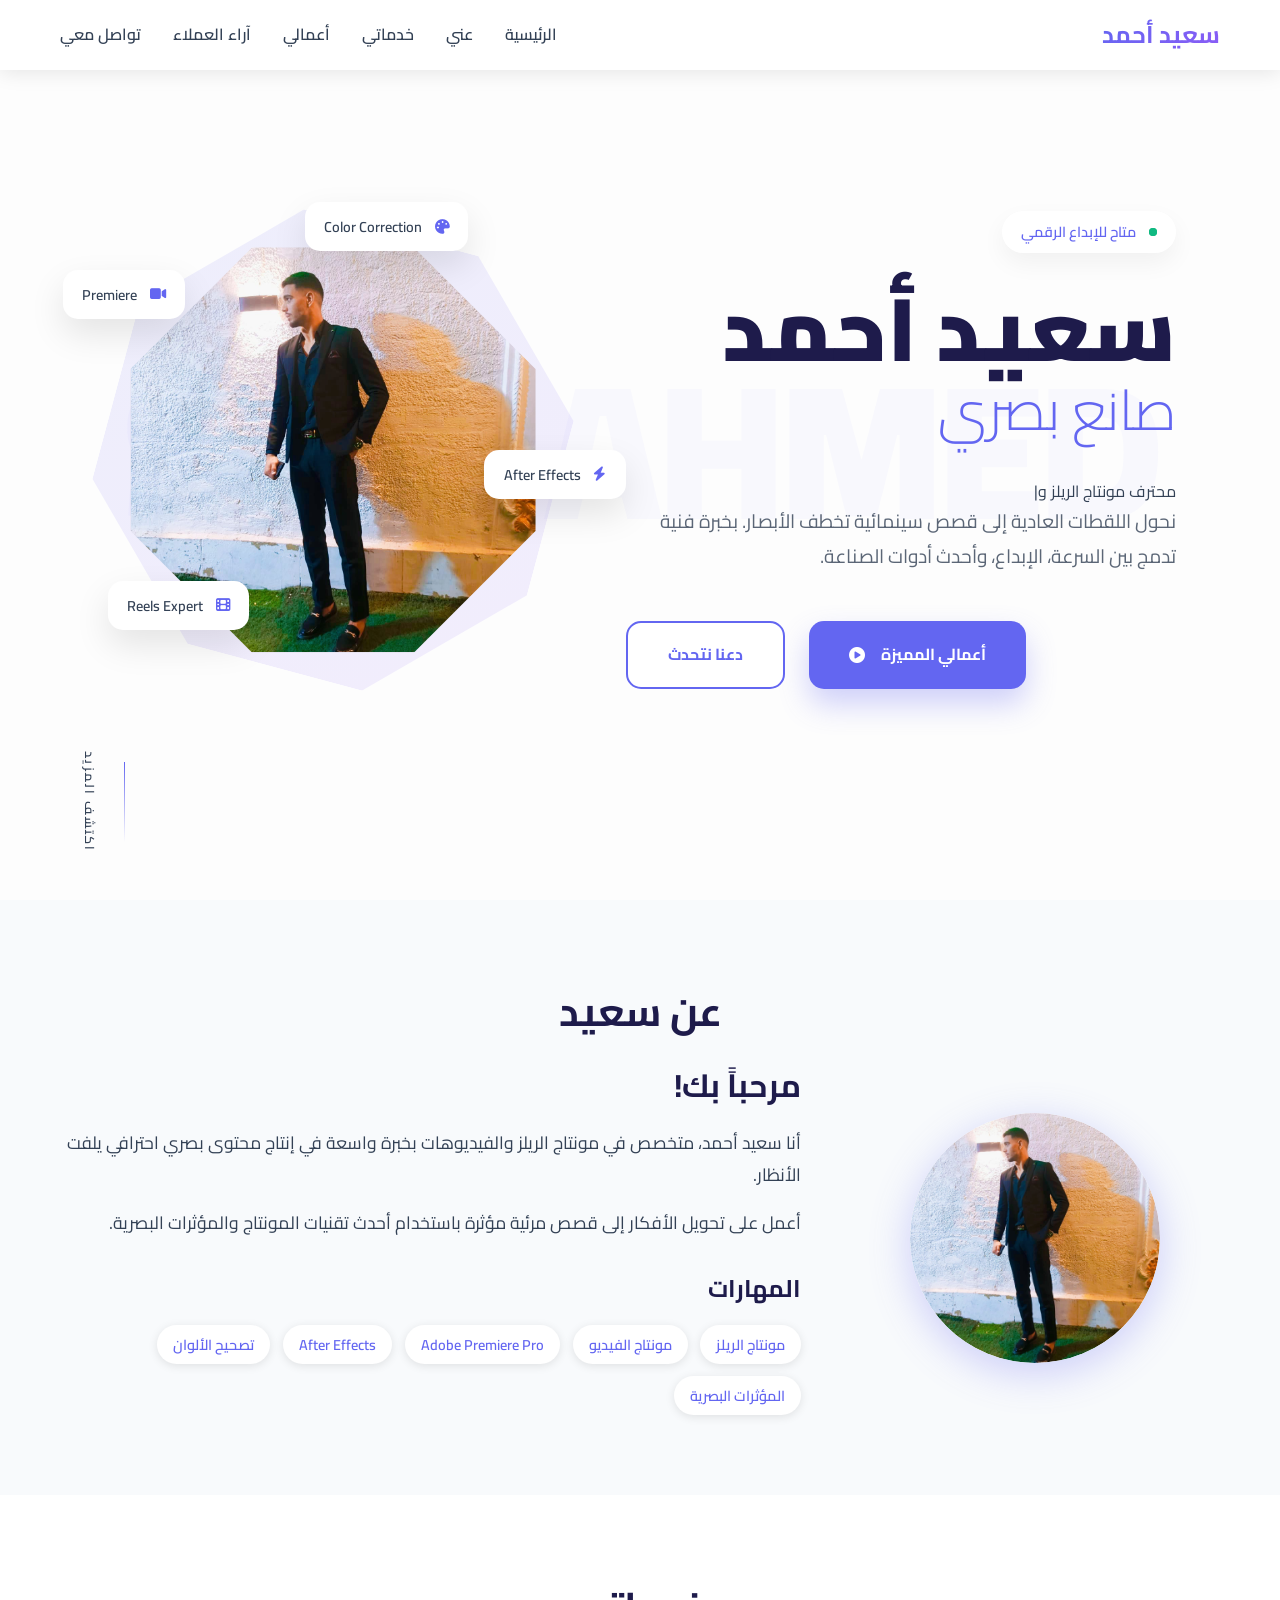
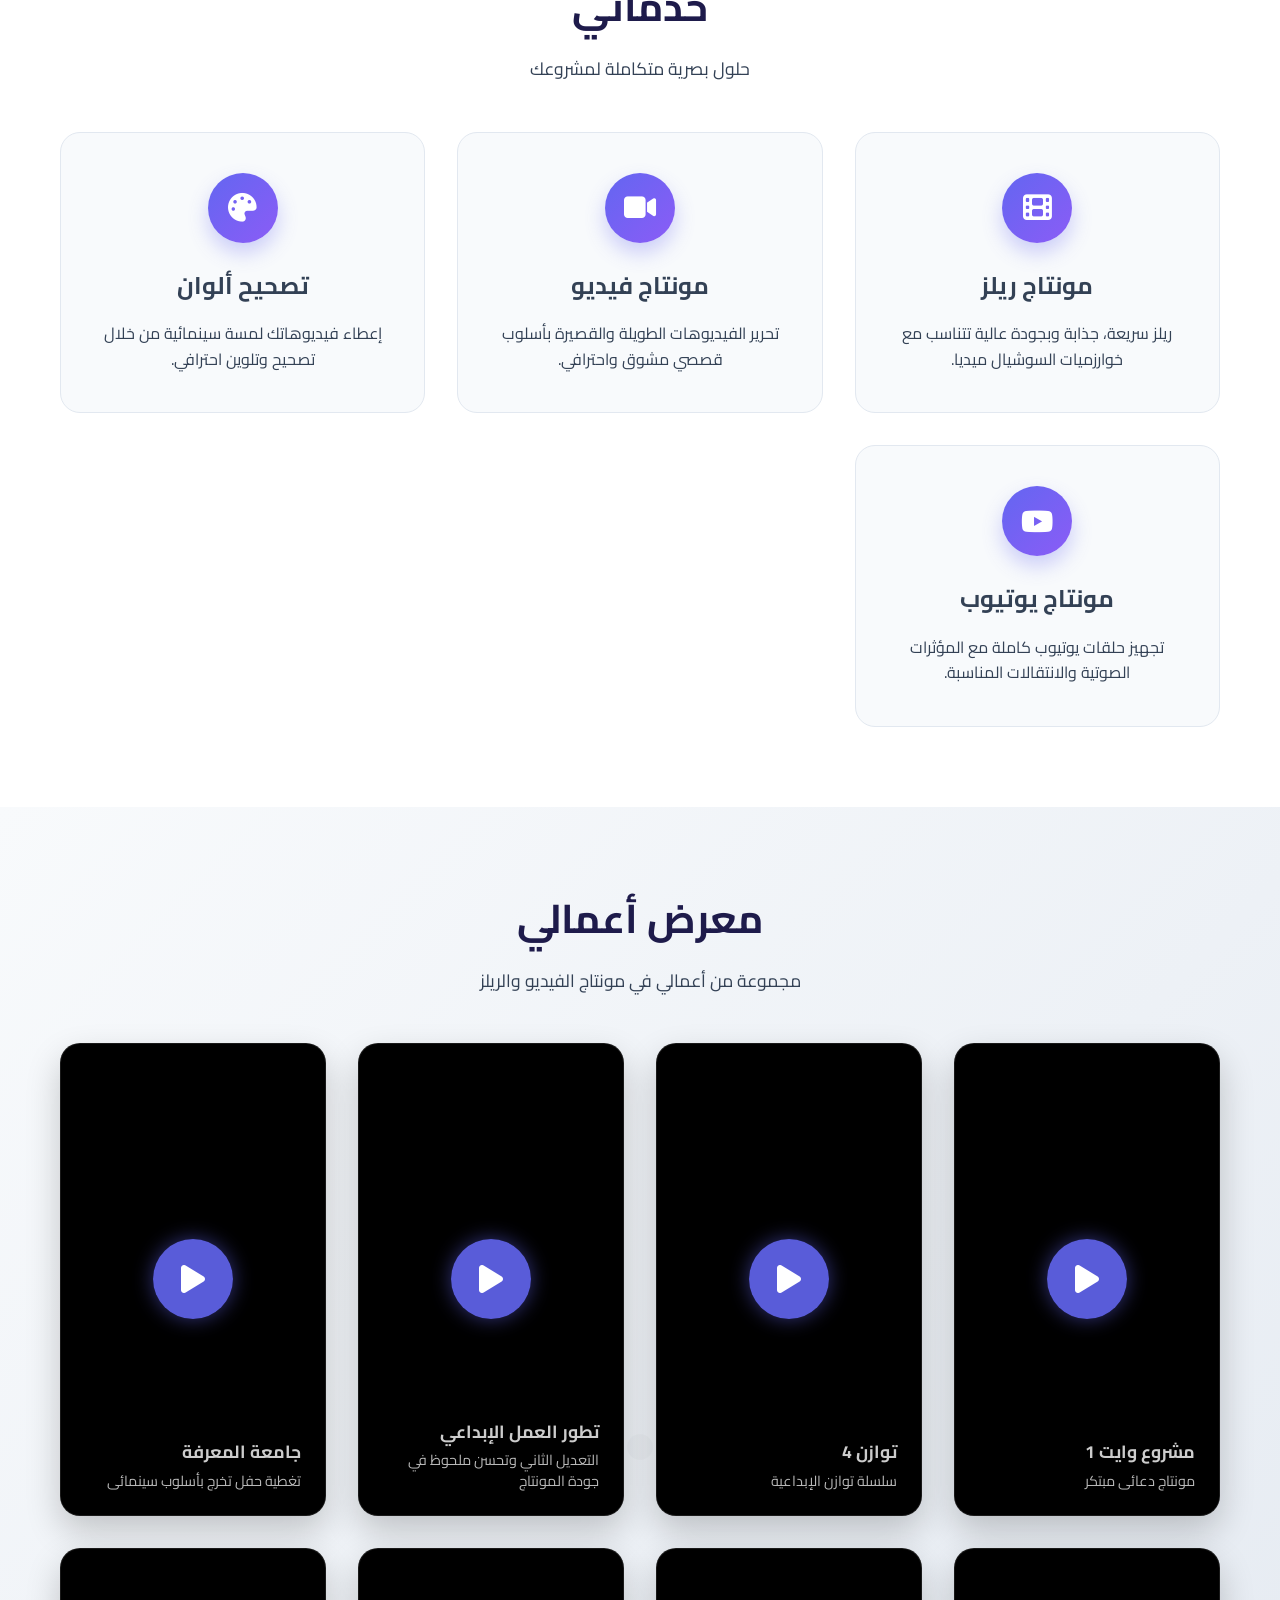
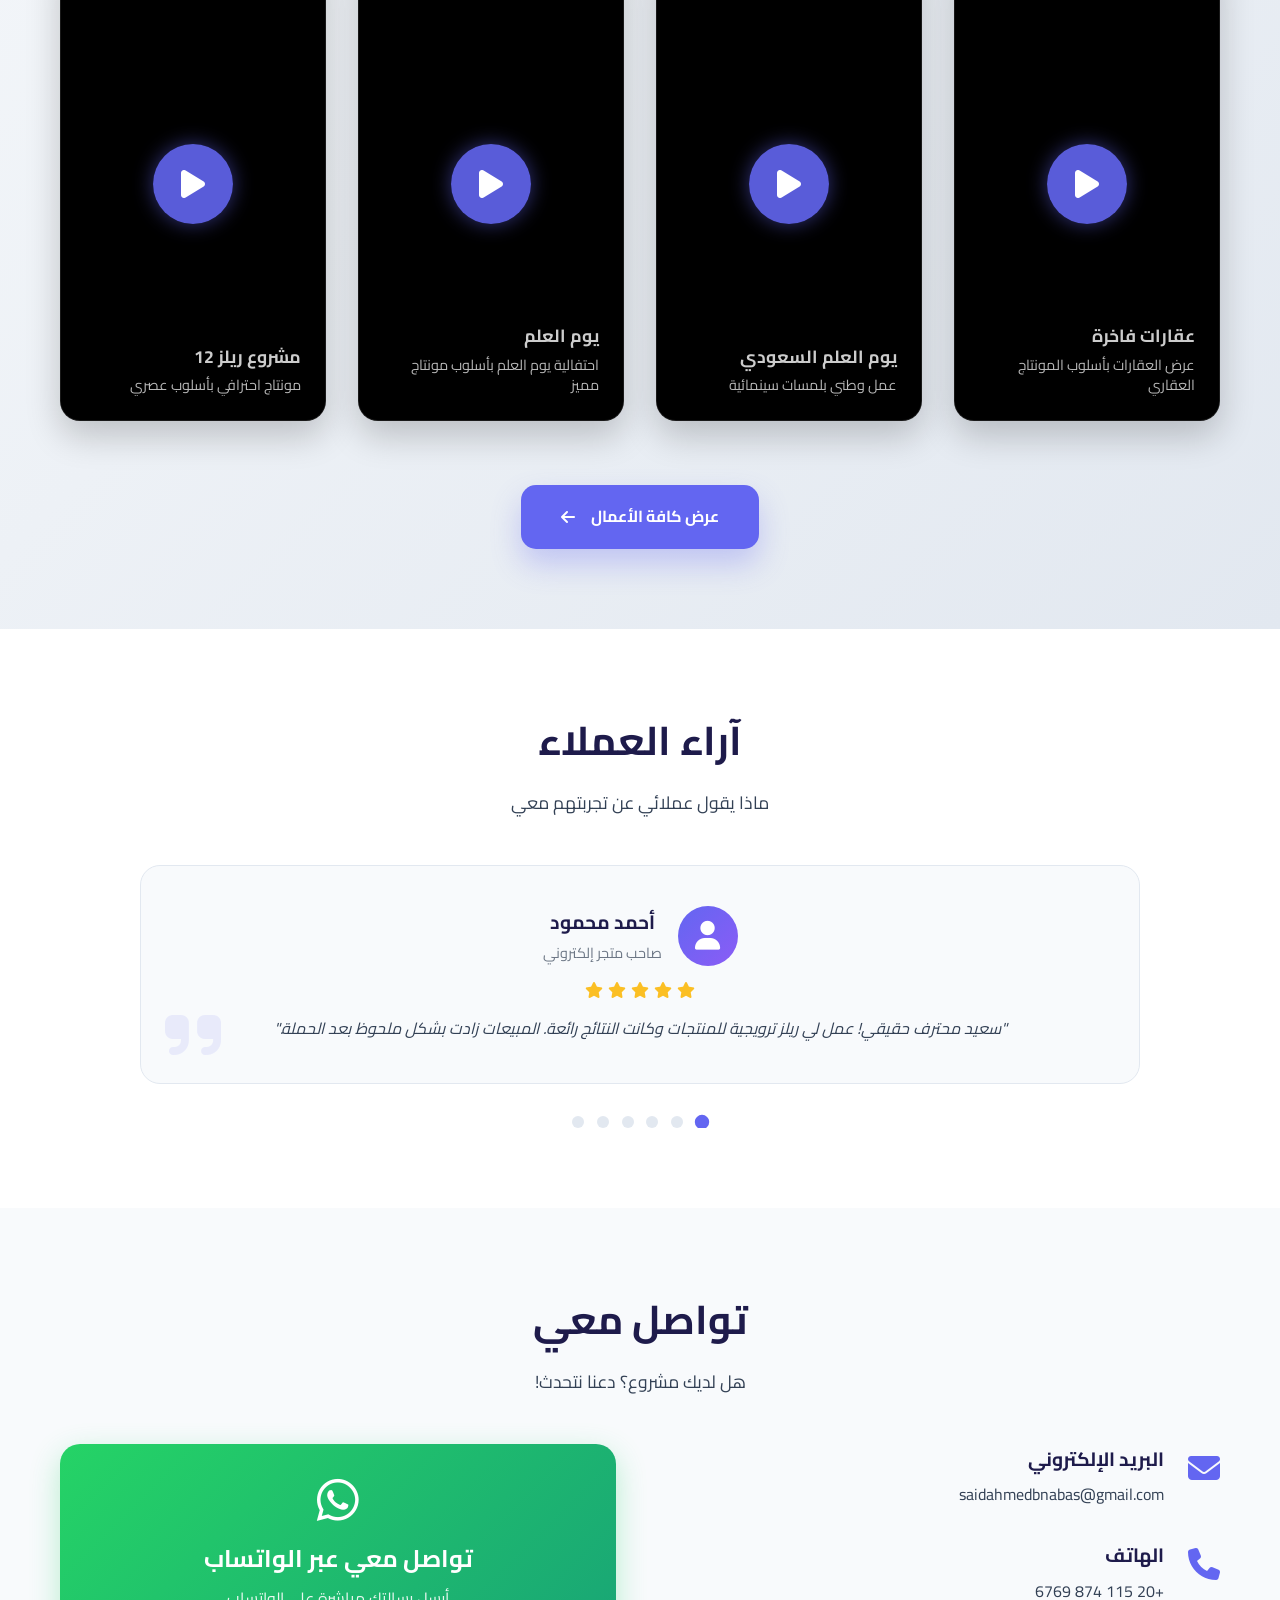
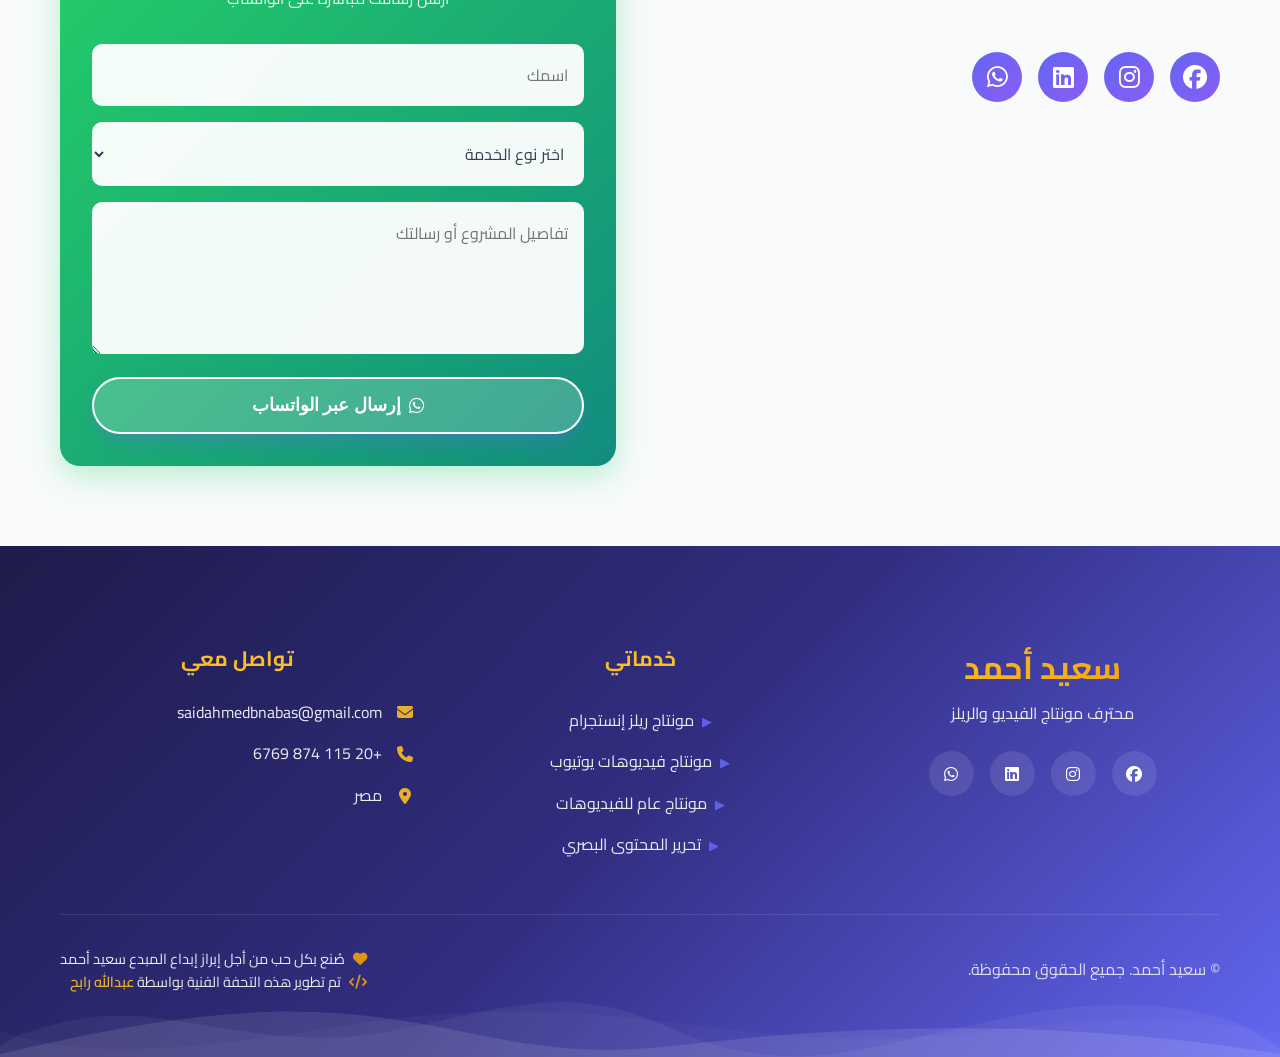
==== commit 2b2c2a7b: "update" ====
--- a/index.html
+++ b/index.html
@@ -578,6 +578,25 @@
         <i class="fas fa-arrow-up"></i>
     </button>
 
+    <!-- Video Lightbox Modal -->
+    <div id="videoModal" class="video-modal">
+        <div class="modal-overlay" onclick="closeVideoModal()"></div>
+        <div class="modal-inner">
+            <button class="close-modal" aria-label="إغلاق" onclick="closeVideoModal()">
+                <i class="fas fa-times"></i>
+            </button>
+            <div class="modal-video-container">
+                <video id="modalVideo" controls playsinline autoplay>
+                    <source src="" type="video/mp4">
+                </video>
+            </div>
+            <div class="modal-info">
+                <h2 id="modalTitle">اسم الفيديو</h2>
+                <p id="modalDesc">وصف الفيديو هنا...</p>
+            </div>
+        </div>
+    </div>
+
     <script src="script.js"></script>
 </body>
 
--- a/style.css
+++ b/style.css
@@ -2298,4 +2298,132 @@
         height: 40px;
         font-size: 0.9rem;
     }
+}
+
+/* Video Modal Styling */
+.video-modal {
+    position: fixed;
+    top: 0;
+    left: 0;
+    width: 100%;
+    height: 100%;
+    z-index: 10000;
+    display: flex;
+    align-items: center;
+    justify-content: center;
+    opacity: 0;
+    visibility: hidden;
+    transition: all 0.4s cubic-bezier(0.4, 0, 0.2, 1);
+}
+
+.video-modal.active {
+    opacity: 1;
+    visibility: visible;
+}
+
+.modal-overlay {
+    position: absolute;
+    top: 0;
+    left: 0;
+    width: 100%;
+    height: 100%;
+    background: rgba(0, 0, 0, 0.85);
+    backdrop-filter: blur(10px);
+}
+
+.modal-inner {
+    position: relative;
+    width: 90%;
+    max-width: 500px;
+    background: #111;
+    border-radius: 30px;
+    overflow: hidden;
+    transform: translateY(30px) scale(0.9);
+    transition: all 0.5s cubic-bezier(0.34, 1.56, 0.64, 1);
+    z-index: 10001;
+    box-shadow: 0 25px 50px rgba(0, 0, 0, 0.5);
+    border: 1px solid rgba(255, 255, 255, 0.1);
+}
+
+.video-modal.active .modal-inner {
+    transform: translateY(0) scale(1);
+}
+
+.modal-video-container {
+    width: 100%;
+    height: 400px;
+    aspect-ratio: 9/16;
+    background: #000;
+}
+
+.modal-video-container video {
+    width: 100%;
+    height: 100%;
+    object-fit: contain;
+}
+
+.modal-info {
+    padding: 2rem;
+    color: #fff;
+    text-align: right;
+    background: linear-gradient(to bottom, #111, #000);
+}
+
+.modal-info h2 {
+    font-size: 1.5rem;
+    margin-bottom: 0.5rem;
+    background: var(--gradient);
+    -webkit-background-clip: text;
+    background-clip: text;
+    -webkit-text-fill-color: transparent;
+}
+
+.modal-info p {
+    font-size: 1rem;
+    opacity: 0.8;
+    line-height: 1.6;
+}
+
+.close-modal {
+    position: absolute;
+    top: 1.5rem;
+    right: 1.5rem;
+    width: 40px;
+    height: 40px;
+    background: rgba(255, 255, 255, 0.1);
+    border: none;
+    border-radius: 50%;
+    color: #fff;
+    font-size: 1.2rem;
+    cursor: pointer;
+    z-index: 10002;
+    display: flex;
+    align-items: center;
+    justify-content: center;
+    transition: all 0.3s ease;
+}
+
+.close-modal:hover {
+    background: var(--primary-color);
+    transform: rotate(90deg);
+}
+
+/* Modal Body Lock */
+body.modal-open {
+    overflow: hidden;
+}
+
+@media (max-width: 600px) {
+    .modal-inner {
+        width: 95%;
+        max-width: 350px;
+    }
+
+    .modal-info {
+        padding: 1.5rem;
+    }
+
+    .modal-info h2 {
+        font-size: 1.25rem;
+    }
 }
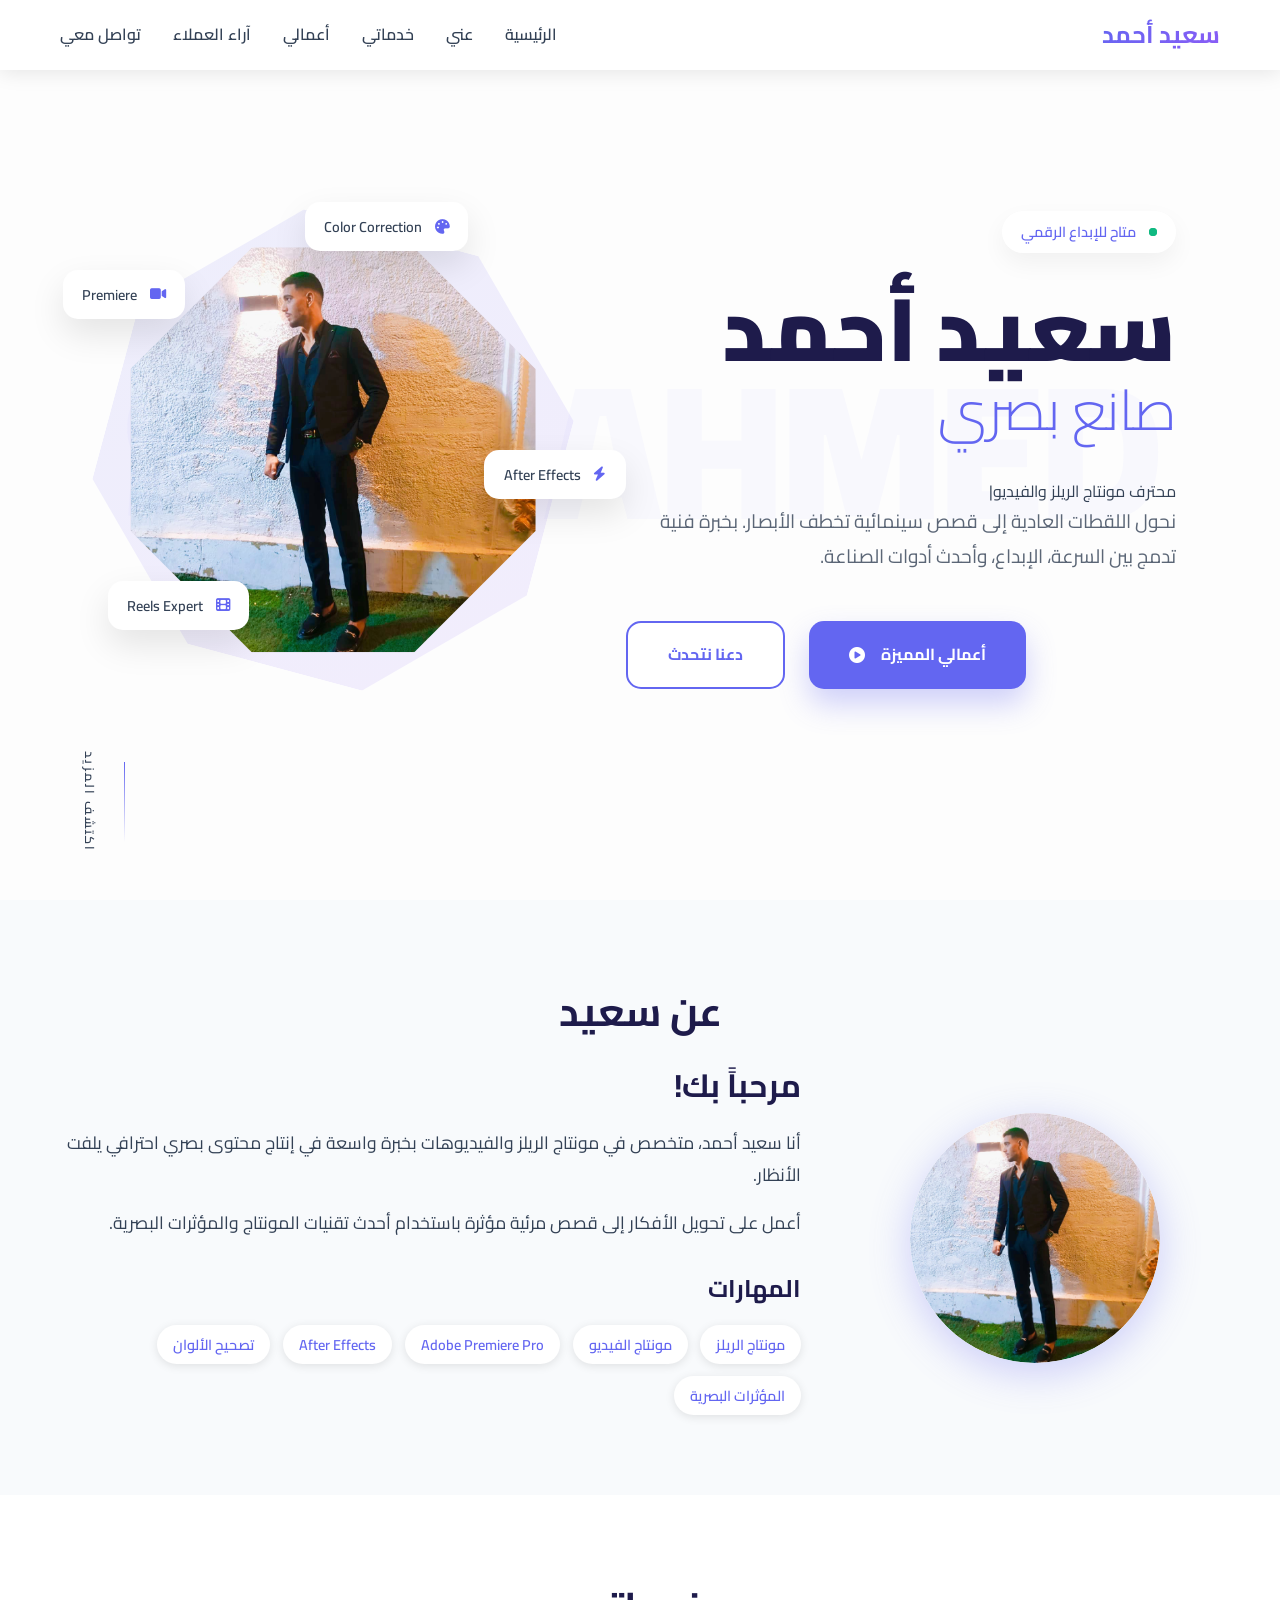
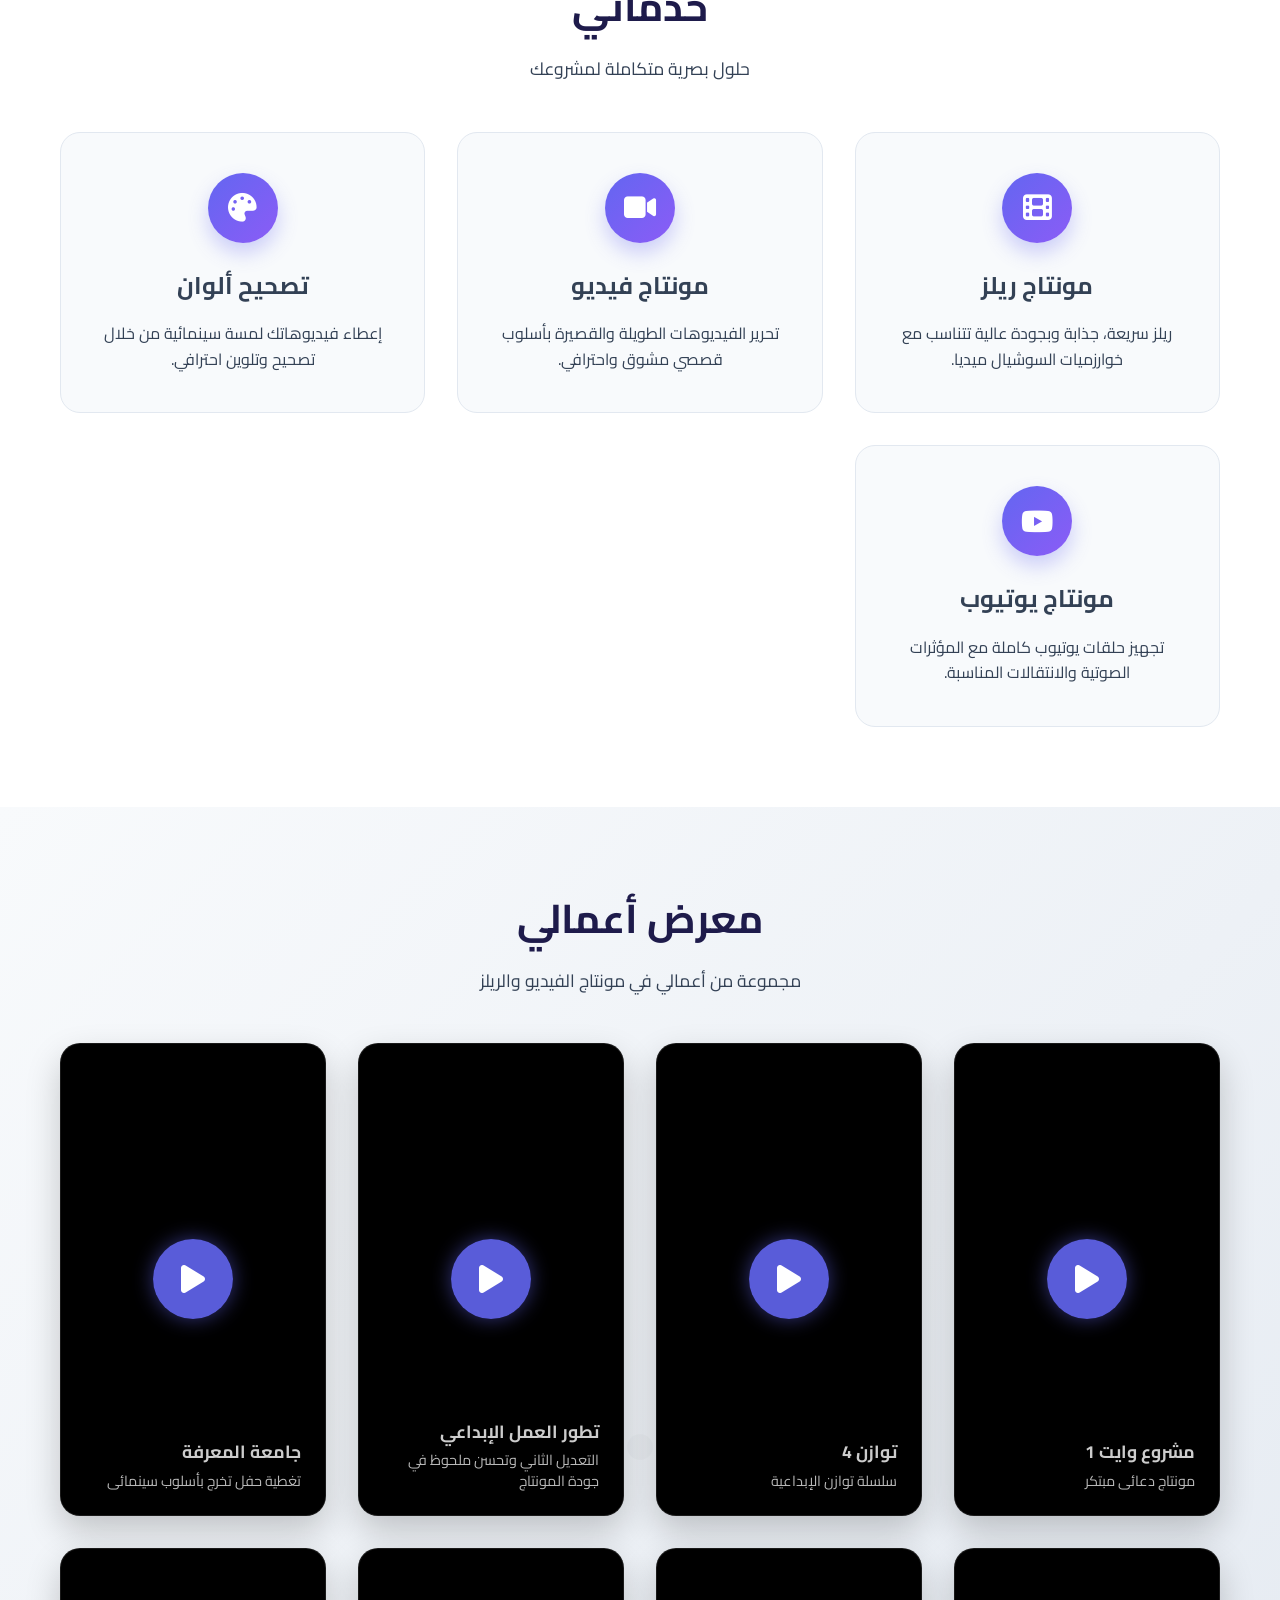
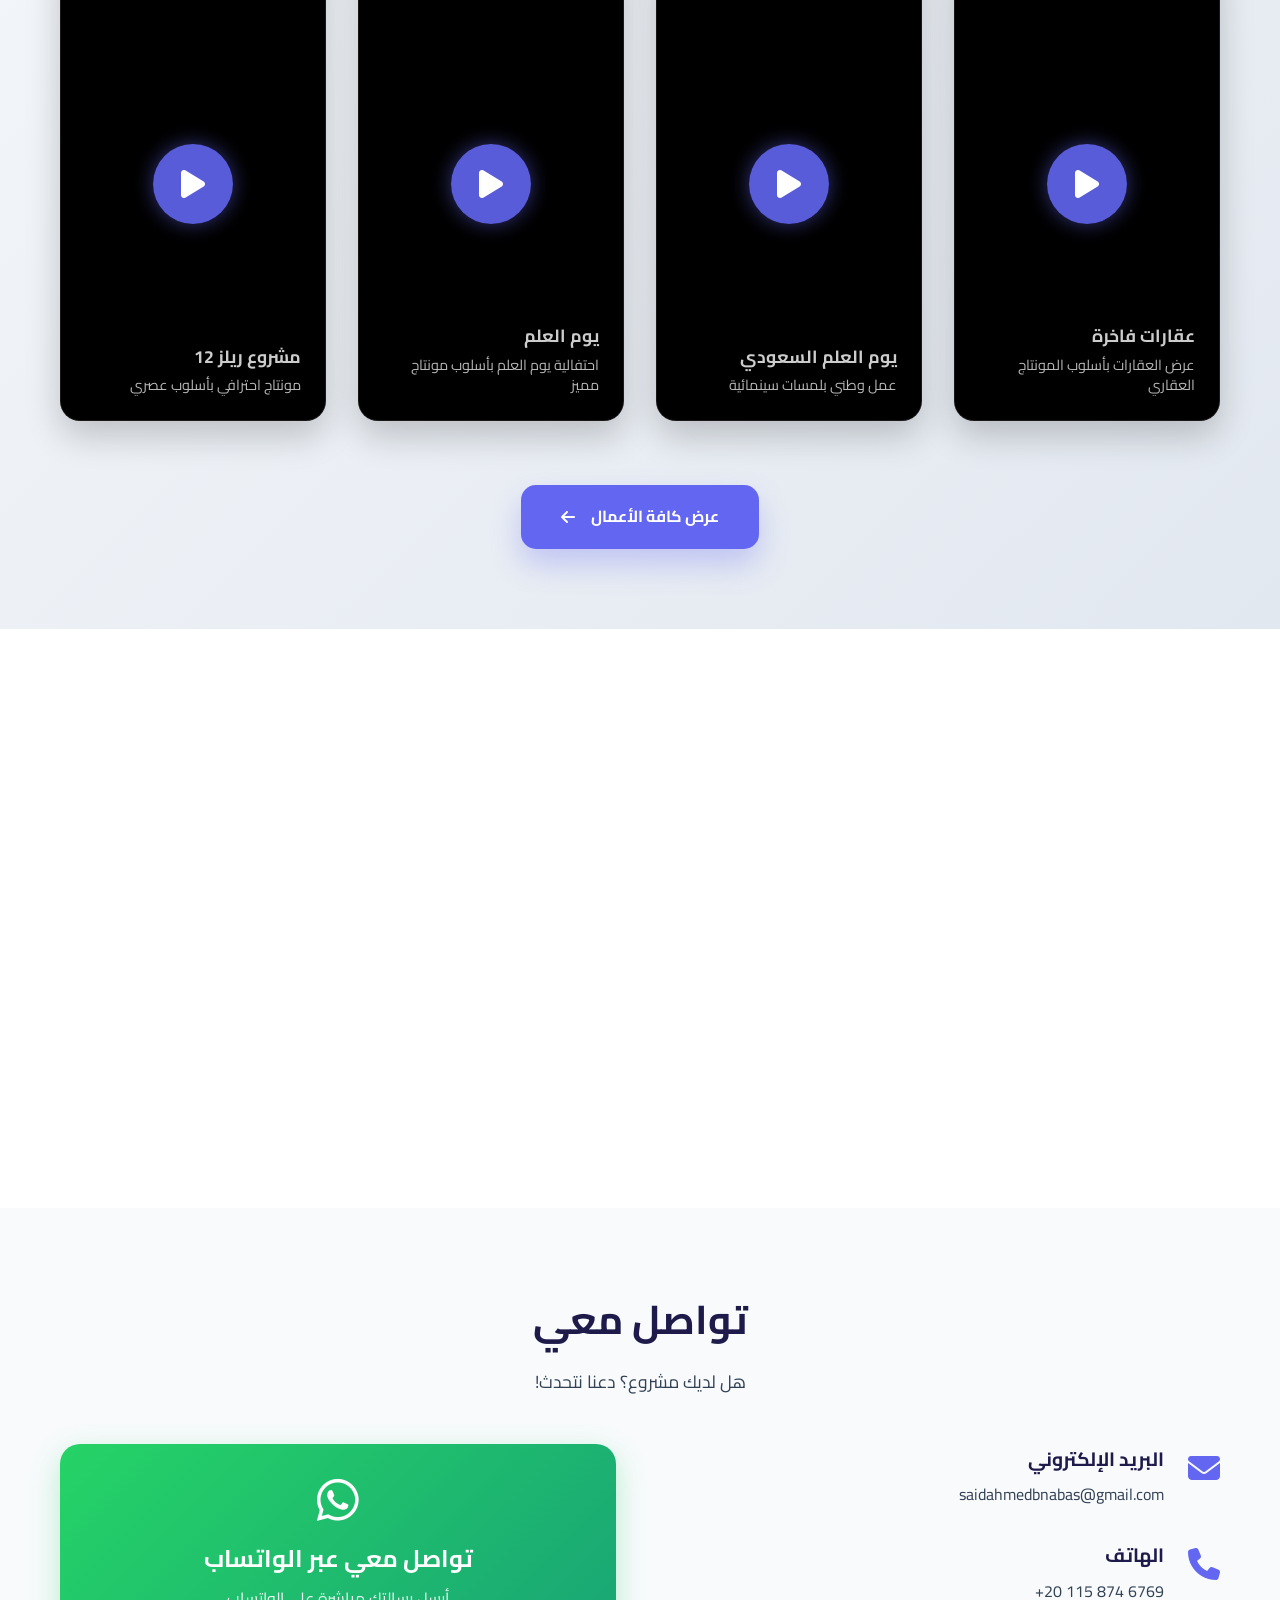
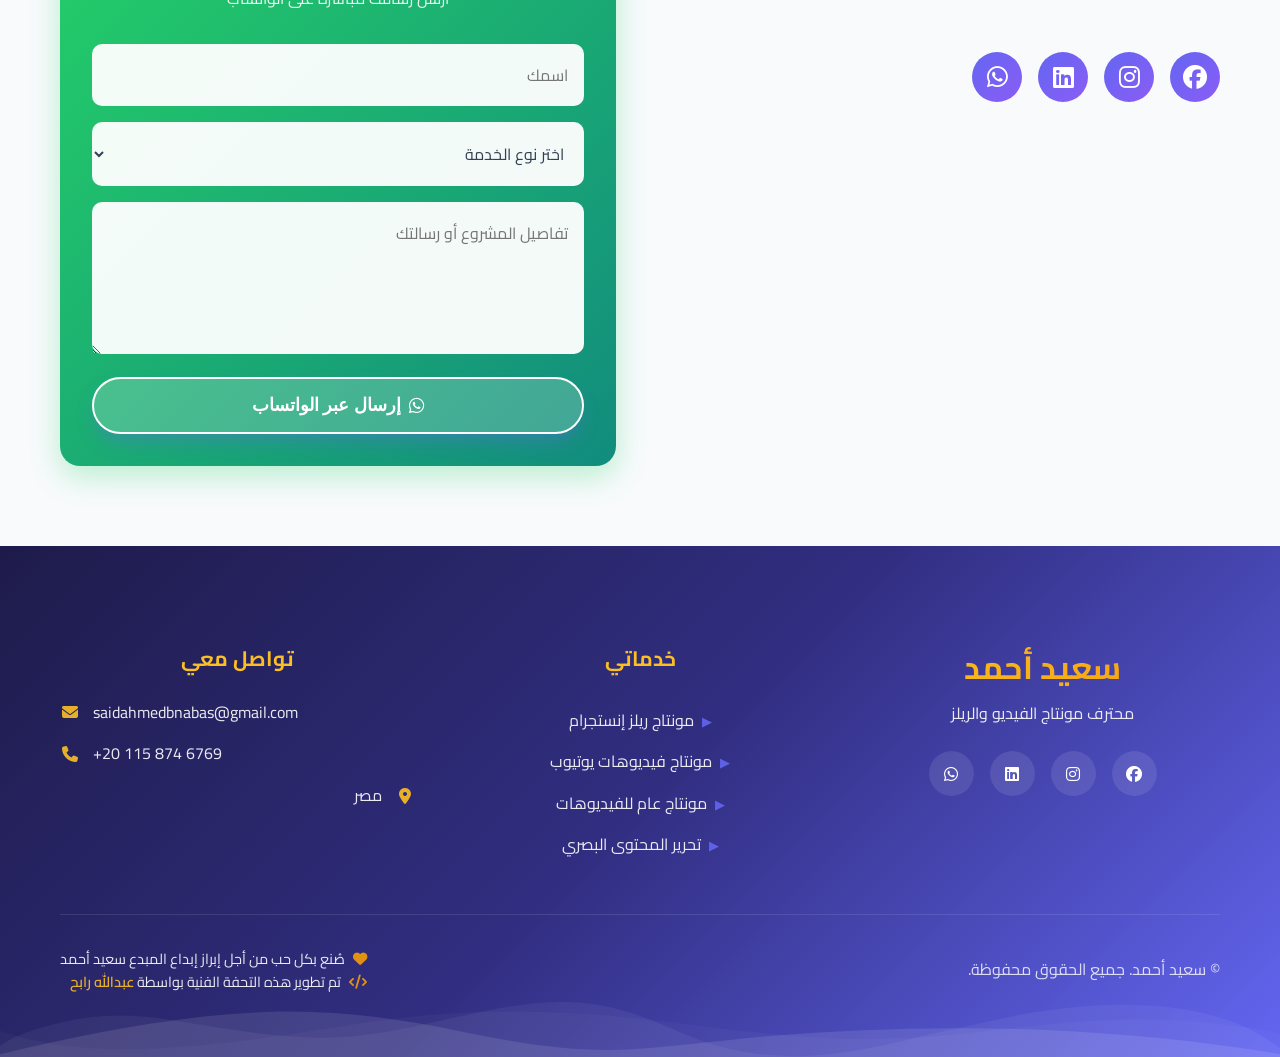
==== commit 86a9c86b: "update" ====
--- a/index.html
+++ b/index.html
@@ -45,9 +45,11 @@
     <!-- Canonical URL -->
     <link rel="canonical" href="https://said-ahmed.vercel.app/">
 
-    <!-- Favicon -->
+    <!-- Favicon & PWA -->
     <link rel="icon" type="image/x-icon" href="me.jpeg">
     <link rel="apple-touch-icon" sizes="180x180" href="apple-touch-icon.png">
+    <link rel="manifest" href="manifest.json">
+    <meta name="theme-color" content="#6366f1">
 
     <!-- Preconnect for Performance -->
     <link rel="preconnect" href="https://fonts.googleapis.com">
@@ -63,19 +65,40 @@
     <script type="application/ld+json">
     {
       "@context": "https://schema.org",
-      "@type": "Person",
-      "name": "سعيد أحمد",
-      "jobTitle": "محترف مونتاج الريلز والفيديوهات",
-      "description": "خبير مونتاج الريلز والفيديوهات الاحترافية",
-      "url": "https://said-ahmed.vercel.app/",
-      "email": "saidahmedbnabas@gmail.com",
-      "telephone": "+20-115-874-6769",
-      "image": "https://said-ahmed.vercel.app/me.jpeg",
-      "knowsAbout": ["Video Editing", "Reels Editing", "Adobe Premiere Pro", "After Effects", "Social Media Content"],
-      "sameAs": [
-        "https://www.facebook.com/share/17gJvswNf9/",
-        "https://www.instagram.com/saidahmed.vfx/",
-        "https://www.linkedin.com/in/said-ahmed-sayed-4624632a8/"
+      "@graph": [
+        {
+          "@type": "Person",
+          "@id": "https://said-ahmed.vercel.app/#person",
+          "name": "سعيد أحمد",
+          "jobTitle": "محترف مونتاج الريلز والفيديوهات",
+          "description": "خبير مونتاج الريلز والفيديوهات الاحترافية المتخصص في Reel Editing و Video Production.",
+          "url": "https://said-ahmed.vercel.app/",
+          "email": "saidahmedbnabas@gmail.com",
+          "telephone": "+201158746769",
+          "image": "https://said-ahmed.vercel.app/me.jpeg",
+          "sameAs": [
+            "https://www.facebook.com/share/17gJvswNf9/",
+            "https://www.instagram.com/saidahmed.vfx/",
+            "https://www.linkedin.com/in/said-ahmed-sayed-4624632a8/"
+          ]
+        },
+        {
+          "@type": "Service",
+          "serviceType": "Video Editing",
+          "provider": { "@id": "https://said-ahmed.vercel.app/#person" },
+          "description": "خدمات مونتاج احترافية للريلز، فيديوهات يوتيوب، والمحتوى الإعلاني بأسلوب سينمائي.",
+          "areaServed": "Worldwide"
+        },
+        {
+          "@type": "Review",
+          "itemReviewed": {
+            "@type": "Service",
+            "name": "Professional Video Editing"
+          },
+          "author": { "@type": "Person", "name": "أحمد خالد" },
+          "reviewRating": { "@type": "Rating", "ratingValue": "5" },
+          "reviewBody": "سبيع في التسليم وملتزم بالمواعيد. الريلز اللي عملها لي حققت انتشار واسع وجذبت عملاء جدد."
+        }
       ]
     }
     </script>
@@ -447,7 +470,7 @@
                         <i class="fas fa-phone"></i>
                         <div>
                             <h4>الهاتف</h4>
-                            <p><a href="tel:+201158746769" itemprop="telephone">+20 115 874 6769</a></p>
+                            <p dir="ltr"><a href="tel:+201158746769" itemprop="telephone">+20 115 874 6769</a></p>
                         </div>
                     </div>
 
@@ -531,8 +554,8 @@
                     <div class="footer-contact">
                         <h4>تواصل معي</h4>
                         <div class="contact-info-footer">
-                            <p><i class="fas fa-envelope"></i> saidahmedbnabas@gmail.com</p>
-                            <p><i class="fas fa-phone"></i> +20 115 874 6769</p>
+                            <p dir="ltr"><i class="fas fa-envelope"></i> saidahmedbnabas@gmail.com</p>
+                            <p dir="ltr"><i class="fas fa-phone"></i> +20 115 874 6769</p>
                             <p><i class="fas fa-map-marker-alt"></i> مصر</p>
                         </div>
                     </div>
@@ -594,6 +617,16 @@
                 <h2 id="modalTitle">اسم الفيديو</h2>
                 <p id="modalDesc">وصف الفيديو هنا...</p>
             </div>
+            <div class="modal-actions">
+                <button class="share-btn" onclick="copyVideoLink()">
+                    <i class="fas fa-link"></i>
+                    <span>نسخ الرابط</span>
+                </button>
+                <button class="share-btn whatsapp" onclick="shareOnWhatsApp()">
+                    <i class="fab fa-whatsapp"></i>
+                    <span>واتساب</span>
+                </button>
+            </div>
         </div>
     </div>
 
--- a/style.css
+++ b/style.css
@@ -2351,7 +2351,7 @@
 
 .modal-video-container {
     width: 100%;
-    height: 400px;
+    height: 300px;
     aspect-ratio: 9/16;
     background: #000;
 }
@@ -2419,11 +2419,131 @@
         max-width: 350px;
     }
 
-    .modal-info {
-        padding: 1.5rem;
-    }
-
     .modal-info h2 {
         font-size: 1.25rem;
     }
+}
+
+/* Viral Sharing Buttons in Modal */
+.modal-actions {
+    display: flex;
+    gap: 1rem;
+    padding: 0 2rem 1.5rem;
+    background: #000;
+    justify-content: flex-end;
+}
+
+.share-btn {
+    padding: 0.8rem 1.2rem;
+    border-radius: 12px;
+    border: 1px solid rgba(255, 255, 255, 0.1);
+    background: rgba(255, 255, 255, 0.05);
+    color: #fff;
+    font-size: 0.9rem;
+    cursor: pointer;
+    display: flex;
+    align-items: center;
+    gap: 0.6rem;
+    transition: all 0.3s ease;
+}
+
+.share-btn:hover {
+    background: rgba(255, 255, 255, 0.1);
+    border-color: var(--primary-color);
+    transform: translateY(-2px);
+}
+
+.share-btn.whatsapp:hover {
+    background: #25D366;
+    border-color: #25D366;
+}
+
+/* Social Proof Toast */
+.social-proof-toast {
+    position: fixed;
+    bottom: 2rem;
+    left: 2rem;
+    background: rgba(17, 17, 17, 0.9);
+    backdrop-filter: blur(10px);
+    border: 1px solid rgba(255, 255, 255, 0.1);
+    padding: 1rem 1.5rem;
+    border-radius: 20px;
+    display: flex;
+    align-items: center;
+    gap: 1rem;
+    box-shadow: 0 15px 35px rgba(0, 0, 0, 0.4);
+    z-index: 9999;
+    transform: translateX(-150%);
+    transition: all 0.6s cubic-bezier(0.68, -0.55, 0.265, 1.55);
+}
+
+.social-proof-toast.active {
+    transform: translateX(0);
+}
+
+.toast-icon {
+    width: 45px;
+    height: 45px;
+    background: var(--gradient);
+    border-radius: 50%;
+    display: flex;
+    align-items: center;
+    justify-content: center;
+    color: #fff;
+    font-size: 1.2rem;
+    flex-shrink: 0;
+}
+
+.toast-content {
+    font-size: 0.9rem;
+    color: #fff;
+    line-height: 1.4;
+}
+
+.toast-content strong {
+    display: block;
+    color: var(--primary-color);
+    margin-bottom: 2px;
+}
+
+@media (max-width: 600px) {
+    .social-proof-toast {
+        left: 1rem;
+        right: 1rem;
+        bottom: 1rem;
+    }
+}
+
+/* Success Toast Notification */
+.toast-success {
+    position: fixed;
+    top: 2rem;
+    left: 50%;
+    transform: translateX(-50%) translateY(-100px);
+    background: var(--gradient);
+    color: #fff;
+    padding: 1rem 2rem;
+    border-radius: 100px;
+    display: flex;
+    align-items: center;
+    gap: 1rem;
+    box-shadow: 0 10px 30px rgba(99, 102, 241, 0.4);
+    z-index: 20000;
+    transition: all 0.5s cubic-bezier(0.68, -0.55, 0.265, 1.55);
+}
+
+.toast-success.active {
+    transform: translateX(-50%) translateY(0);
+}
+
+.toast-success i {
+    font-size: 1.2rem;
+}
+
+@media (max-width: 600px) {
+    .toast-success {
+        width: 90%;
+        font-size: 0.9rem;
+        padding: 0.8rem 1.5rem;
+    }
 }
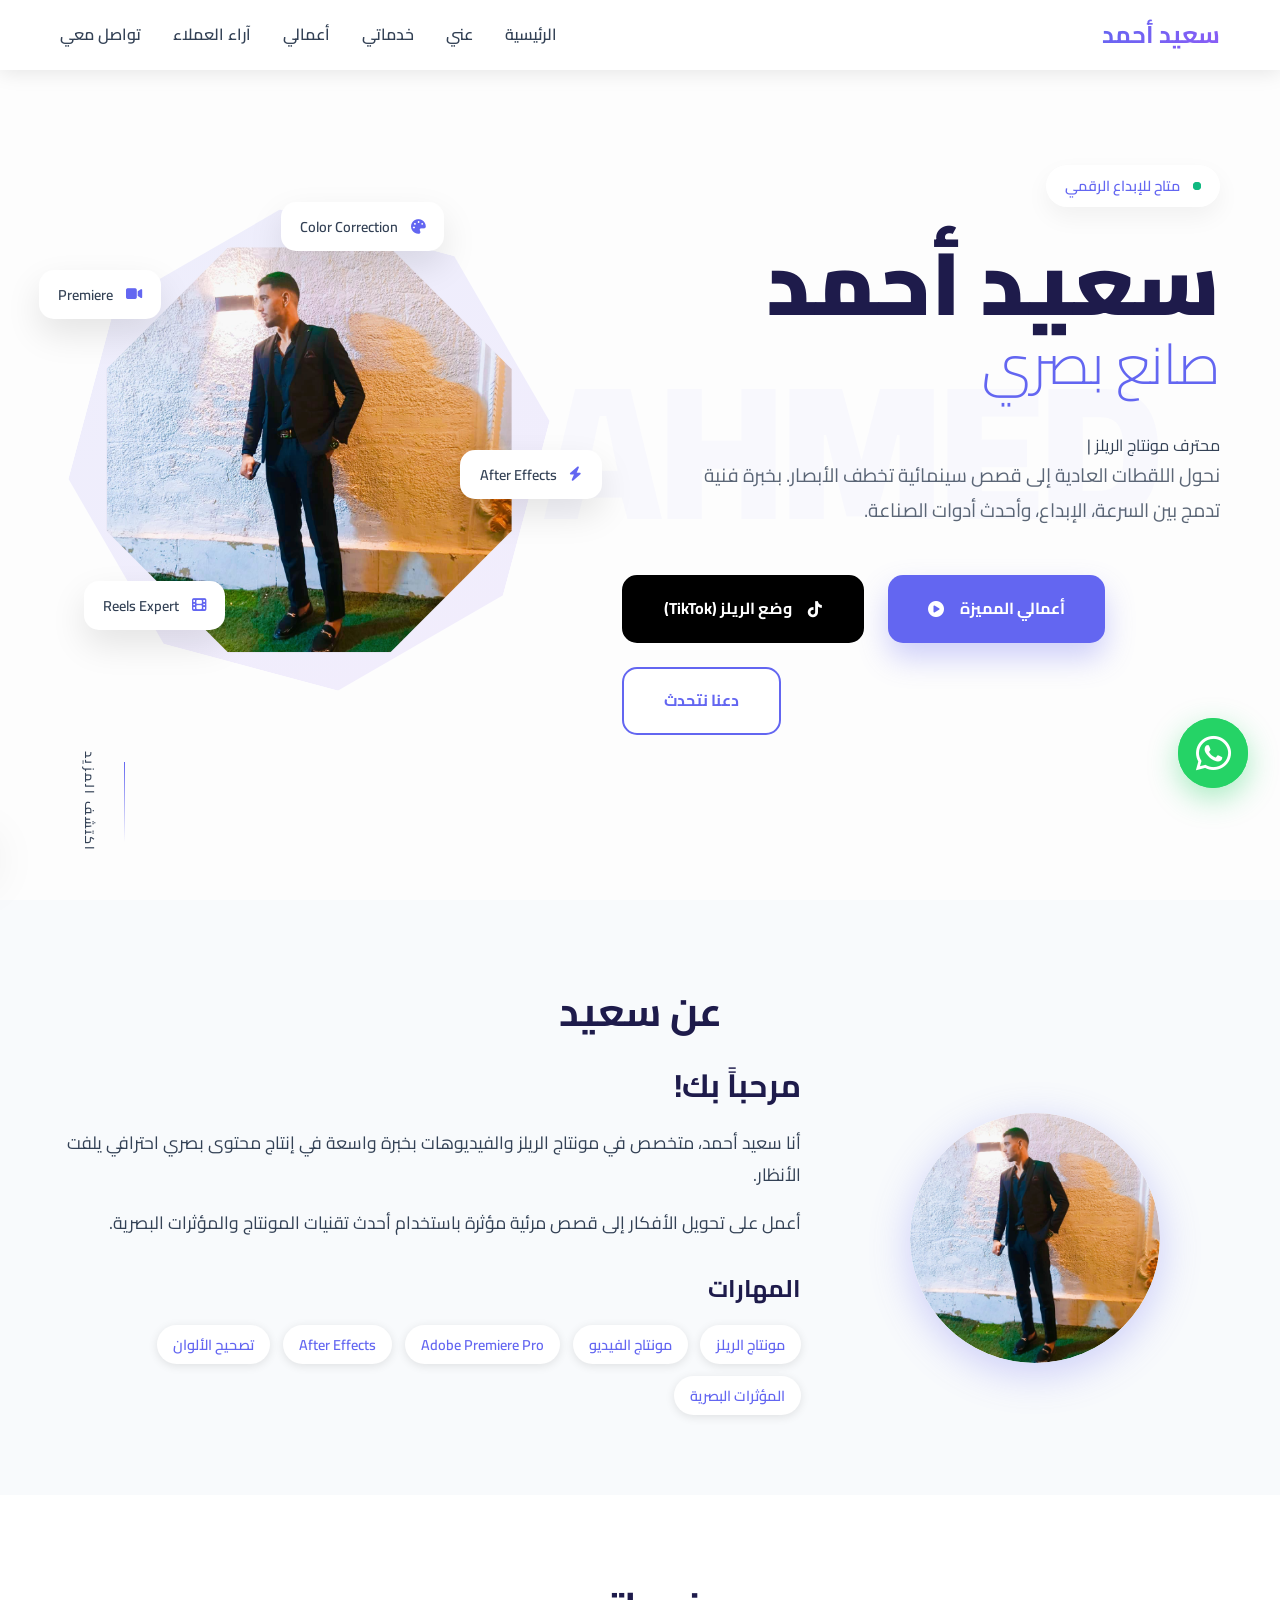
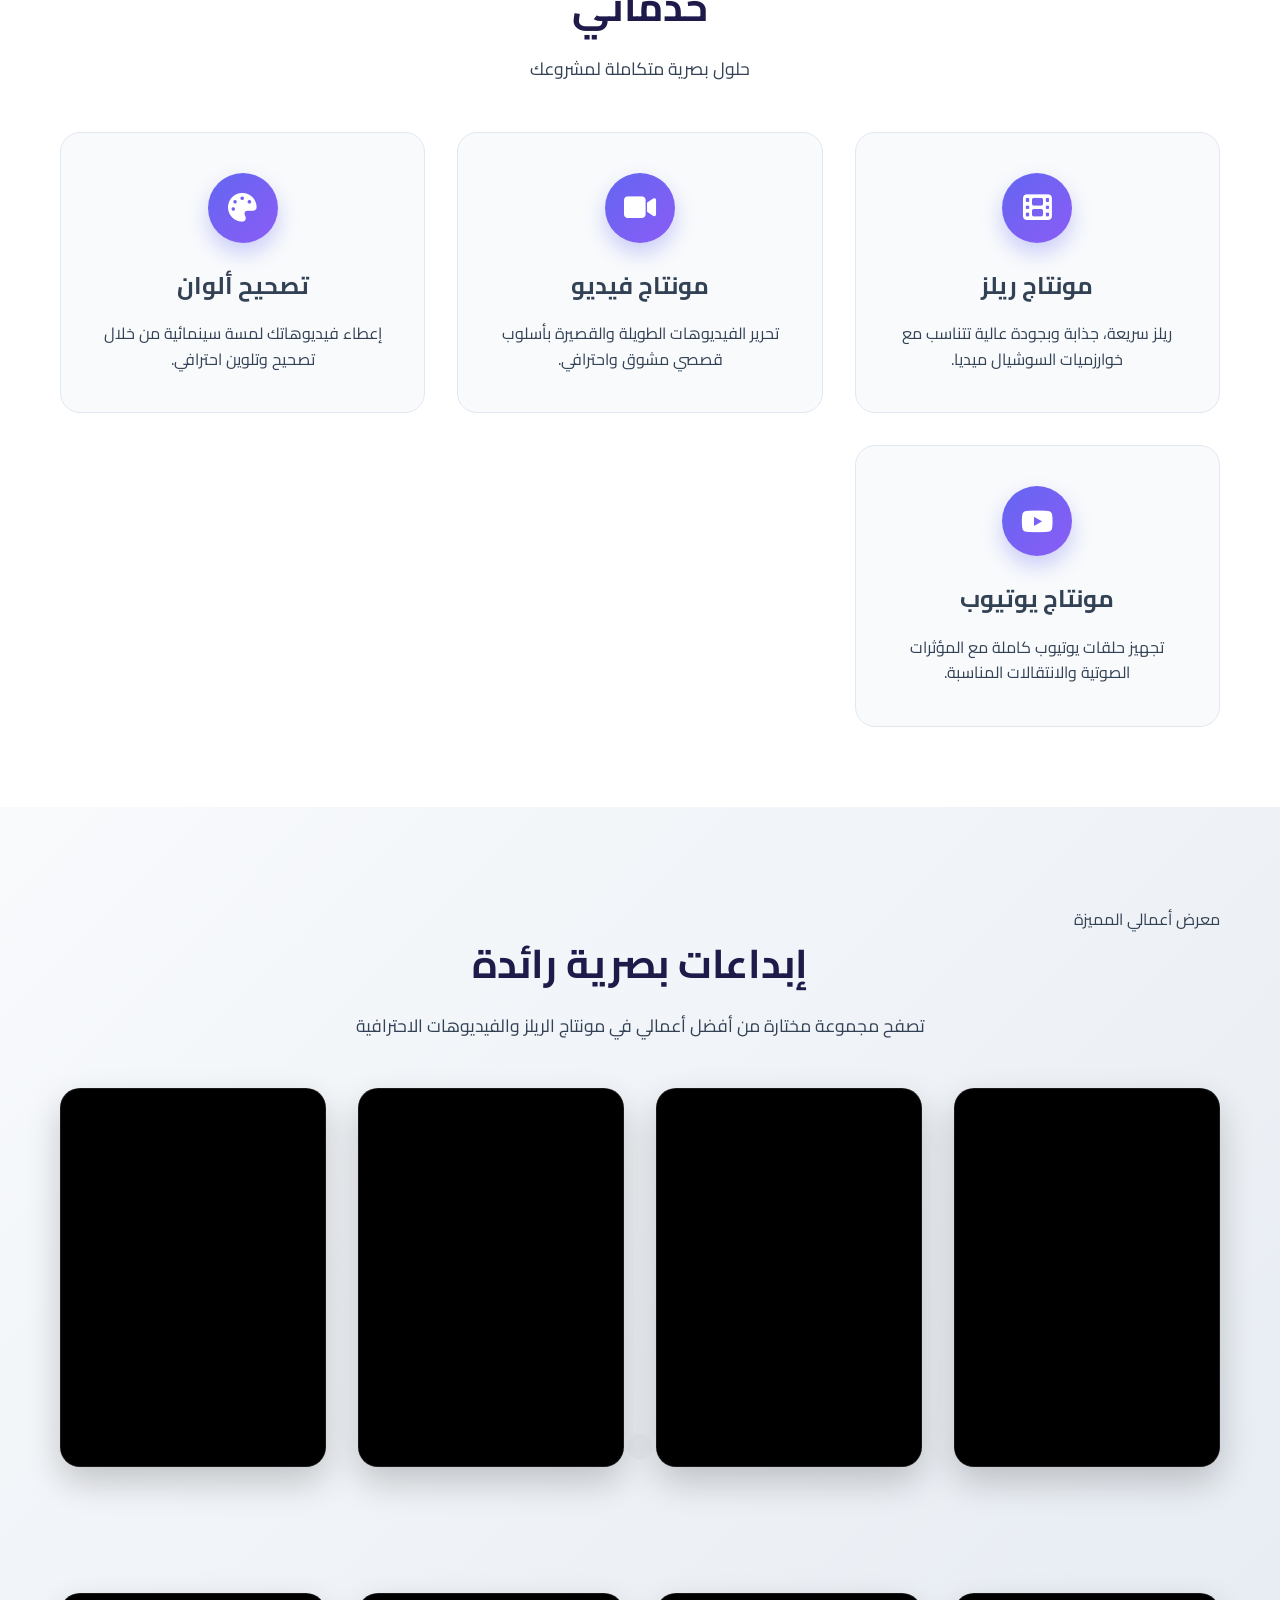
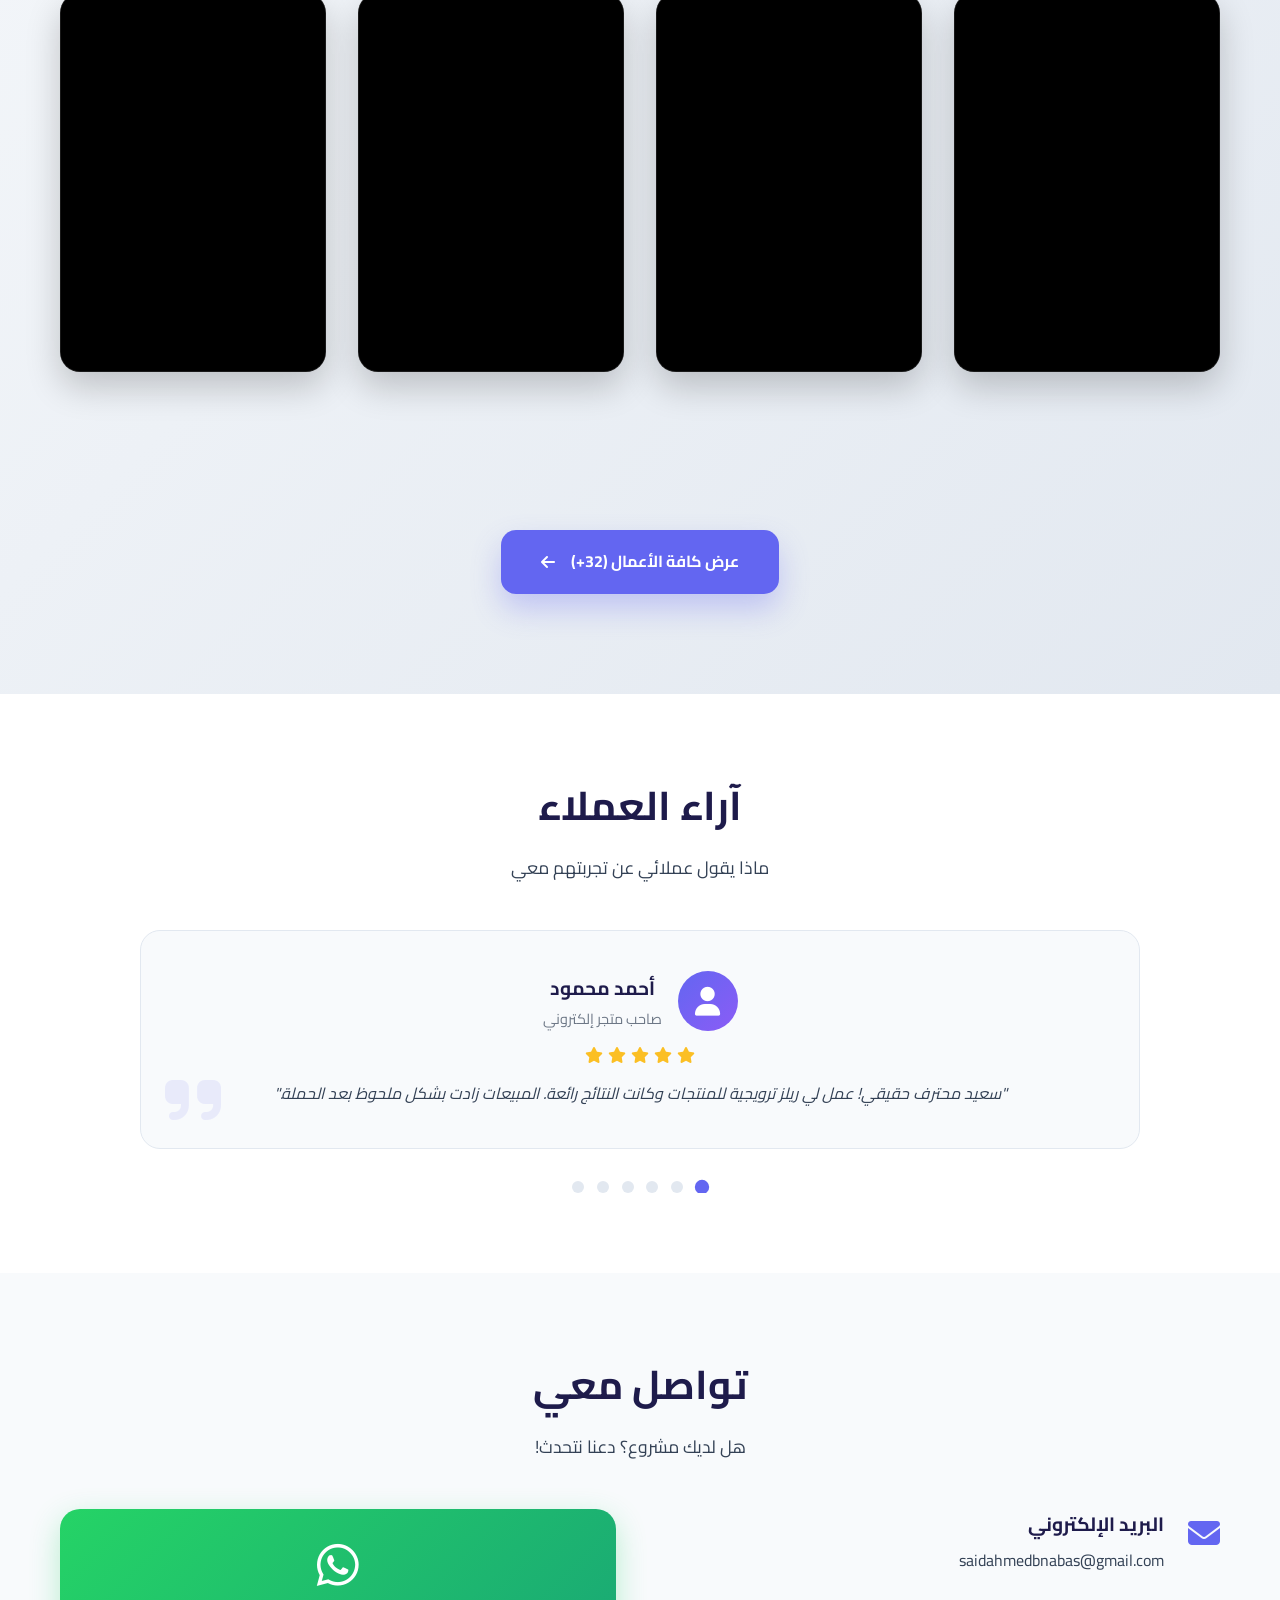
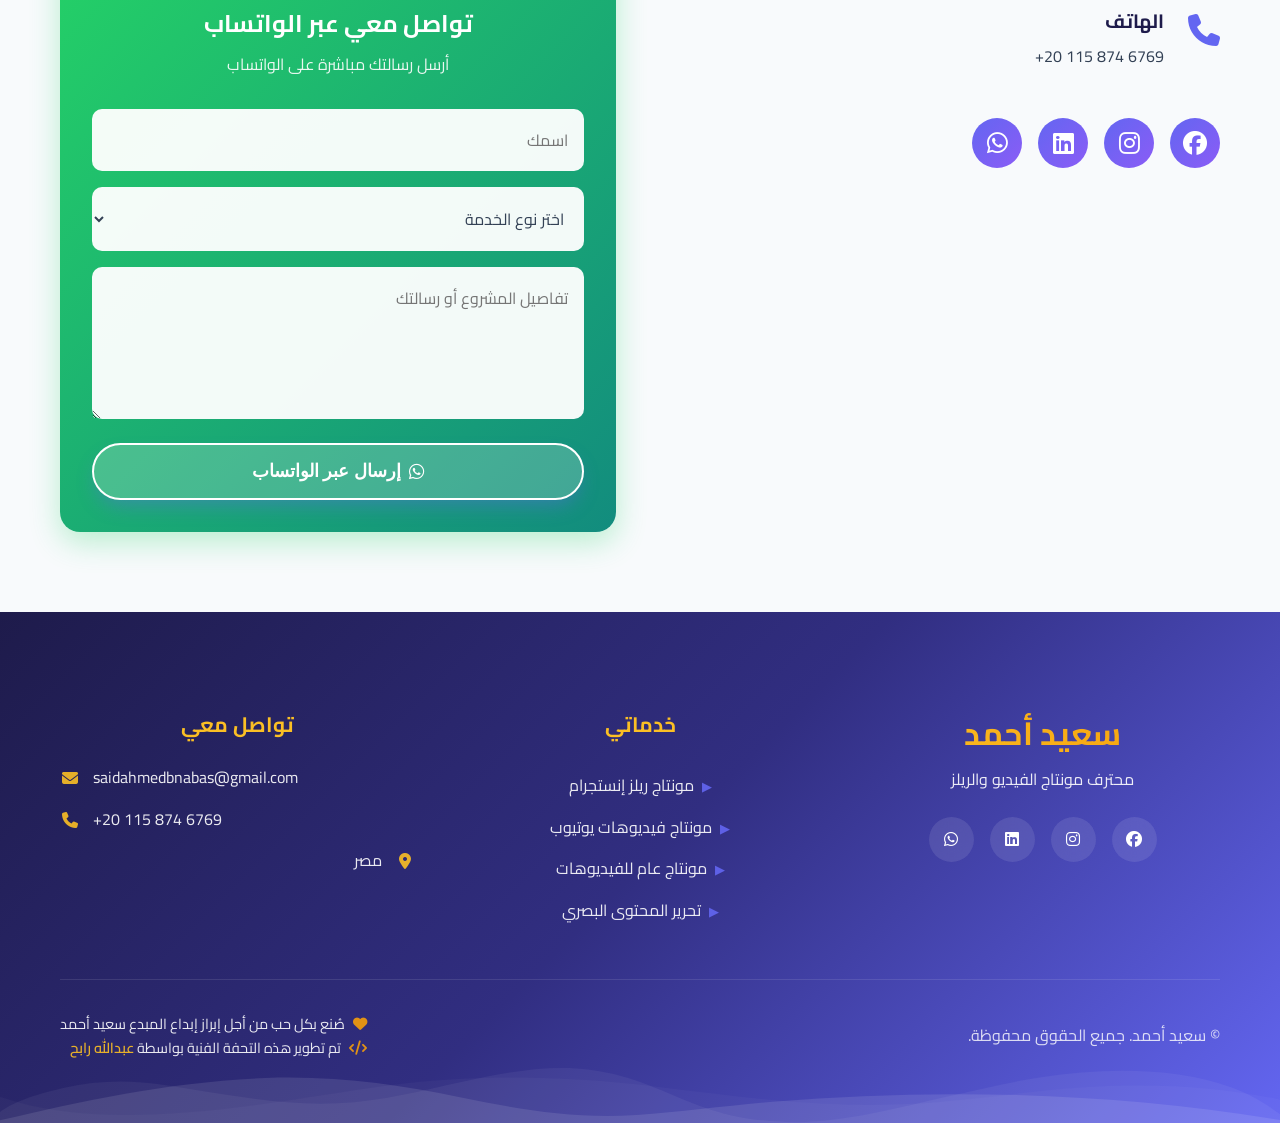
==== commit c2864695: "update" ====
--- a/index.html
+++ b/index.html
@@ -58,6 +58,7 @@
 
     <!-- Stylesheets -->
     <link rel="stylesheet" href="style.css">
+    <script src="videos-config.js"></script>
     <link rel="stylesheet" href="https://cdnjs.cloudflare.com/ajax/libs/font-awesome/6.4.0/css/all.min.css">
     <link rel="stylesheet" href="https://cdnjs.cloudflare.com/ajax/libs/animate.css/4.1.1/animate.min.css">
 
@@ -166,6 +167,11 @@
                         <span>أعمالي المميزة</span>
                         <i class="fas fa-play-circle"></i>
                     </a>
+                    <a href="reels.html" class="btn-creative btn-outline-v2"
+                        style="background: #000; color: #fff; border-color: #000;">
+                        <i class="fab fa-tiktok"></i>
+                        <span>وضع الريلز (TikTok)</span>
+                    </a>
                     <a href="#contact" class="btn-creative btn-outline-v2">دعنا نتحدث</a>
                 </div>
             </div>
@@ -259,24 +265,78 @@
     <!-- Portfolio Section -->
     <section id="portfolio" class="portfolio">
         <div class="container">
-            <h2 class="section-title fade-in-element">معرض أعمالي</h2>
-            <p class="section-subtitle fade-in-element">مجموعة من أعمالي في مونتاج الفيديو والريلز</p>
+            <div class="section-badge fade-in-element">معرض أعمالي المميزة</div>
+            <h2 class="section-title fade-in-element">إبداعات بصرية رائدة</h2>
+            <p class="section-subtitle fade-in-element">تصفح مجموعة مختارة من أفضل أعمالي في مونتاج الريلز والفيديوهات
+                الاحترافية</p>
 
             <!-- Portfolio Grid -->
             <div id="cloudinary-portfolio-grid" class="portfolio-grid">
                 <!-- Videos will be injected here via JavaScript -->
-                <div class="portfolio-loader">
-                    <i class="fas fa-circle-notch fa-spin"></i>
-                    <span>جاري تحميل الإبداع...</span>
-                </div>
-            </div>
-            
+            </div>
+
             <!-- View All Portfolio Button -->
             <div class="view-all-container">
                 <a href="portfolio.html" class="btn-creative btn-primary-v2">
-                    <span>عرض كافة الأعمال</span>
+                    <span>عرض كافة الأعمال (32+)</span>
                     <i class="fas fa-arrow-left"></i>
                 </a>
+            </div>
+        </div>
+    </section>
+
+
+
+    <!-- Pricing Section -->
+    <section id="pricing" class="pricing" style="display: none;">
+        <div class="container">
+            <h2 class="section-title fade-in-element">باقات استثمار الإبداع</h2>
+            <p class="section-subtitle fade-in-element">اختر الباقة المناسبة لمشروعك وابدأ رحلة النجاح اليوم</p>
+
+            <div class="pricing-grid">
+                <!-- Basic -->
+                <div class="pricing-card fade-in-element">
+                    <h3>باقة البداية</h3>
+                    <div class="price">500<span> ج.م/للريل</span></div>
+                    <ul class="pricing-features">
+                        <li><i class="fas fa-check"></i> مونتاج ريلز احترافي</li>
+                        <li><i class="fas fa-check"></i> تصحيح ألوان أساسي</li>
+                        <li><i class="fas fa-check"></i> إضافة ترجمة (Subtitles)</li>
+                        <li><i class="fas fa-check"></i> تعديل واحد مجاني</li>
+                    </ul>
+                    <a href="https://wa.me/201158746769?text=أريد طلب باقة البداية" class="btn btn-primary"
+                        style="width: 100%;">اطلب الآن</a>
+                </div>
+
+                <!-- Pro -->
+                <div class="pricing-card popular fade-in-element">
+                    <div class="popular-badge">الأكثر طلباً</div>
+                    <h3>باقة المحترفين</h3>
+                    <div class="price">1200<span> ج.م/للريل</span></div>
+                    <ul class="pricing-features">
+                        <li><i class="fas fa-check"></i> مونتاج سينمائي متقدم</li>
+                        <li><i class="fas fa-check"></i> تعديل ألوان وتردد صوتي</li>
+                        <li><i class="fas fa-check"></i> جرافيكس ومؤثرات بصرية</li>
+                        <li><i class="fas fa-check"></i> تسليم سريع خلال 24 ساعة</li>
+                        <li><i class="fas fa-check"></i> تعديلات غير محدودة</li>
+                    </ul>
+                    <a href="https://wa.me/201158746769?text=أريد طلب باقة المحترفين" class="btn btn-primary"
+                        style="width: 100%; border: none;">اطلب الآن</a>
+                </div>
+
+                <!-- Elite -->
+                <div class="pricing-card fade-in-element">
+                    <h3>باقة النخبة</h3>
+                    <div class="price">3000<span> ج.م/باقة إبداعية</span></div>
+                    <ul class="pricing-features">
+                        <li><i class="fas fa-check"></i> 5 فيديوهات ريلز شهرياً</li>
+                        <li><i class="fas fa-check"></i> استراتيجية محتوى متكاملة</li>
+                        <li><i class="fas fa-check"></i> أولوية في التنفيذ</li>
+                        <li><i class="fas fa-check"></i> دعم فني مخصص 24/7</li>
+                    </ul>
+                    <a href="https://wa.me/201158746769?text=أريد طلب باقة النخبة" class="btn btn-primary"
+                        style="width: 100%;">استشرني الآن</a>
+                </div>
             </div>
         </div>
     </section>
@@ -601,6 +661,29 @@
         <i class="fas fa-arrow-up"></i>
     </button>
 
+    <!-- Global Sound Toggle -->
+    <button id="globalMute" class="global-mute-btn" onclick="toggleGlobalMute()" title="كتم/تشغيل الصوت">
+        <i class="fas fa-volume-up"></i>
+    </button>
+
+    <!-- Floating WhatsApp Button -->
+    <a href="https://wa.me/201158746769" class="floating-whatsapp" target="_blank" aria-label="Contact on WhatsApp">
+        <div class="wa-pulse"></div>
+        <i class="fab fa-whatsapp"></i>
+    </a>
+
+    <!-- Reel Mode (TikTok Style) Overlay -->
+    <div id="reelModeOverlay" class="reel-mode-overlay">
+        <button class="close-reel-mode" onclick="exitReelMode()"><i class="fas fa-times"></i></button>
+        <div id="reelContainer" class="reel-container">
+            <!-- Reels will be injected here -->
+        </div>
+        <div class="reel-instructions">
+            <i class="fas fa-arrows-alt-v"></i>
+            <span>اسحب للأعلى للتنقل</span>
+        </div>
+    </div>
+
     <!-- Video Lightbox Modal -->
     <div id="videoModal" class="video-modal">
         <div class="modal-overlay" onclick="closeVideoModal()"></div>
@@ -613,22 +696,33 @@
                     <source src="" type="video/mp4">
                 </video>
             </div>
-            <div class="modal-info">
-                <h2 id="modalTitle">اسم الفيديو</h2>
-                <p id="modalDesc">وصف الفيديو هنا...</p>
-            </div>
-            <div class="modal-actions">
-                <button class="share-btn" onclick="copyVideoLink()">
-                    <i class="fas fa-link"></i>
-                    <span>نسخ الرابط</span>
-                </button>
-                <button class="share-btn whatsapp" onclick="shareOnWhatsApp()">
-                    <i class="fab fa-whatsapp"></i>
-                    <span>واتساب</span>
-                </button>
+            <div class="modal-body-details">
+                <div class="modal-info">
+                    <h2 id="modalTitle">اسم الفيديو</h2>
+                    <p id="modalDesc">وصف الفيديو هنا...</p>
+
+                    <a href="https://wa.me/201158746769?text=أريد طلب فيديو احترافي مشابه لهذا العمل"
+                        class="btn btn-primary modal-cta">
+                        <i class="fab fa-whatsapp"></i>
+                        <span>اطلب فيديو احترافي مثله الآن</span>
+                    </a>
+                </div>
+                <div class="modal-actions">
+                    <button class="share-btn" onclick="copyVideoLink()">
+                        <i class="fas fa-link"></i>
+                        <span>نسخ الرابط</span>
+                    </button>
+                    <button class="share-btn whatsapp" onclick="shareOnWhatsApp()">
+                        <i class="fab fa-whatsapp"></i>
+                        <span>واتساب</span>
+                    </button>
+                </div>
             </div>
         </div>
     </div>
+
+    <!-- Social Proof Toast -->
+    <div id="socialProof" class="social-proof-toast"></div>
 
     <script src="script.js"></script>
 </body>
--- a/style.css
+++ b/style.css
@@ -796,36 +796,182 @@
     box-shadow: 0 2px 10px rgba(0, 0, 0, 0.1);
 }
 
-/* Portfolio Section */
+/* Portfolio Section Enhanced */
 .portfolio {
-    padding: 5rem 0;
-    background: white;
+    padding: 100px 0;
+    background: #fff;
 }
 
 .portfolio-grid {
     display: grid;
-    grid-template-columns: repeat(auto-fit, minmax(300px, 1fr));
-    gap: 2rem;
-    margin-top: 3rem;
-}
-
-.portfolio-item {
-    background: var(--light-color);
-    border-radius: 15px;
+    grid-template-columns: repeat(auto-fill, minmax(280px, 1fr));
+    gap: 2.5rem;
+    margin-bottom: 4rem;
+}
+
+/* 9:16 Vertical Wrapper */
+.video-wrapper {
+    position: relative;
+    border-radius: 24px;
     overflow: hidden;
-    transition: transform 0.3s, box-shadow 0.3s;
+    background: #000;
+    aspect-ratio: 9/16;
+    box-shadow: 0 20px 40px rgba(0, 0, 0, 0.1);
+    transition: all 0.5s cubic-bezier(0.4, 0, 0.2, 1);
     cursor: pointer;
 }
 
-.portfolio-item a {
-    text-decoration: none;
-    color: inherit;
-    display: block;
-}
-
-.portfolio-item:hover {
-    transform: translateY(-10px);
-    box-shadow: 0 15px 40px rgba(0, 0, 0, 0.15);
+.video-wrapper:hover {
+    transform: translateY(-10px) scale(1.02);
+    box-shadow: 0 30px 60px rgba(99, 102, 241, 0.2);
+}
+
+.video-container {
+    width: 100%;
+    height: 100%;
+    position: relative;
+    background: #000;
+}
+
+.cloudinary-video {
+    width: 100%;
+    height: 100%;
+    object-fit: cover;
+    transition: filter 0.5s ease;
+}
+
+.video-wrapper:hover .cloudinary-video {
+    filter: brightness(0.7) blur(2px);
+}
+
+/* Badges */
+.video-badges {
+    position: absolute;
+    top: 1.5rem;
+    right: 1.5rem;
+    display: flex;
+    flex-direction: column;
+    gap: 0.8rem;
+    z-index: 10;
+}
+
+.category-badge {
+    padding: 0.5rem 1rem;
+    border-radius: 12px;
+    font-size: 0.75rem;
+    font-weight: 700;
+    backdrop-filter: blur(8px);
+    color: white;
+    background: rgba(99, 102, 241, 0.8);
+}
+
+.category-badge {
+    background: rgba(99, 102, 241, 0.8);
+}
+
+
+
+/* Interaction Layer */
+.video-interaction {
+    position: absolute;
+    bottom: 0;
+    left: 0;
+    width: 100%;
+    padding: 2rem;
+    background: linear-gradient(to top, rgba(0, 0, 0, 0.9), transparent);
+    transform: translateY(20px);
+    opacity: 0;
+    transition: all 0.4s ease;
+    z-index: 5;
+}
+
+.video-wrapper:hover .video-interaction {
+    transform: translateY(0);
+    opacity: 1;
+}
+
+.video-info-overlay h3 {
+    color: white !important;
+    font-size: 1.5rem;
+    margin-bottom: 0.5rem;
+}
+
+.video-info-overlay p {
+    color: rgba(255, 255, 255, 0.8);
+    font-size: 0.9rem;
+    line-height: 1.4;
+}
+
+.play-indicator {
+    position: absolute;
+    bottom: 150px;
+    left: 50%;
+    transform: translate(-50%, -50%) scale(0.5);
+    width: 60px;
+    height: 60px;
+    background: white;
+    border-radius: 50%;
+    display: flex;
+    align-items: center;
+    justify-content: center;
+    color: var(--primary-color);
+    font-size: 1.5rem;
+    opacity: 0;
+    transition: all 0.4s cubic-bezier(0.175, 0.885, 0.32, 1.275);
+}
+
+.video-wrapper:hover .play-indicator {
+    opacity: 1;
+    transform: translate(-50%, -50%) scale(1);
+}
+
+/* Skeleton Loading */
+.video-skeleton {
+    aspect-ratio: 9/16;
+    background: #f1f5f9;
+    border-radius: 24px;
+    padding: 2rem;
+    display: flex;
+    flex-direction: column;
+    justify-content: flex-end;
+    gap: 1rem;
+    position: relative;
+    overflow: hidden;
+}
+
+.skeleton-video {
+    position: absolute;
+    top: 0;
+    left: 0;
+    width: 100%;
+    height: 100%;
+    background: linear-gradient(90deg, #f1f5f9 25%, #e2e8f0 50%, #f1f5f9 75%);
+    background-size: 200% 100%;
+    animation: skeleton-move 1.5s infinite;
+}
+
+.skeleton-text,
+.skeleton-sub {
+    height: 20px;
+    background: #e2e8f0;
+    border-radius: 4px;
+    position: relative;
+    z-index: 1;
+}
+
+.skeleton-sub {
+    width: 60%;
+    height: 12px;
+}
+
+@keyframes skeleton-move {
+    0% {
+        background-position: 200% 0;
+    }
+
+    100% {
+        background-position: -200% 0;
+    }
 }
 
 .portfolio-image {
@@ -1216,6 +1362,7 @@
 .video-wrapper {
     position: relative;
     width: 100%;
+    height: 80%;
     aspect-ratio: 9/16;
     background: #000;
     border-radius: 20px;
@@ -2301,19 +2448,20 @@
 }
 
 /* Video Modal Styling */
+/* Video Modal Styling - Premium Lightbox Redesign */
 .video-modal {
     position: fixed;
     top: 0;
     left: 0;
     width: 100%;
     height: 100%;
-    z-index: 10000;
+    z-index: 100000;
     display: flex;
     align-items: center;
     justify-content: center;
     opacity: 0;
     visibility: hidden;
-    transition: all 0.4s cubic-bezier(0.4, 0, 0.2, 1);
+    transition: all 0.5s cubic-bezier(0.19, 1, 0.22, 1);
 }
 
 .video-modal.active {
@@ -2328,222 +2476,703 @@
     width: 100%;
     height: 100%;
     background: rgba(0, 0, 0, 0.85);
-    backdrop-filter: blur(10px);
+    backdrop-filter: blur(15px);
+    -webkit-backdrop-filter: blur(15px);
 }
 
 .modal-inner {
     position: relative;
-    width: 90%;
-    max-width: 500px;
-    background: #111;
+    width: 92%;
+    max-width: 480px;
+    background: rgba(17, 17, 17, 0.85);
+    backdrop-filter: blur(30px);
+    -webkit-backdrop-filter: blur(30px);
+    border-radius: 32px;
+    overflow: hidden;
+    transform: translateY(40px) scale(0.95);
+    transition: all 0.6s cubic-bezier(0.19, 1, 0.22, 1);
+    z-index: 100001;
+    box-shadow: 0 40px 100px rgba(0, 0, 0, 0.7);
+    border: 1px solid rgba(255, 255, 255, 0.15);
+    display: flex;
+    flex-direction: column;
+}
+
+@media (min-width: 992px) {
+    .modal-inner {
+        max-width: 1000px;
+        flex-direction: row-reverse;
+        /* RTL friendly: Video right, Details left */
+        align-items: stretch;
+    }
+
+    .modal-video-container {
+        flex: 1.4;
+        background: #000;
+        display: flex;
+        align-items: center;
+        justify-content: center;
+    }
+
+    .modal-video-container video {
+        max-height: 85vh;
+        width: 100%;
+        object-fit: contain;
+    }
+
+    .modal-body-details {
+        flex: 1;
+        display: flex;
+        flex-direction: column;
+        justify-content: center;
+        padding: 2.5rem;
+        background: rgba(0, 0, 0, 0.2);
+    }
+}
+
+.video-modal.active .modal-inner {
+    transform: translateY(0) scale(1);
+}
+
+.modal-video-container {
+    width: 100%;
+    background: #000;
+    display: flex;
+    align-items: center;
+    justify-content: center;
+    overflow: hidden;
+}
+
+.modal-video-container video {
+    width: 100%;
+    max-height: 55vh;
+    display: block;
+    object-fit: contain;
+}
+
+.modal-body-details {
+    display: flex;
+    flex-direction: column;
+}
+
+.modal-info {
+    padding: 1.8rem 2rem;
+    color: #fff;
+    text-align: right;
+}
+
+.modal-info h2 {
+    font-size: 1.45rem;
+    font-weight: 800;
+    margin-bottom: 0.8rem;
+    color: white;
+    letter-spacing: -0.01em;
+}
+
+.modal-info p {
+    font-size: 0.98rem;
+    opacity: 0.7;
+    line-height: 1.7;
+    font-weight: 500;
+    margin-bottom: 1.8rem;
+}
+
+/* Modal Actions */
+.modal-actions {
+    display: grid;
+    grid-template-columns: 1fr 1fr;
+    gap: 1rem;
+    padding: 0 2rem 2.5rem;
+}
+
+.share-btn {
+    display: flex;
+    align-items: center;
+    justify-content: center;
+    gap: 0.8rem;
+    padding: 0.85rem;
+    border-radius: 18px;
+    border: 1px solid rgba(255, 255, 255, 0.1);
+    background: rgba(255, 255, 255, 0.05);
+    color: white;
+    font-weight: 700;
+    font-size: 0.95rem;
+    cursor: pointer;
+    transition: all 0.3s cubic-bezier(0.4, 0, 0.2, 1);
+}
+
+.share-btn:hover {
+    background: rgba(255, 255, 255, 0.12);
+    border-color: rgba(255, 255, 255, 0.2);
+    transform: translateY(-4px);
+}
+
+.share-btn.whatsapp {
+    background: rgba(37, 211, 102, 0.1);
+    border-color: rgba(37, 211, 102, 0.25);
+    color: #25d366;
+}
+
+.share-btn.whatsapp:hover {
+    background: #25d366;
+    color: white;
+    box-shadow: 0 10px 20px rgba(37, 211, 102, 0.3);
+}
+
+.close-modal {
+    position: absolute;
+    top: 1.2rem;
+    right: 1.2rem;
+    width: 44px;
+    height: 44px;
+    background: rgba(0, 0, 0, 0.5);
+    backdrop-filter: blur(10px);
+    -webkit-backdrop-filter: blur(10px);
+    border: 1px solid rgba(255, 255, 255, 0.15);
+    border-radius: 50%;
+    color: #fff;
+    font-size: 1.15rem;
+    cursor: pointer;
+    z-index: 100002;
+    display: flex;
+    align-items: center;
+    justify-content: center;
+    transition: all 0.3s cubic-bezier(0.175, 0.885, 0.32, 1.275);
+}
+
+.close-modal:hover {
+    background: var(--primary-color);
+    transform: rotate(90deg) scale(1.1);
+}
+
+/* Modal Body Lock */
+body.modal-open {
+    overflow: hidden;
+}
+
+@media (max-width: 991px) {
+    .modal-inner {
+        width: 92%;
+        max-width: 450px;
+    }
+}
+
+@media (max-width: 600px) {
+    .modal-inner {
+        width: 100%;
+        height: 100%;
+        border-radius: 0;
+        max-width: none;
+    }
+
+    .modal-video-container {
+        flex: 1.1;
+        display: flex;
+        align-items: center;
+        background: #000;
+    }
+
+    .modal-video-container video {
+        max-height: 70vh;
+    }
+
+    .modal-info {
+        padding: 1.5rem 1.8rem;
+    }
+
+    .modal-info h2 {
+        font-size: 1.3rem;
+    }
+
+    .modal-info p {
+        font-size: 0.92rem;
+        margin-bottom: 1.2rem;
+    }
+
+    .modal-actions {
+        padding: 0 1.8rem 1.8rem;
+        gap: 0.8rem;
+    }
+}
+
+/* Pricing Section */
+.pricing {
+    padding: 100px 0;
+    background: #f8fafc;
+}
+
+.pricing-grid {
+    display: grid;
+    grid-template-columns: repeat(auto-fit, minmax(300px, 1fr));
+    gap: 2rem;
+    margin-top: 3rem;
+}
+
+.pricing-card {
+    background: white;
+    padding: 3rem 2rem;
+    border-radius: 30px;
+    text-align: center;
+    box-shadow: 0 15px 35px rgba(0, 0, 0, 0.05);
+    transition: all 0.4s ease;
+    border: 1px solid #e2e8f0;
+    position: relative;
+}
+
+.pricing-card.popular {
+    border-color: var(--primary-color);
+    transform: scale(1.05);
+    z-index: 2;
+}
+
+.popular-badge {
+    position: absolute;
+    top: -15px;
+    left: 50%;
+    transform: translateX(-50%);
+    background: var(--gradient);
+    color: white;
+    padding: 0.5rem 1.5rem;
+    border-radius: 50px;
+    font-size: 0.8rem;
+    font-weight: 700;
+}
+
+.pricing-card:hover {
+    transform: translateY(-15px);
+    box-shadow: 0 30px 60px rgba(99, 102, 241, 0.15);
+}
+
+.price {
+    font-size: 3rem;
+    font-weight: 900;
+    margin: 1.5rem 0;
+    color: var(--dark-color);
+}
+
+.price span {
+    font-size: 1rem;
+    opacity: 0.6;
+}
+
+.pricing-features {
+    list-style: none;
+    margin: 2rem 0;
+    padding: 0;
+    text-align: right;
+}
+
+.pricing-features li {
+    padding: 0.8rem 0;
+    border-bottom: 1px solid #f1f5f9;
+}
+
+.pricing-features i {
+    color: #10b981;
+    margin-left: 10px;
+}
+
+/* Before After Section */
+.before-after {
+    padding: 100px 0;
+}
+
+.ba-container {
+    max-width: 900px;
+    margin: 0 auto;
+    position: relative;
     border-radius: 30px;
     overflow: hidden;
-    transform: translateY(30px) scale(0.9);
-    transition: all 0.5s cubic-bezier(0.34, 1.56, 0.64, 1);
-    z-index: 10001;
-    box-shadow: 0 25px 50px rgba(0, 0, 0, 0.5);
-    border: 1px solid rgba(255, 255, 255, 0.1);
-}
-
-.video-modal.active .modal-inner {
-    transform: translateY(0) scale(1);
-}
-
-.modal-video-container {
+    aspect-ratio: 16/9;
+}
+
+.ba-slider {
     width: 100%;
-    height: 300px;
-    aspect-ratio: 9/16;
+    height: 100%;
+    position: relative;
+}
+
+.ba-before,
+.ba-after {
+    position: absolute;
+    top: 0;
+    left: 0;
+    width: 100%;
+    height: 100%;
+}
+
+.ba-after {
+    width: 50%;
+    border-left: 4px solid white;
+    z-index: 2;
+    overflow: hidden;
+    animation: ba-sweep 4s infinite alternate ease-in-out;
+}
+
+@keyframes ba-sweep {
+    0% {
+        width: 20%;
+    }
+
+    100% {
+        width: 80%;
+    }
+}
+
+.ba-after img,
+.ba-before img {
+    width: 100%;
+    height: 100%;
+    object-fit: cover;
+}
+
+/* Social Proof Toast - Premium Redesign */
+.social-proof-toast {
+    position: fixed;
+    bottom: 2.5rem;
+    left: 1.5rem;
+    background: rgba(255, 255, 255, 0.75);
+    backdrop-filter: blur(20px);
+    -webkit-backdrop-filter: blur(20px);
+    border: 1px solid rgba(255, 255, 255, 0.4);
+    padding: 1.2rem 1.8rem;
+    border-radius: 28px;
+    box-shadow: 0 20px 50px rgba(0, 0, 0, 0.1),
+        0 5px 15px rgba(0, 0, 0, 0.05),
+        inset 0 0 20px rgba(255, 255, 255, 0.5);
+    display: flex;
+    align-items: center;
+    gap: 1.5rem;
+    transform: translateX(-150%);
+    transition: all 0.7s cubic-bezier(0.68, -0.6, 0.32, 1.6);
+    z-index: 999999;
+    max-width: 400px;
+    direction: rtl;
+    overflow: hidden;
+}
+
+.social-proof-toast.active {
+    transform: translateX(0);
+}
+
+.social-proof-toast .toast-icon {
+    width: 55px;
+    height: 55px;
+    background: var(--gradient);
+    border-radius: 18px;
+    display: flex;
+    align-items: center;
+    justify-content: center;
+    color: white;
+    font-size: 1.5rem;
+    box-shadow: 0 10px 20px rgba(99, 102, 241, 0.3);
+    flex-shrink: 0;
+    transform: rotate(-5deg);
+}
+
+.social-proof-toast .toast-content {
+    display: flex;
+    flex-direction: column;
+    gap: 0.3rem;
+}
+
+.social-proof-toast .toast-title {
+    font-weight: 900;
+    font-size: 1.05rem;
+    color: #0f172a;
+    letter-spacing: -0.02em;
+}
+
+.social-proof-toast .toast-msg {
+    font-size: 0.88rem;
+    color: #475569;
+    line-height: 1.4;
+    font-weight: 600;
+}
+
+.toast-progress-bar {
+    position: absolute;
+    bottom: 0;
+    left: 0;
+    height: 5px;
+    background: var(--gradient);
+    width: 0;
+}
+
+.social-proof-toast.active .toast-progress-bar {
+    animation: toast-progress-loading 6s linear forwards;
+}
+
+@keyframes toast-progress-loading {
+    from {
+        width: 100%;
+    }
+
+    to {
+        width: 0%;
+    }
+}
+
+
+/* Floating WhatsApp */
+.floating-whatsapp {
+    position: fixed;
+    bottom: 7rem;
+    right: 2rem;
+    width: 70px;
+    height: 70px;
+    background: #25d366;
+    border-radius: 50%;
+    display: flex;
+    align-items: center;
+    justify-content: center;
+    color: white;
+    font-size: 2.5rem;
+    box-shadow: 0 10px 30px rgba(37, 211, 102, 0.4);
+    z-index: 1000;
+    transition: all 0.3s cubic-bezier(0.175, 0.885, 0.32, 1.275);
+    text-decoration: none;
+}
+
+.floating-whatsapp:hover {
+    transform: scale(1.1) rotate(10deg);
+}
+
+.wa-pulse {
+    position: absolute;
+    width: 100%;
+    height: 100%;
+    background: inherit;
+    border-radius: 50%;
+    animation: wa-pulse 2s infinite;
+    z-index: -1;
+}
+
+@keyframes wa-pulse {
+    0% {
+        transform: scale(1);
+        opacity: 0.5;
+    }
+
+    100% {
+        transform: scale(1.8);
+        opacity: 0;
+    }
+}
+
+.modal-cta {
+    margin-top: 2rem;
+    width: 100%;
+    background: var(--gradient);
+    border: none;
+}
+
+@media (max-width: 768px) {
+    .pricing-card.popular {
+        transform: scale(1);
+    }
+
+    .portfolio-grid {
+        grid-template-columns: 1fr 1fr;
+        gap: 1rem;
+    }
+
+    .case-study-box {
+        grid-template-columns: 1fr;
+    }
+
+    .title-main {
+        font-size: 3.5rem;
+    }
+}
+
+/* Global Mute Button */
+.global-mute-btn {
+    position: fixed;
+    bottom: 2rem;
+    right: 2rem;
+    width: 60px;
+    height: 60px;
+    background: white;
+    border-radius: 50%;
+    border: none;
+    cursor: pointer;
+    z-index: 60000;
+    box-shadow: 0 10px 25px rgba(0, 0, 0, 0.1);
+    display: none;
+    align-items: center;
+    justify-content: center;
+    color: var(--primary-color);
+    font-size: 1.2rem;
+    transition: all 0.3s cubic-bezier(0.175, 0.885, 0.32, 1.275);
+}
+
+.global-mute-btn:hover {
+    transform: scale(1.1);
+}
+
+.global-mute-btn.active {
+    display: flex;
+}
+
+.global-mute-btn.muted i::before {
+    content: "\f6a9";
+}
+
+/* FontAwesome mute icon */
+
+/* Reel Mode Overlay */
+.reel-mode-overlay {
+    position: fixed;
+    top: 0;
+    left: 0;
+    width: 100%;
+    height: 100%;
     background: #000;
-}
-
-.modal-video-container video {
+    z-index: 50000;
+    display: none;
+    flex-direction: column;
+}
+
+.reel-mode-overlay.active {
+    display: flex;
+}
+
+.close-reel-mode {
+    position: absolute;
+    top: 2rem;
+    left: 2rem;
+    background: rgba(255, 255, 255, 0.1);
+    border: none;
+    color: white;
+    width: 50px;
+    height: 50px;
+    border-radius: 50%;
+    cursor: pointer;
+    z-index: 50005;
+    font-size: 1.5rem;
+}
+
+.reel-container {
+    height: 100vh;
+    overflow-y: scroll;
+    scroll-snap-type: y mandatory;
+    scrollbar-width: none;
+}
+
+.reel-container::-webkit-scrollbar {
+    display: none;
+}
+
+.reel-item {
+    height: 100vh;
+    width: 100%;
+    scroll-snap-align: start;
+    position: relative;
+    background: #000;
+}
+
+.reel-video {
     width: 100%;
     height: 100%;
     object-fit: contain;
 }
 
-.modal-info {
-    padding: 2rem;
-    color: #fff;
-    text-align: right;
-    background: linear-gradient(to bottom, #111, #000);
-}
-
-.modal-info h2 {
-    font-size: 1.5rem;
+.reel-meta {
+    position: absolute;
+    bottom: 0;
+    left: 0;
+    width: 100%;
+    padding: 3rem 2rem;
+    background: linear-gradient(to top, rgba(0, 0, 0, 0.9), transparent);
+    color: white;
+}
+
+.reel-meta h3 {
+    font-size: 1.8rem;
     margin-bottom: 0.5rem;
-    background: var(--gradient);
-    -webkit-background-clip: text;
-    background-clip: text;
-    -webkit-text-fill-color: transparent;
-}
-
-.modal-info p {
+}
+
+.reel-meta p {
+    opacity: 0.8;
     font-size: 1rem;
-    opacity: 0.8;
-    line-height: 1.6;
-}
-
-.close-modal {
-    position: absolute;
-    top: 1.5rem;
+    max-width: 500px;
+}
+
+.reel-sidebar {
+    position: absolute;
+    bottom: 3rem;
     right: 1.5rem;
-    width: 40px;
-    height: 40px;
+    display: flex;
+    flex-direction: column;
+    gap: 2rem;
+    z-index: 10;
+}
+
+.sidebar-action {
+    display: flex;
+    flex-direction: column;
+    align-items: center;
+    gap: 0.5rem;
+    color: white;
+    cursor: pointer;
+}
+
+.sidebar-action i {
+    width: 55px;
+    height: 55px;
     background: rgba(255, 255, 255, 0.1);
-    border: none;
+    backdrop-filter: blur(10px);
     border-radius: 50%;
-    color: #fff;
-    font-size: 1.2rem;
-    cursor: pointer;
-    z-index: 10002;
     display: flex;
     align-items: center;
     justify-content: center;
-    transition: all 0.3s ease;
-}
-
-.close-modal:hover {
-    background: var(--primary-color);
-    transform: rotate(90deg);
-}
-
-/* Modal Body Lock */
-body.modal-open {
-    overflow: hidden;
+    font-size: 1.4rem;
+}
+
+.sidebar-action span {
+    font-size: 0.75rem;
+    font-weight: 600;
+}
+
+.reel-instructions {
+    position: absolute;
+    top: 50%;
+    right: 2rem;
+    transform: translateY(-50%);
+    display: flex;
+    flex-direction: column;
+    align-items: center;
+    gap: 1rem;
+    color: white;
+    opacity: 0.5;
+    animation: bounce 2s infinite;
+}
+
+@keyframes bounce {
+
+    0%,
+    100% {
+        transform: translateY(-50%);
+    }
+
+    50% {
+        transform: translateY(-70%);
+    }
 }
 
 @media (max-width: 600px) {
-    .modal-inner {
-        width: 95%;
-        max-width: 350px;
-    }
-
-    .modal-info h2 {
-        font-size: 1.25rem;
-    }
-}
-
-/* Viral Sharing Buttons in Modal */
-.modal-actions {
-    display: flex;
-    gap: 1rem;
-    padding: 0 2rem 1.5rem;
-    background: #000;
-    justify-content: flex-end;
-}
-
-.share-btn {
-    padding: 0.8rem 1.2rem;
-    border-radius: 12px;
-    border: 1px solid rgba(255, 255, 255, 0.1);
-    background: rgba(255, 255, 255, 0.05);
-    color: #fff;
-    font-size: 0.9rem;
-    cursor: pointer;
-    display: flex;
-    align-items: center;
-    gap: 0.6rem;
-    transition: all 0.3s ease;
-}
-
-.share-btn:hover {
-    background: rgba(255, 255, 255, 0.1);
-    border-color: var(--primary-color);
-    transform: translateY(-2px);
-}
-
-.share-btn.whatsapp:hover {
-    background: #25D366;
-    border-color: #25D366;
-}
-
-/* Social Proof Toast */
-.social-proof-toast {
-    position: fixed;
-    bottom: 2rem;
-    left: 2rem;
-    background: rgba(17, 17, 17, 0.9);
-    backdrop-filter: blur(10px);
-    border: 1px solid rgba(255, 255, 255, 0.1);
-    padding: 1rem 1.5rem;
-    border-radius: 20px;
-    display: flex;
-    align-items: center;
-    gap: 1rem;
-    box-shadow: 0 15px 35px rgba(0, 0, 0, 0.4);
-    z-index: 9999;
-    transform: translateX(-150%);
-    transition: all 0.6s cubic-bezier(0.68, -0.55, 0.265, 1.55);
-}
-
-.social-proof-toast.active {
-    transform: translateX(0);
-}
-
-.toast-icon {
-    width: 45px;
-    height: 45px;
-    background: var(--gradient);
-    border-radius: 50%;
-    display: flex;
-    align-items: center;
-    justify-content: center;
-    color: #fff;
-    font-size: 1.2rem;
-    flex-shrink: 0;
-}
-
-.toast-content {
-    font-size: 0.9rem;
-    color: #fff;
-    line-height: 1.4;
-}
-
-.toast-content strong {
-    display: block;
-    color: var(--primary-color);
-    margin-bottom: 2px;
-}
-
-@media (max-width: 600px) {
-    .social-proof-toast {
-        left: 1rem;
-        right: 1rem;
-        bottom: 1rem;
-    }
-}
-
-/* Success Toast Notification */
-.toast-success {
-    position: fixed;
-    top: 2rem;
-    left: 50%;
-    transform: translateX(-50%) translateY(-100px);
-    background: var(--gradient);
-    color: #fff;
-    padding: 1rem 2rem;
-    border-radius: 100px;
-    display: flex;
-    align-items: center;
-    gap: 1rem;
-    box-shadow: 0 10px 30px rgba(99, 102, 241, 0.4);
-    z-index: 20000;
-    transition: all 0.5s cubic-bezier(0.68, -0.55, 0.265, 1.55);
-}
-
-.toast-success.active {
-    transform: translateX(-50%) translateY(0);
-}
-
-.toast-success i {
-    font-size: 1.2rem;
-}
-
-@media (max-width: 600px) {
-    .toast-success {
-        width: 90%;
+    .reel-meta h3 {
+        font-size: 1.4rem;
+    }
+
+    .reel-meta p {
         font-size: 0.9rem;
-        padding: 0.8rem 1.5rem;
-    }
+    }
+
+    .global-mute-btn {
+        display: none;
+    }
+
+    /* Hide on mobile to avoid clutter */
 }
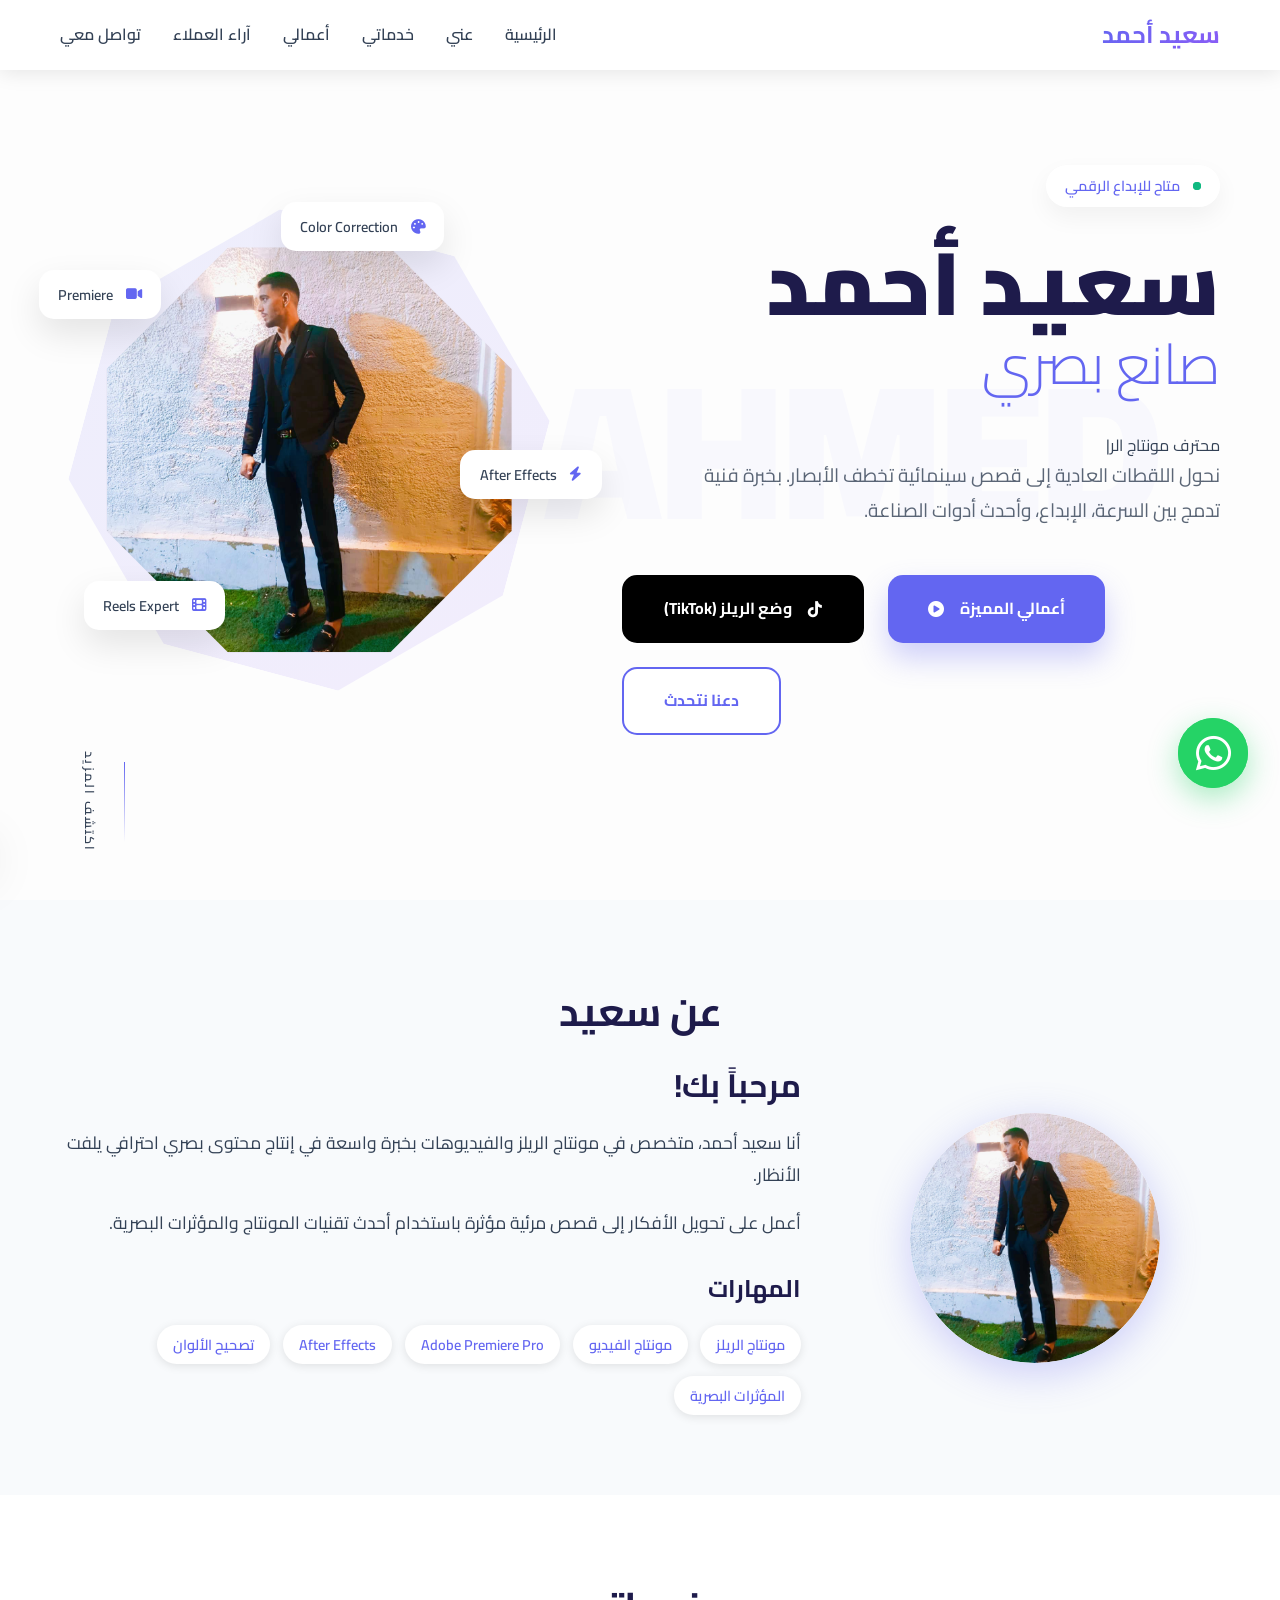
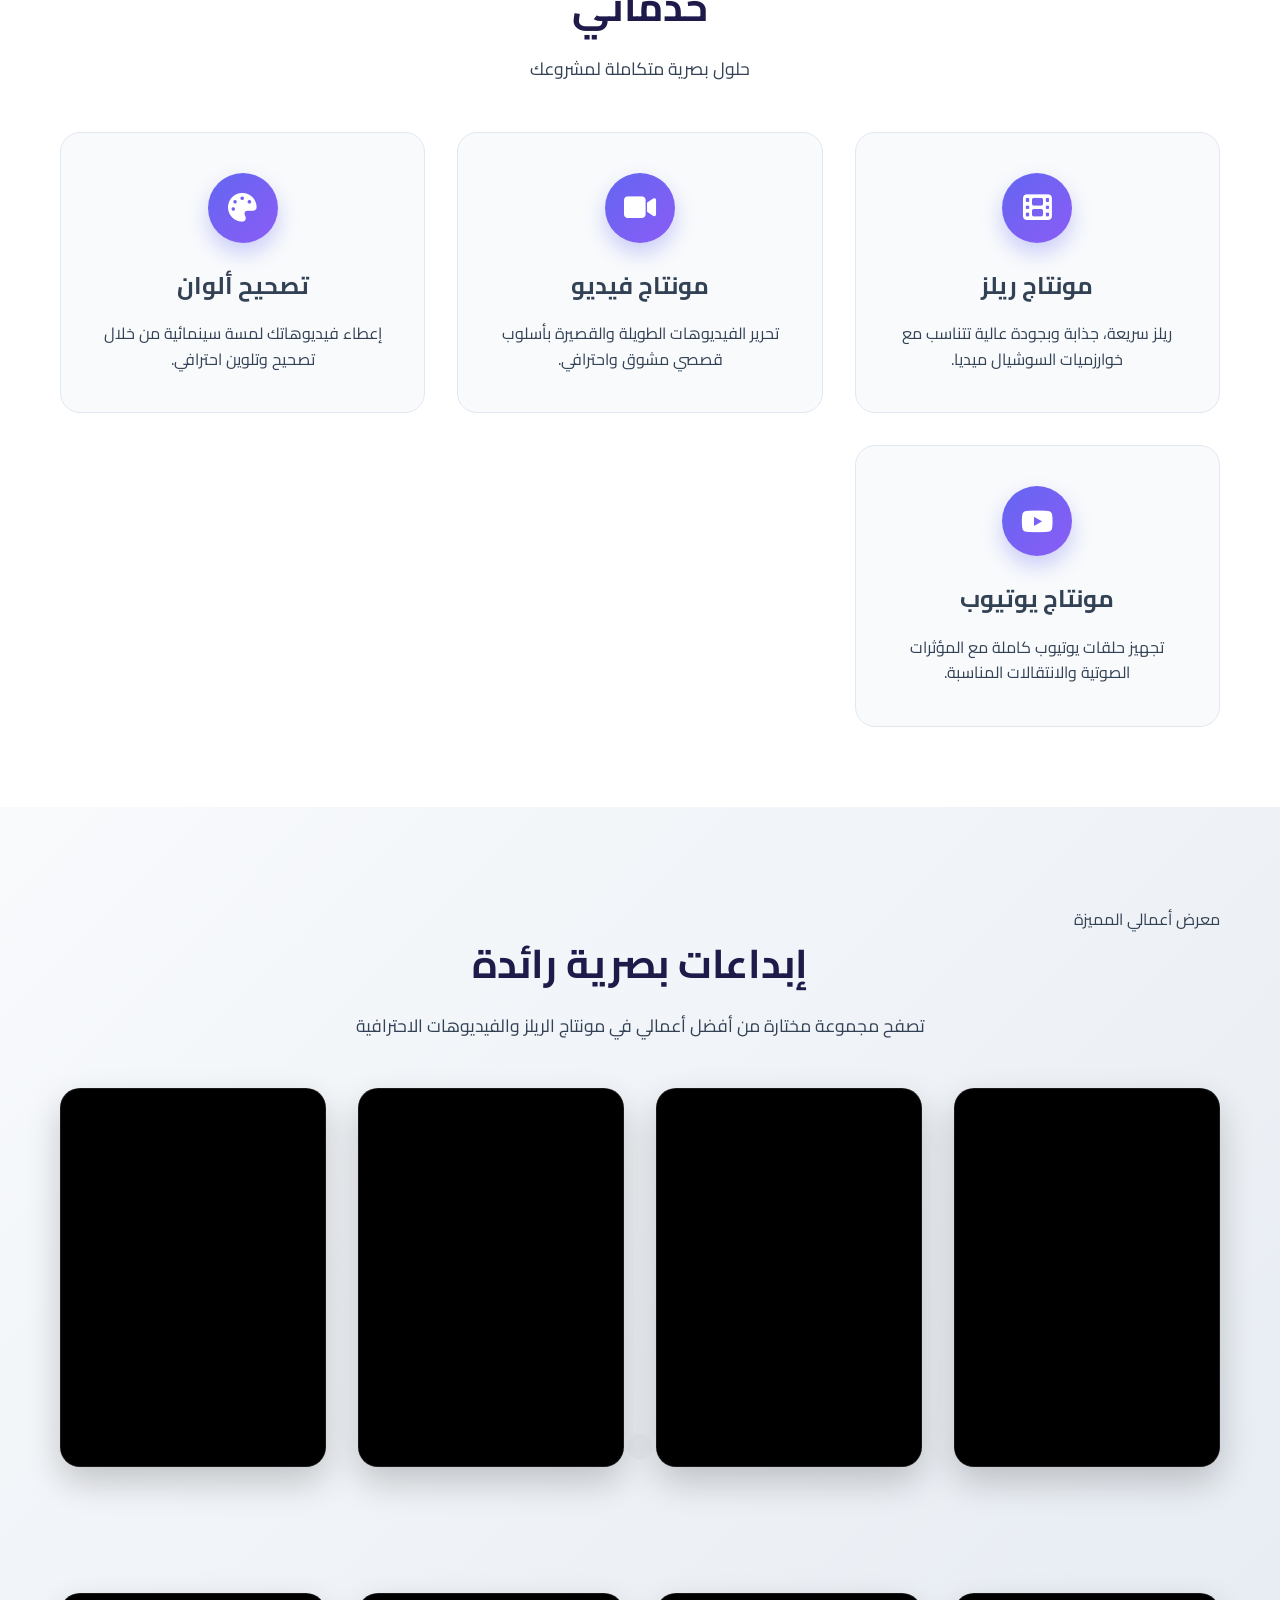
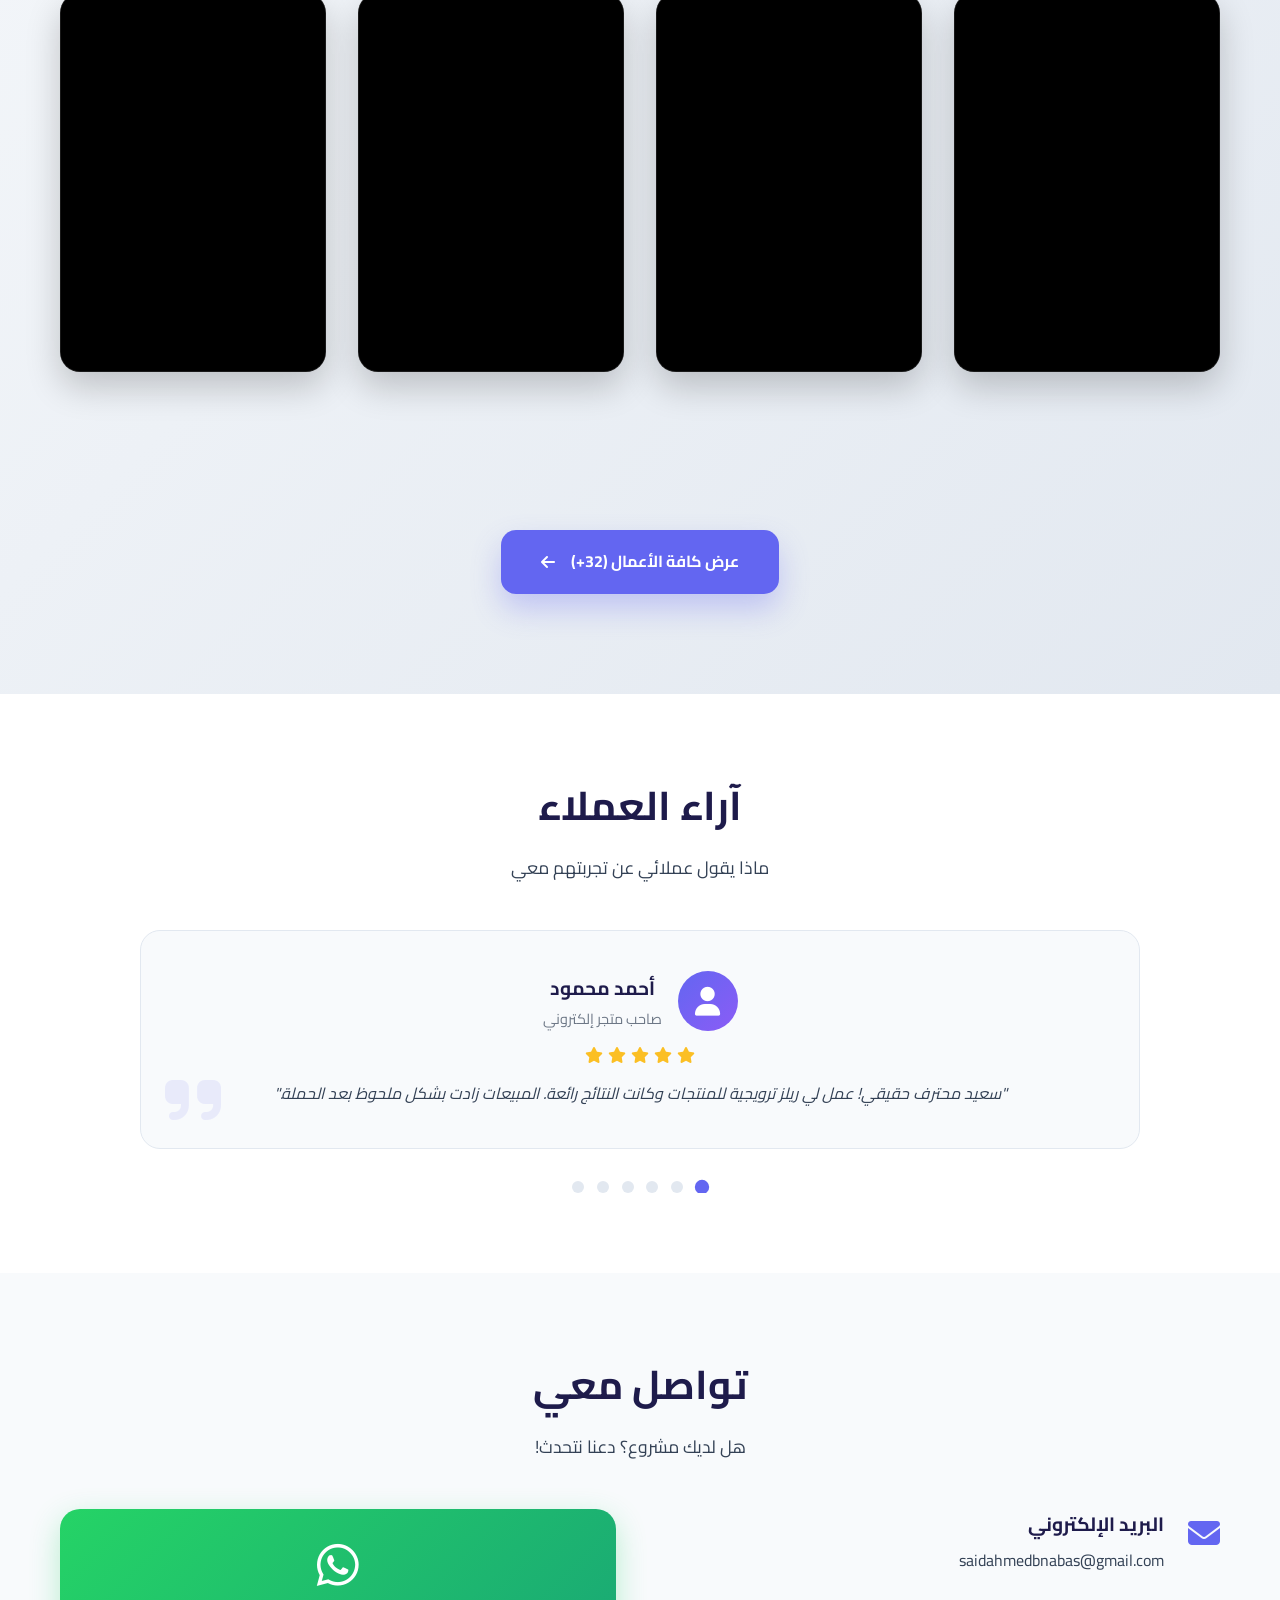
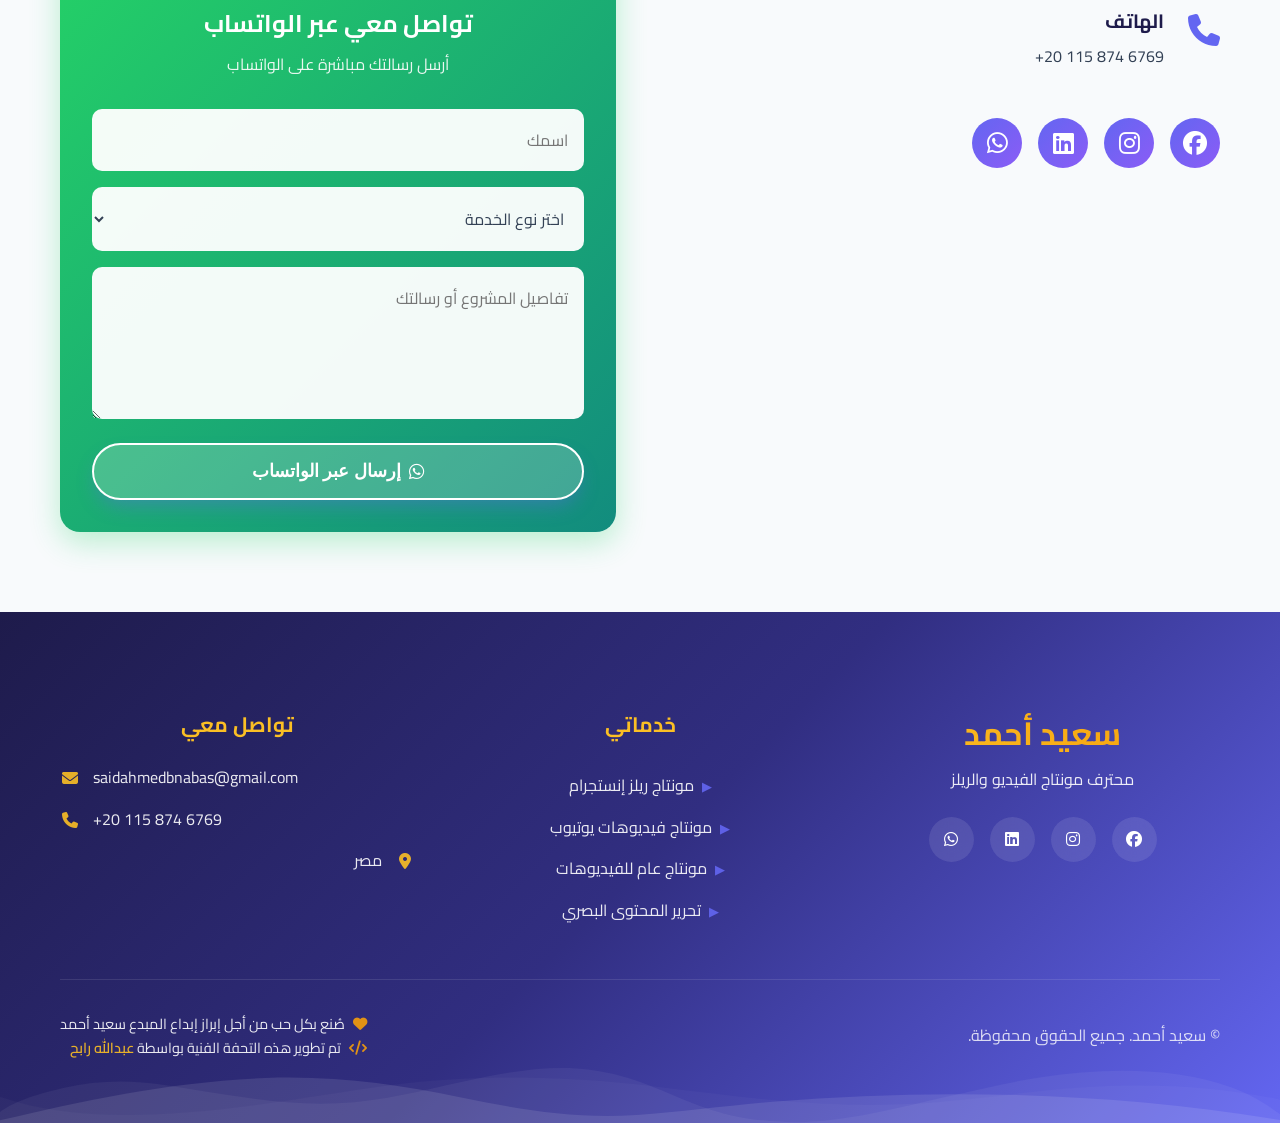
==== commit 6a9aaac7: "update" ====
--- a/index.html
+++ b/index.html
@@ -724,6 +724,7 @@
     <!-- Social Proof Toast -->
     <div id="socialProof" class="social-proof-toast"></div>
 
+    <script src="videos-config.js"></script>
     <script src="script.js"></script>
 </body>
 
